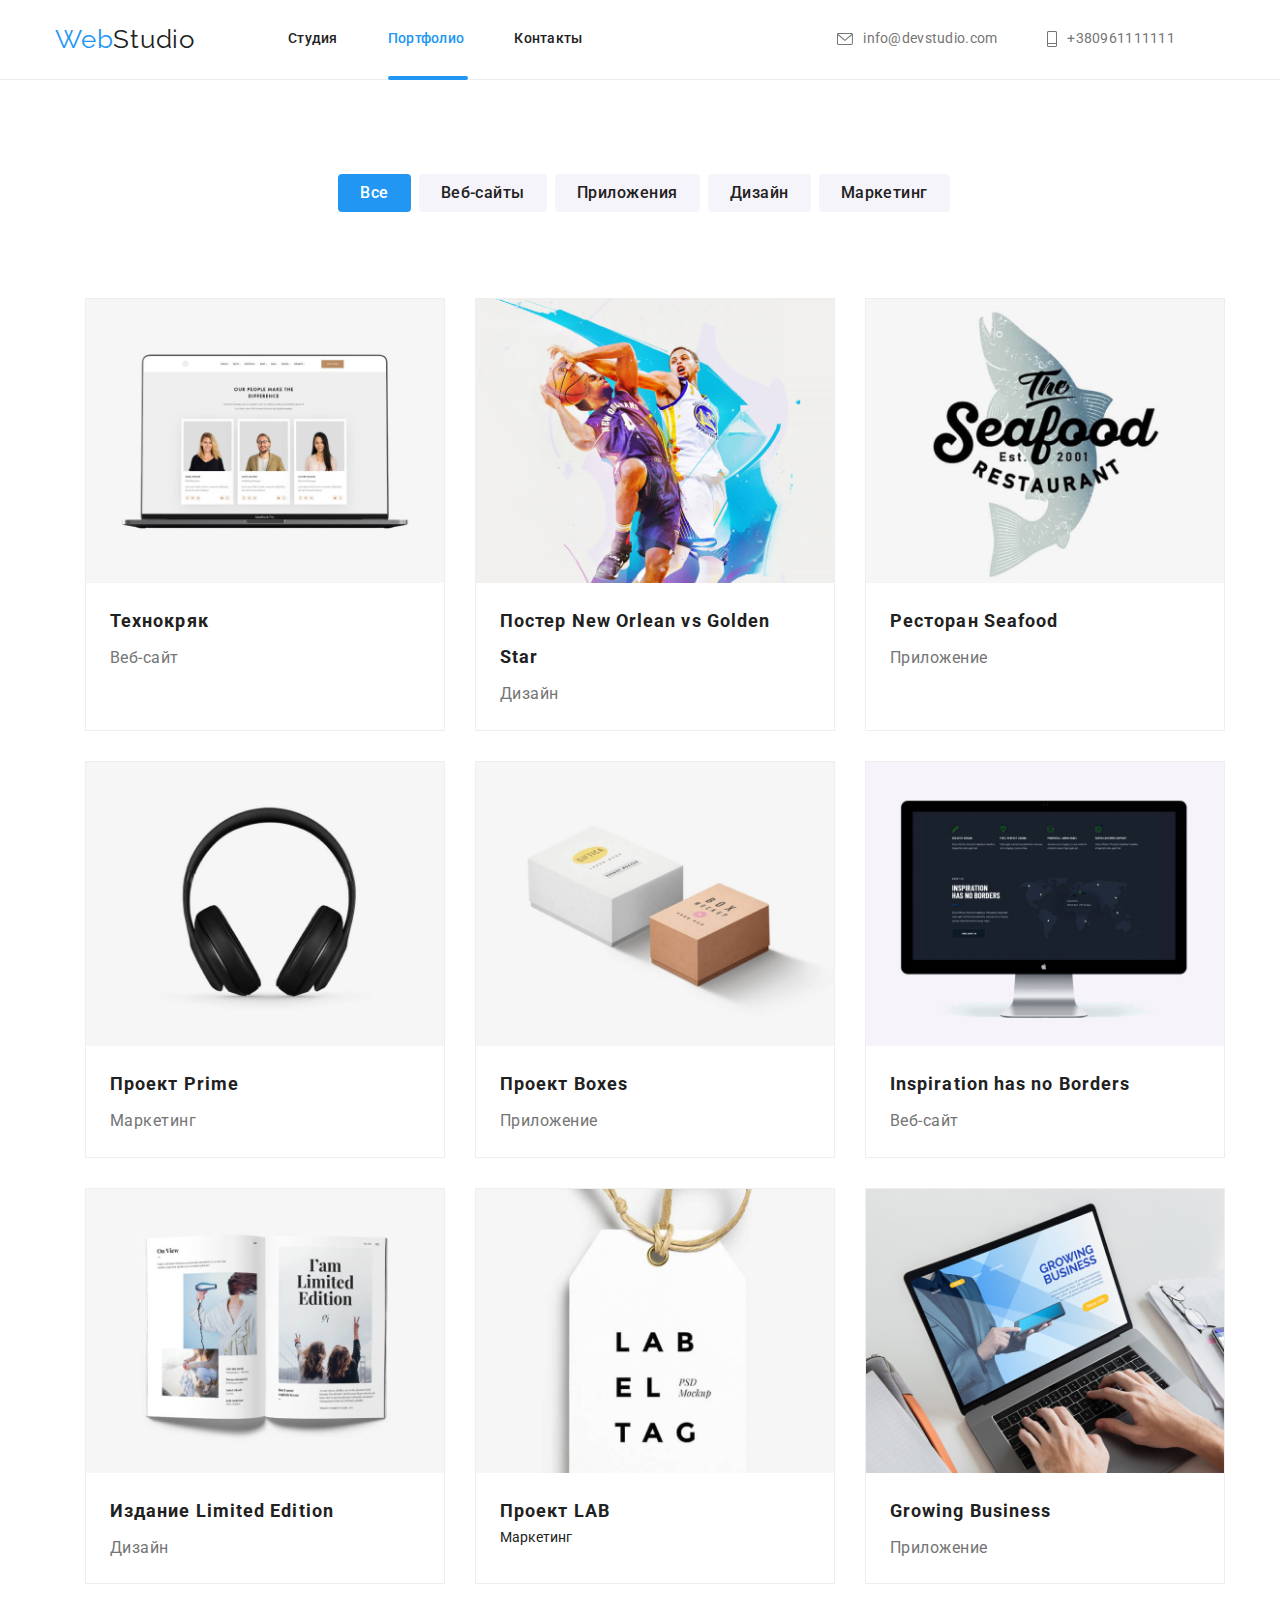
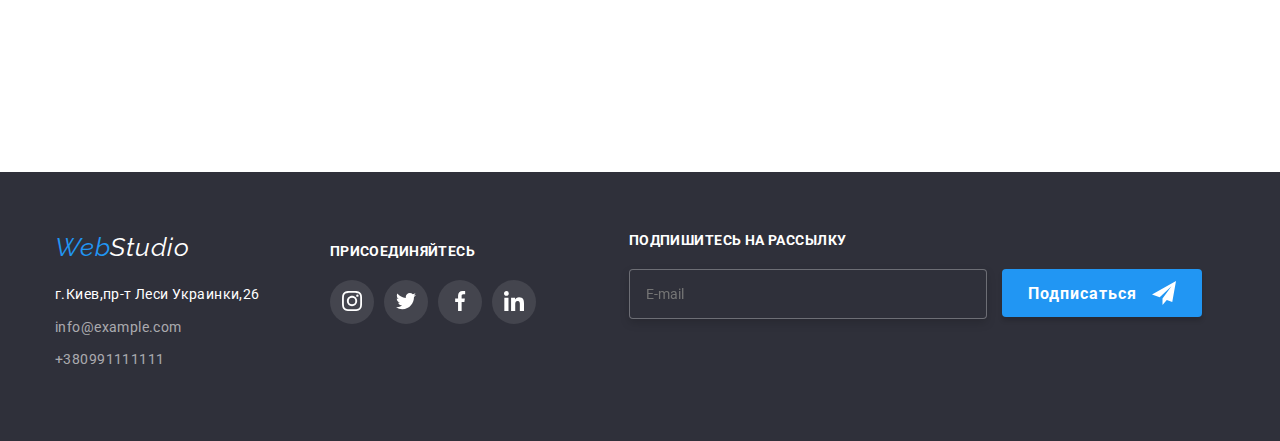
==== portfolio.html @ d7ad7619 "Add files via upload" ====
<!DOCTYPE html>
<html lang="ru">

<head>
    <link
        href="https://fonts.googleapis.com/css2?family=Raleway:wght@700&family=Roboto:wght@400;500;700;900&display=swap"
        rel="stylesheet">
    <link rel="stylesheet" href="css/modern-normalize.css">
    <meta charset="UTF-8">
    <meta http-equiv="X-UA-Compatible" content="IE=edge">
    <meta name="viewport" content="width=device-width, initial-scale=1.0">
    <title>Document</title>
    <link rel="stylesheet" href="css/main.min.css">
</head>

<body>

    <header class="page-head" data-header>
        <div class="container header-conteiner">
            <nav class="main-nav list">
                <div class="logo-links">
                    <a class=" logo1" href="">Web<span class="logo1__accent">Studio</span></a>

                    <button type="button" class="mobile-menu-btn" data-menu-button>
                        <svg class="mobile-menu-icon" width="22" height="22">
                            <use class="mobile-menu-burger" href="./photos/icons.svg#menu-btn"></use>
                            <use class="mobile-menu-close" href="./photos/icons.svg#close-menu-btn"></use>
                        </svg>
                    </button>

                    <!--Мобтльное-меню-->

                    <div class="mobile-menu" data-menu>
                        <ul class=" list mobile-menu-nav ">
                            <li class="mobile-menu-nav-item"><a class="mobile-menu-info" href="./index.html">Студия</a>
                            </li>
                            <li class="mobile-menu-nav-item"><a class="mobile-menu-info mobile-menu-info--active"
                                    href="./portfolio.html">Портфолио</a></li>
                            <li class="mobile-menu-nav-item"><a class="mobile-menu-info" href="#">Контакты</a>
                            </li>
                        </ul>
                        <ul class="  list mobile-menu-contacts">
                            <li class="mobile-menu-contacts-item"><a
                                    class="mobile-menu-contacts-links mobile-menu-contacts--active  " href="#">+38
                                    096 111 11 11</a></li>
                            <li class="mobile-menu-contacts-item"><a class="mobile-menu-contacts-links"
                                    href="#">info@devstudio.com</a></li>
                        </ul>
                        <ul class=" list mobile-menu-socials">
                            <li class="mobile-menu-socials-item"><a class="mobile-menu-socials-media"
                                    href="#">Instagram</a></li>
                            <li class="mobile-menu-socials-item"><a class="mobile-menu-socials-media"
                                    href="#">Twitter</a></li>
                            <li class="mobile-menu-socials-item"><a class="mobile-menu-socials-media"
                                    href="#">Facebook</a></li>
                            <li class="mobile-menu-socials-item"><a class="mobile-menu-socials-media"
                                    href="#">LinkedIn</a></li>

                        </ul>
                    </div>

                    <ul class="site-nav list">
                        <li class="item"><a class="site-nav__info" href="./index.html">Студия</a>
                        </li>
                        <li class="item"><a class="site-nav__portfolio site-nav__studio--active"
                                href="./portfolio.html">Портфолио</a></li>
                        <li class="item"><a class="site-nav__info" href="">Контакты</a></li>
                    </ul>
                </div>
                <ul class="contacts-list list">
                    <li class="points"><a class="contacts-list__link1" href="mailto:info@devstudio.com">
                            <svg class="contacts-list__mail list__icons">
                                <use href="./photos/icons.svg#icon-mail"></use>
                            </svg>info@devstudio.com

                        </a>
                    </li>
                    <li class="points"><a class="contacts-list__link1" href="tel:+380961111111">
                            <svg class="contacts-list__phone list__icons">
                                <use href="./photos/icons.svg#icon-phone"></use>
                            </svg>+380961111111
                        </a>
                    </li>

                </ul>
            </nav>
        </div>
    </header>

    <main>
        <section>
            <div class="container">
                <h1 hidden>Портфолио</h1>
                <ul class="btn-list list">
                    <li class="button-type">
                        <button class="btn-current btn-current--color" type="button">Все</button>
                    </li>
                    <li class="button-type"> <button class="btn-current " type="button">Веб-сайты</button>
                    </li>
                    <li class="button-type"> <button class="btn-current" type="button">Приложения</button>
                    </li>
                    <li class="button-type"> <button class="btn-current" type="button">Дизайн</button>
                    </li>
                    <li class="button-type"> <button class="btn-current" type="button">Маркетинг</button>
                    </li>

                </ul>
                <ul class="cards-type list">
                    <li class="cards-type__about">
                        <div class="cards-type__wrapper">
                            <img class="picture" src="./portfolio-images/first.jpg" alt="Веб-сайт" width="370" />
                            <div class="portfolio-overlay">
                                <p class="portfolio-overlay__description">Ресурс предлагает комплексные предложения с
                                    разным
                                    уровнем
                                    функционала и сервисов. Все это
                                    позволит посетителю получить исчерпывающие сведения о компании или частном лице.</p>
                            </div>
                        </div>
                        <div class=" card-content">
                            <h2 class="card-content__goods">Технокряк</h2>
                            <p class="card-content__description">Веб-сайт</p>
                        </div>
                    </li>


                    <li class=" cards-type__about">
                        <div class="cards-type__wrapper">
                            <img class="cards-type__picturepicture" src="./portfolio-images/second.jpg" alt="Дизайн"
                                width="370" />
                            <div class="portfolio-overlay">
                                <p class="portfolio-overlay__description">Ресурс предлагает комплексные предложения с
                                    разным
                                    уровнем
                                    функционала и сервисов. Все это
                                    позволит посетителю получить исчерпывающие сведения о компании или частном лице.</p>
                            </div>
                        </div>
                        <div class="card-content">
                            <h2 class="card-content__goods">Постер New Orlean vs Golden Star</h2>
                            <p class="card-content__description">Дизайн</p>
                        </div>
                    </li>

                    <li class="cards-type__about">
                        <div class="cards-type__wrapper">
                            <img class="picture" src="./portfolio-images/third.jpg" alt="Приложение" width="370" />
                            <div class="portfolio-overlay">
                                <p class="portfolio-overlay__description">Ресурс предлагает комплексные предложения с
                                    разным
                                    уровнем
                                    функционала и сервисов. Все это
                                    позволит посетителю получить исчерпывающие сведения о компании или частном лице.</p>
                            </div>
                        </div>
                        <div class="card-content">
                            <h2 class="card-content__goods">Ресторан Seafood</h2>
                            <p class="card-content__description">Приложение</p>
                        </div>
                    </li>
                    <li class="cards-type__about">
                        <div class="cards-type__wrapper"> <img class="picture" src="./portfolio-images/fourth.jpg"
                                alt="Маркетинг" width="370" />
                            <div class="portfolio-overlay">
                                <p class="portfolio-overlay__description">Ресурс предлагает комплексные предложения с
                                    разным
                                    уровнем
                                    функционала и сервисов. Все это
                                    позволит посетителю получить исчерпывающие сведения о компании или частном лице.</p>
                            </div>
                        </div>
                        <div class="card-content">
                            <h2 class="card-content__goods">Проект Prime</h2>
                            <p class="card-content__description">Маркетинг</p>
                        </div>
                    </li>

                    <li class="cards-type__about">
                        <div class="cards-type__wrapper"><img src="./portfolio-images/fivth.jpg" alt="Приложение"
                                width="370" />
                            <div class="portfolio-overlay">
                                <p class="portfolio-overlay__description">Ресурс предлагает комплексные предложения с
                                    разным
                                    уровнем
                                    функционала и сервисов. Все это
                                    позволит посетителю получить исчерпывающие сведения о компании или частном лице.</p>
                            </div>
                        </div>
                        <div class="card-content">
                            <h2 class="card-content__goods">Проект Boxes</h2>
                            <p class="card-content__description">Приложение</p>
                        </div>
                    </li>

                    <li class="cards-type__about">
                        <div class="cards-type__wrapper">
                            <img src="./portfolio-images/sixth.jpg" alt="Веб-сайт" width="370" />
                            <div class="portfolio-overlay">
                                <p class="portfolio-overlay__description">Ресурс предлагает комплексные предложения с
                                    разным
                                    уровнем
                                    функционала и сервисов. Все это
                                    позволит посетителю получить исчерпывающие сведения о компании или частном лице.</p>
                            </div>
                        </div>
                        <div class="card-content">
                            <h2 class="card-content__goods"> Inspiration has no Borders</h2>
                            <p class="card-content__description">Веб-сайт</p>
                        </div>
                    </li>

                    <li class="cards-type__about">
                        <div class="cards-type__wrapper">
                            <img src="./portfolio-images/seven.jpg" alt="Дизайн" width="370" />
                            <div class="portfolio-overlay">
                                <p class="portfolio-overlay__description">Ресурс предлагает комплексные предложения с
                                    разным
                                    уровнем
                                    функционала и сервисов. Все это
                                    позволит посетителю получить исчерпывающие сведения о компании или частном лице.</p>
                            </div>
                        </div>
                        <div class="card-content">
                            <h2 class="card-content__goods">Издание Limited Edition</h2>
                            <p class="card-content__description">Дизайн</p>
                        </div>
                    </li>

                    <li class="cards-type__about">
                        <div class="cards-type__wrapper">
                            <img src="./portfolio-images/eight.jpg" alt="Маркетинг" width="370" />
                            <div class="portfolio-overlay">
                                <p class="portfolio-overlay__description">Ресурс предлагает комплексные предложения с
                                    разным
                                    уровнем
                                    функционала и сервисов. Все это
                                    позволит посетителю получить исчерпывающие сведения о компании или частном лице.</p>
                            </div>
                        </div>
                        <div class="card-content">
                            <h2 class="card-content__goods">Проект LAB</h2>
                            <p class="description">Маркетинг</p>
                        </div>
                    </li>

                    <li class="cards-type__about">
                        <div class="cards-type__wrapper"><img src="./portfolio-images/nine.jpg" alt="Приложение"
                                width="370" />
                            <div class="portfolio-overlay">
                                <p class="portfolio-overlay__description">Ресурс предлагает комплексные предложения с
                                    разным
                                    уровнем
                                    функционала и сервисов. Все это
                                    позволит посетителю получить исчерпывающие сведения о компании или частном лице.
                                </p>
                            </div>
                        </div>
                        <div class="card-content">
                            <h2 class="card-content__goods">Growing Business</h2>
                            <p class="card-content__description">Приложение</p>
                        </div>
                    </li>
                </ul>
            </div>
        </section>
    </main>

    <footer>
        <div class="container">
            <address class="main-address">
                <div class="main-footer">
                    <a class="logo2" href="">Web<span class=" logo-mainer">Studio</span></a>
                    <ul class="information list">
                        <li class="class-address-main">
                            <a class="reference" href="https://goo.gl/maps/5YBFwy5f6ECoQT7T9" target="_blank"
                                rel="noopener noreferrer">
                                г.Киев,пр-т Леси Украинки,26
                            </a>

                        </li>
                        <li class="class-address">
                            <a class="phone-mail" href="mailto:info@example.com">info@example.com</a>
                        </li>
                        <li class="class-address">
                            <a class="phone-mail" href="tel:+380991111111">+380991111111</a>
                        </li>
                    </ul>
                </div>
                <!--Дополнительный Адресс-->

                <div class="additional-address">
                    <p class="address-title">Присоединяйтесь</p>
                    <ul class="address-apps list">

                        <li class="address-items">
                            <a class="address-media-links" href="" target="_blank" rel="noopener noreferrer"
                                aria-label="instagram">
                                <svg class="address-icons">
                                    <use href="./photos/icons.svg#icon-instagram"></use>
                                </svg>
                            </a>
                        </li>


                        <li class="address-items">
                            <a class="address-media-links" href="" target="_blank" rel="noopener noreferrer"
                                aria-label="twitter">
                                <svg class="address-icons">
                                    <use href="./photos/icons.svg#icon-twitter"></use>
                                </svg>
                            </a>
                        </li>

                        <li class="address-items">
                            <a class="address-media-links" href="" target="_blank" rel="noopener noreferrer"
                                aria-label="facebook">
                                <svg class="address-icons">
                                    <use href="./photos/icons.svg#icon-facebook"></use>
                                </svg>
                            </a>
                        </li>

                        <li class="address-items">
                            <a class="address-media-links" href="" target="_blank" rel="noopener noreferrer"
                                aria-label="linkedin">
                                <svg class="address-icons">
                                    <use href="./photos/icons.svg#icon-linkedin"></use>
                                </svg>
                            </a>
                        </li>
                    </ul>
                </div>

                <div class="user-window">
                    <strong class="text-form">Подпишитесь на рассылку</strong>
                    <form class="input-list">
                        <label>
                            <input class="input-form" type="email" name="user-email" placeholder="E-mail" />
                        </label>
                        <button type="submit" class=" btn btn-form">
                            Подписаться
                            <svg class="icon-btn">
                                <use href="./photos/icons.svg#icon-send"></use>
                            </svg>
                        </button>
                    </form>

                </div>
            </address>
        </div>
    </footer>
    <script src="./js/menu.js"></script>
</body>

</html>
---- css/main.min.css ----
:root{--main-color: #E5E5E5;--additional-color: #2196F3;--type-color: #212121;--mini-calor: #757575;--phone-color: #2F303A;--fast-animation: 1s;--card-set-gap: 30px}body{font-family:"Roboto",sans-serif;font-size:14px;color:var(--type-color);margin:0}body.no-scroll{overflow:hidden}.page-header{margin-top:24px;margin-bottom:25px}.page-head{padding-top:24px;padding-bottom:25px;border-bottom:1px solid #ececec}h1,h2,h3,h4{margin:0}li{list-style-type:none}a{text-decoration:none}*{margin:0;padding:0}.cards-type{display:-webkit-box;display:-ms-flexbox;display:flex;-ms-flex-wrap:wrap;flex-wrap:wrap;-webkit-box-pack:center;-ms-flex-pack:center;justify-content:center;padding-top:40px;padding-bottom:60px}@media screen and (min-width: 768px){.cards-type{padding-top:30px;padding-bottom:60px}}@media screen and (min-width: 1200px){.cards-type{padding-top:56px;padding-bottom:94px}}.cards-type .cards-type__about{margin-left:var(--card-set-gap);margin-top:var(--card-set-gap);background:#fff;border:1px solid #eee}@media screen and (min-width: 480px){.cards-type .cards-type__about{-ms-flex-preferred-size:calc(100% - 30px);flex-basis:calc(100% - 30px)}}@media screen and (min-width: 768px){.cards-type .cards-type__about{-ms-flex-preferred-size:calc(50% - 30px);flex-basis:calc(50% - 30px)}}@media screen and (min-width: 1200px){.cards-type .cards-type__about{-ms-flex-preferred-size:calc(33.3333333333% - 30px);flex-basis:calc(33.3333333333% - 30px)}}.cards-type__wrapper{position:relative;overflow:hidden}.card-content{padding-left:24px;padding-right:24px;padding-bottom:20px;padding-top:20px}.card-content__goods{font-weight:700;font-size:18px;line-height:2;letter-spacing:.06em;color:var(--type-color)}.card-content__description{font-weight:400;font-size:16px;line-height:1.9;letter-spacing:.03em;color:var(--mini-calor);margin-top:4px;margin-bottom:0}.portfolio-overlay{display:-webkit-box;display:-ms-flexbox;display:flex;font-family:"Roboto";font-style:normal;font-weight:400;font-size:18px;line-height:1.6;letter-spacing:.03em;color:#fff;-webkit-box-pack:center;-ms-flex-pack:center;justify-content:center;-webkit-box-align:center;-ms-flex-align:center;align-items:center;background-color:rgba(33,150,243,.9);padding:15px;position:absolute;top:0;left:0;-webkit-transform:translateY(140%);transform:translateY(140%);-webkit-transition:400ms;transition:400ms}@media screen and (min-width: 480px){.portfolio-overlay{width:450px;height:294px}}@media screen and (min-width: 768px){.portfolio-overlay{width:354px;height:294px}}@media screen and (min-width: 1200px){.portfolio-overlay{width:370px;height:294px}}img{width:100%;display:block;height:auto}.cards-type__abouthover{-webkit-box-shadow:0px 1px 1px rgba(0,0,0,.12),0px 4px 4px rgba(0,0,0,.06),1px 4px 6px rgba(0,0,0,.16);box-shadow:0px 1px 1px rgba(0,0,0,.12),0px 4px 4px rgba(0,0,0,.06),1px 4px 6px rgba(0,0,0,.16);-webkit-transition:-webkit-box-shadow 250ms;transition:-webkit-box-shadow 250ms;transition:box-shadow 250ms;transition:box-shadow 250ms, -webkit-box-shadow 250ms;-webkit-transition-timing-function:cubic-bezier(0.4, 0, 0.2, 1);transition-timing-function:cubic-bezier(0.4, 0, 0.2, 1)}.cards-type__about:hover .portfolio-overlay{-webkit-transform:translateY(0);transform:translateY(0)}.container{width:1200px;padding-left:15px;padding-right:15px;margin-left:auto;margin-right:auto}@media screen and (min-width: 480px){.container{max-width:480px}}@media screen and (min-width: 768px){.container{max-width:768px}}@media screen and (min-width: 1200px){.container{max-width:1200px}}section{padding-top:94px;padding-bottom:94px}.btn{font-size:16px;line-height:1.9;letter-spacing:.06em;cursor:pointer;outline:none;border:32px;border-radius:4px;-webkit-box-shadow:0px 4px 4px rgba(0,0,0,.15);box-shadow:0px 4px 4px rgba(0,0,0,.15);font-weight:700;height:48px;width:200px;-webkit-transition:background-color 250ms;transition:background-color 250ms;-webkit-transition-timing-function:cubic-bezier(0.4, 0, 0.2, 1);transition-timing-function:cubic-bezier(0.4, 0, 0.2, 1);background-color:var(--additional-color);color:#fff;border:none}.btn:hover{background-color:#188ce8}.btn-form{-webkit-box-shadow:0px 4px 4px rgba(0,0,0,.15);box-shadow:0px 4px 4px rgba(0,0,0,.15);margin-left:12px}.close-button{display:-webkit-box;display:-ms-flexbox;display:flex;position:absolute;top:0;right:0;-webkit-transform:translate(-17%, 17%);transform:translate(-17%, 17%);background:#fff;border:1px solid rgba(0,0,0,.1);border-radius:50%;width:30px;height:30px;-webkit-box-pack:center;-ms-flex-pack:center;justify-content:center;-webkit-box-align:center;-ms-flex-align:center;align-items:center;padding:0;cursor:pointer}.close-button:hover{fill:var(--additional-color)}.close-button-icon{width:11px;height:11px}.btn-current{font-size:16px;line-height:1.6;Letter-spacing:.03em;color:var(--type-color);font-weight:500;font-family:inherit;outline:none;border:none;border-radius:4px;background-color:#f5f4fa;border-color:#f5f4fa;padding-top:6px;padding-bottom:6px;padding-left:22px;padding-right:22px;-webkit-transition:background-color 250ms;transition:background-color 250ms;-webkit-transition-timing-function:cubic-bezier(0.4, 0, 0.2, 1);transition-timing-function:cubic-bezier(0.4, 0, 0.2, 1)}.btn-current:hover{cursor:pointer;background-color:var(--additional-color);color:#fff}.btn-current--color{background-color:var(--additional-color);color:#fff}.social-media{display:-webkit-box;display:-ms-flexbox;display:flex;-webkit-box-pack:center;-ms-flex-pack:center;justify-content:center}.social-media__items:not(:last-child){margin-right:10px}.social-media__links{display:-webkit-box;display:-ms-flexbox;display:flex;-webkit-box-align:center;-ms-flex-align:center;align-items:center;-webkit-box-pack:center;-ms-flex-pack:center;justify-content:center;width:44px;height:44px;background-color:#fff;border-radius:50%;-webkit-transition:background-color 250ms;transition:background-color 250ms;-webkit-transition-timing-function:cubic-bezier(0.4, 0, 0.2, 1);transition-timing-function:cubic-bezier(0.4, 0, 0.2, 1)}.social-media__links:hover,.social-media__links:focus{fill:#fff;background-color:var(--additional-color)}.icon{width:20px;height:20px;fill:#afb1b8;-webkit-transition:background-color 250ms;transition:background-color 250ms;-webkit-transition-timing-function:cubic-bezier(0.4, 0, 0.2, 1);transition-timing-function:cubic-bezier(0.4, 0, 0.2, 1)}.icon:hover,.icon:focus{fill:#fff;background-color:var(--additional-color)}.thumb{height:120px;background-repeat:no-repeat;background-position:center;background:#f5f4fa;border-radius:4px;display:-webkit-box;display:-ms-flexbox;display:flex;-webkit-box-align:center;-ms-flex-align:center;align-items:center;-webkit-box-pack:center;-ms-flex-pack:center;justify-content:center}@media screen and (min-width: 768px){.thumb{padding-top:30px;width:350px}}@media screen and (min-width: 1200px){.thumb{width:270px;padding-top:0px}}.thumb__link{height:70px;left:0;width:70px}.thumb-banner{margin-top:30px;font-size:14px;line-height:1.11;letter-spacing:.03em;color:var(--type-color);text-transform:uppercase;margin-bottom:10px}@media screen and (min-width: 480px)and (max-width: 767px){.thumb-banner{text-align:center}}.thumb-description{width:270px;height:75px;font-weight:400;font-size:14px;line-height:1.7;letter-spacing:.03em;color:var(--mini-calor)}@media screen and (min-width: 480px){.thumb-description{width:100%}}.clients-title{font-family:"Roboto";font-weight:bold;font-size:36px;line-height:1.16;text-align:center;letter-spacing:.03em;margin-bottom:50px}.clients-list{display:-webkit-box;display:-ms-flexbox;display:flex;padding:0;margin-top:-50px;margin-left:-30px;margin-bottom:0}@media screen and (min-width: 480px)and (max-width: 767px){.clients-list{-ms-flex-wrap:wrap;flex-wrap:wrap;display:-webkit-box;display:-ms-flexbox;display:flex}}@media screen and (min-width: 768px)and (max-width: 1199px){.clients-list{display:-webkit-box;display:-ms-flexbox;display:flex;-ms-flex-wrap:wrap;flex-wrap:wrap}}.clients-box{height:90px;margin-left:30px;margin-top:50px;border:1px solid #afb1b8;border-radius:4px;list-style-type:none;-ms-flex-preferred-size:calc((100% - 120px)/6);flex-basis:calc((100% - 120px)/6)}@media screen and (min-width: 480px)and (max-width: 767px){.clients-box{margin-top:30px}}@media screen and (min-width: 768px)and (max-width: 1199px){.clients-box{margin-top:30px}}@media screen and (max-width: 767px){.clients-box:not(:first-child){margin-left:30px}}.clients-link{display:-webkit-box;display:-ms-flexbox;display:flex;-webkit-box-pack:center;-ms-flex-pack:center;justify-content:center;-webkit-box-align:center;-ms-flex-align:center;align-items:center;height:90px;width:170px;-webkit-transition:fill 250ms;transition:fill 250ms;-webkit-transition-timing-function:cubic-bezier(0.4, 0, 0.2, 1);transition-timing-function:cubic-bezier(0.4, 0, 0.2, 1)}@media screen and (min-width: 480px)and (max-width: 767px){.clients-link{width:208px}}@media screen and (min-width: 768px)and (max-width: 1199px){.clients-link{width:223px}}.clients-list .clients-photo-1{width:42px;height:46px;fill:#afb1b8;-webkit-transition:fill 250ms;transition:fill 250ms;-webkit-transition-timing-function:cubic-bezier(0.4, 0, 0.2, 1);transition-timing-function:cubic-bezier(0.4, 0, 0.2, 1)}.clients-box:hover,.clients-focus{border:1px solid #2196f3}.clients-link:hover .clients-photo-1,.clients-link:focus .clients-photo-1{fill:var(--additional-color)}.clients-list .clients-photo-2{width:40px;height:52px;fill:#afb1b8;-webkit-transition:fill 250ms;transition:fill 250ms;-webkit-transition-timing-function:cubic-bezier(0.4, 0, 0.2, 1);transition-timing-function:cubic-bezier(0.4, 0, 0.2, 1)}.clients-link:hover .clients-photo-2,.clients-link:focus .clients-photo-2{fill:var(--additional-color)}.clients-list .clients-photo-3{width:44px;height:41px;fill:#afb1b8;-webkit-transition:fill 250ms;transition:fill 250ms;-webkit-transition-timing-function:cubic-bezier(0.4, 0, 0.2, 1);transition-timing-function:cubic-bezier(0.4, 0, 0.2, 1)}.clients-link:hover .clients-photo-3,.clients-link:focus .clients-photo-3{fill:var(--additional-color)}.clients-list .clients-photo-4{width:84px;height:40px;fill:#afb1b8;-webkit-transition:fill 250ms;transition:fill 250ms;-webkit-transition-timing-function:cubic-bezier(0.4, 0, 0.2, 1);transition-timing-function:cubic-bezier(0.4, 0, 0.2, 1)}.clients-link:hover .clients-photo-4,.clients-link:focus .clients-photo-4{fill:var(--additional-color)}.clients-list .clients-photo-5{width:62px;height:45px;fill:#afb1b8;-webkit-transition:fill 250ms;transition:fill 250ms;-webkit-transition-timing-function:cubic-bezier(0.4, 0, 0.2, 1);transition-timing-function:cubic-bezier(0.4, 0, 0.2, 1)}.clients-link:hover .clients-photo-5,.clients-link:focus .clients-photo-5{fill:var(--additional-color)}.clients-list .clients-photo-6{width:94px;height:44px;fill:#afb1b8;-webkit-transition:fill 250ms;transition:fill 250ms;-webkit-transition-timing-function:cubic-bezier(0.4, 0, 0.2, 1);transition-timing-function:cubic-bezier(0.4, 0, 0.2, 1)}.clients-link:hover .clients-photo-6,.clients-link:focus .clients-photo-6{fill:var(--additional-color)}.logo1{font-family:"Raleway",sans-serif;font-size:26px;line-height:1.17;vertical-align:top;letter-spacing:.03em;color:var(--additional-color)}.logo1__accent{color:var(--type-color)}.list{list-style:none;margin:0}.btn-list{display:-webkit-box;display:-ms-flexbox;display:flex;-webkit-box-pack:center;-ms-flex-pack:center;justify-content:center}.btn-list .button-type{margin-left:8px}.input-list{margin-top:20px}.feature-list{display:-webkit-box;display:-ms-flexbox;display:flex;-webkit-box-pack:center;-ms-flex-pack:center;justify-content:center}@media screen and (min-width: 768px){.feature-list .marks{-ms-flex-preferred-size:40%;flex-basis:40%;padding-bottom:30px;padding-left:30px}}@media screen and (min-width: 1200px){.feature-list .marks{margin-right:30px}}.feature-list .marks:last-child{margin-right:0px}@media screen and (min-width: 480px){.feature-list{display:block}}@media screen and (min-width: 768px)and (max-width: 1199px){.feature-list{display:-webkit-box;display:-ms-flexbox;display:flex;margin-right:-30px;-ms-flex-wrap:wrap;flex-wrap:wrap}}@media screen and (min-width: 1200px){.feature-list{display:-webkit-box;display:-ms-flexbox;display:flex;-webkit-box-pack:center;-ms-flex-pack:center;justify-content:center;margin-right:-30px}}.sign-up-form{padding:40px}.form-field{margin-bottom:10px;display:-webkit-box;display:-ms-flexbox;display:flex;-webkit-box-orient:vertical;-webkit-box-direction:normal;-ms-flex-direction:column;flex-direction:column;position:relative}.sign-up-form .form-field label{font-size:12px;letter-spacing:.01em;text-align:left;color:var(--mini-calor)}.form-field__style:hover{border-color:var(--additional-color);outline:var(--additional-color)}.form-field__style:focus{border-color:var(--additional-color);outline:var(--additional-color)}.form-field__style:hover+.form-field__icon,.form-field__style:focus+.form-field__icon{fill:var(--additional-color)}.sign-up-form .form-field textarea:hover{border-color:var(--additional-color);outline:var(--additional-color)}.sign-up-form .form-field textarea:focus{border-color:var(--additional-color);outline:var(--additional-color)}.form-field__style{margin-top:4px;width:100%;height:40px;border:1px solid rgba(33,33,33,.2);border-radius:4px;padding-left:42px;padding-top:12px;padding-bottom:12px;cursor:pointer;-webkit-transition:border 250ms cubic-bezier(0.4, 0, 0.2, 1);transition:border 250ms cubic-bezier(0.4, 0, 0.2, 1)}.title-window{font-style:normal;font-weight:700;font-size:20px;line-height:1.15;text-align:center;letter-spacing:.03em;color:#212121;margin-bottom:12px;-webkit-transition:border 250ms cubic-bezier(0.4, 0, 0.2, 1);transition:border 250ms cubic-bezier(0.4, 0, 0.2, 1)}.sign-up-form textarea{border:1px solid rgba(33,33,33,.2);border-radius:4px;width:100%;cursor:pointer;margin-top:4px;-webkit-transition:border 250ms cubic-bezier(0.4, 0, 0.2, 1);transition:border 250ms cubic-bezier(0.4, 0, 0.2, 1)}.check-box{width:16px;height:15px;appearance:none;-webkit-appearance:none;-moz-appearance:none;-webkit-box-align:center;-ms-flex-align:center;align-items:center}.div-box{margin-top:20px}.text-color{text-decoration:underline;color:var(--additional-color);margin-left:4px}.text-size{resize:none}.form-field__icon{position:absolute;-webkit-transform:translate(12px, 32px);transform:translate(12px, 32px)}.form-field__icon:focus,.form-field__icon:hover{fill:var(--additional-color)}.text-box{display:-webkit-box;display:-ms-flexbox;display:flex;-webkit-box-align:center;-ms-flex-align:center;align-items:center;margin-bottom:30px}@media screen and (min-width: 480px)and (max-width: 1199px){.text-box{display:inline-block}}.check-icon{width:15px;height:16px;border:2px solid #212121;display:inline-block;border-radius:2px;margin-right:7px}.check-box:checked+.check-icon{background-image:url(../photos/svg/icon\ check.svg);background-position:center;background-color:var(--additional-color);background-origin:border-box;border-color:var(--additional-color);background-repeat:no-repeat}.modificator{padding-top:0}.photos{display:-webkit-box;display:-ms-flexbox;display:flex;width:100%}.work-photos{margin-right:30px}.work-photos:last-child{margin-right:0px}.work{font-weight:700;font-size:36px;line-height:1.16;text-align:center;letter-spacing:.03em;color:var(--type-color);margin-bottom:50px}.img-wrapper{position:relative}.img-wrapper{display:block}@media screen and (min-width: 480px)and (max-width: 1199px){.img-wrapper{display:none}}.photo-description{font-style:normal;font-weight:700;font-size:14px;line-height:16px;letter-spacing:.03em;text-transform:uppercase;position:absolute;bottom:0px;text-align:center;padding-top:27px;background-color:rgba(47,48,58,.8);width:370px;height:70px;color:#fff}.mobile-menu-btn{background-color:rgba(0,0,0,0);border:none;display:-webkit-box;display:-ms-flexbox;display:flex;-webkit-box-align:center;-ms-flex-align:center;align-items:center;-webkit-box-pack:center;-ms-flex-pack:center;justify-content:center;margin-left:277px}@media screen and (min-width: 768px){.mobile-menu-btn{display:none}}.mobile-menu-btn.is-open .mobile-menu-burger{opacity:0}.mobile-menu-close{opacity:0;-webkit-transition:500ms;transition:500ms}.mobile-menu-btn.is-open .mobile-menu-close{opacity:1}.mobile-menu-icon{z-index:10}@media screen and (min-width: 768px){.mobile-menu-icon{display:none}}.main-nav{display:-webkit-box;display:-ms-flexbox;display:flex;-webkit-box-align:center;-ms-flex-align:center;align-items:center;-webkit-box-pack:justify;-ms-flex-pack:justify;justify-content:space-between}.main-nav .logo-links{display:-webkit-box;display:-ms-flexbox;display:flex;-webkit-box-pack:justify;-ms-flex-pack:justify;justify-content:space-between;-webkit-box-align:center;-ms-flex-align:center;align-items:center}.site-nav{display:-webkit-box;display:-ms-flexbox;display:flex;margin-left:93px}@media screen and (min-width: 480px){.site-nav{display:none}}@media screen and (min-width: 768px){.site-nav{display:-webkit-box;display:-ms-flexbox;display:flex;margin-left:88px}}@media screen and (min-width: 1200px){.site-nav{display:-webkit-box;display:-ms-flexbox;display:flex;margin-left:93px}}.item{margin-right:50px}.item:last-child{margin-right:0px}.site-nav__info{font-weight:500;font-size:14px;line-height:1.14;letter-spacing:.02em;color:var(--type-color);display:block;-webkit-transition:color 250ms;transition:color 250ms;-webkit-transition-timing-function:cubic-bezier(0.4, 0, 0.2, 1);transition-timing-function:cubic-bezier(0.4, 0, 0.2, 1)}.site-nav__info:hover{color:var(--additional-color);background-color:rgba(0,0,0,0)}.site-nav__studio{font-weight:500;font-size:14px;line-height:1.14;letter-spacing:.02em;display:block;position:relative}.site-nav__studio::after{content:"";width:48px;height:4px;display:block;position:absolute;background-color:var(--additional-color);bottom:-33px;border-radius:2px}.site-nav__studio--active{color:var(--additional-color)}.site-nav__portfolio{font-weight:500;font-size:14px;line-height:1.14;letter-spacing:.02em;display:block;position:relative}.site-nav__portfolio::after{content:"";width:80px;height:4px;display:block;position:absolute;background-color:var(--additional-color);bottom:-33px;border-radius:2px}.contacts-list{display:-webkit-box;display:-ms-flexbox;display:flex}@media screen and (min-width: 480px){.contacts-list{display:none}}@media screen and (min-width: 768px)and (max-width: 1199px){.contacts-list{display:block;margin-left:84px}}@media screen and (min-width: 1200px){.contacts-list{display:-webkit-box;display:-ms-flexbox;display:flex}}.points{margin-right:50px}.points .points:last-child{margin-right:0px}@media screen and (min-width: 768px)and (max-width: 1199px){.points{padding-bottom:10px}}.contacts-list__phone{width:10px;height:16px;fill:var(--mini-calor);-webkit-transition:fill 250ms;transition:fill 250ms;-webkit-transition-timing-function:cubic-bezier(0.4, 0, 0.2, 1);transition-timing-function:cubic-bezier(0.4, 0, 0.2, 1)}.list__icons{margin-right:10px}.contacts-list__mail{width:16px;height:12px;fill:var(--mini-calor);-webkit-transition:fill 250ms;transition:fill 250ms;-webkit-transition-timing-function:cubic-bezier(0.4, 0, 0.2, 1);transition-timing-function:cubic-bezier(0.4, 0, 0.2, 1)}.contacts-list__link1{font-size:14px;line-height:1.14;text-align:left;letter-spacing:.02em;color:var(--mini-calor);-webkit-box-align:center;-ms-flex-align:center;align-items:center;text-decoration:none;display:-webkit-box;display:-ms-flexbox;display:flex;-webkit-transition:color 250ms;transition:color 250ms;-webkit-transition-timing-function:cubic-bezier(0.4, 0, 0.2, 1);transition-timing-function:cubic-bezier(0.4, 0, 0.2, 1)}.contacts-list__link1:hover .contacts-list__mail{fill:var(--additional-color)}.contacts-list__link1:hover .contacts-list__phone{fill:var(--additional-color)}.contacts-list__link1:hover{-webkit-transition-timing-function:cubic-bezier(0.4, 0, 0.2, 1);transition-timing-function:cubic-bezier(0.4, 0, 0.2, 1);color:var(--additional-color)}.hero{height:600px;padding:200px 0;text-align:center;background-color:var(--phone-color);display:-webkit-box;display:-ms-flexbox;display:flex;-webkit-box-orient:vertical;-webkit-box-direction:normal;-ms-flex-direction:column;flex-direction:column;-webkit-box-pack:center;-ms-flex-pack:center;justify-content:center;background-image:-webkit-gradient(linear, left top, right top, from(rgba(47, 48, 58, 0.4)), to(rgba(47, 48, 58, 0.4))),url(../image/background.jpg);background-image:linear-gradient(to right, rgba(47, 48, 58, 0.4), rgba(47, 48, 58, 0.4)),url(../image/background.jpg);background-repeat:no-repeat;background-size:cover;background-position:center}.hero-title{font-size:44px;line-height:1.4;letter-spacing:.06em;text-transform:uppercase;color:#fff;margin-bottom:40px}.topic{width:100%;background-color:var(--phone-color)}.logo2{font-family:"Raleway",sans-serif;font-size:26px;line-height:1.17;vertical-align:top;letter-spacing:.03em;color:var(--additional-color)}@media screen and (min-width: 480px)and (max-width: 767px){.logo2{text-align:center}}footer{background-color:var(--phone-color);padding:60px 0}.main-footer{display:-webkit-box;display:-ms-flexbox;display:flex;-webkit-box-orient:vertical;-webkit-box-direction:normal;-ms-flex-direction:column;flex-direction:column}.main-address{display:-webkit-box;display:-ms-flexbox;display:flex}@media screen and (min-width: 480px)and (max-width: 767px){.main-address{-webkit-box-orient:vertical;-webkit-box-direction:normal;-ms-flex-direction:column;flex-direction:column}}.information{-webkit-box-pack:center;-ms-flex-pack:center;justify-content:center;margin-left:0}.information a:hover{color:var(--additional-color)}@media screen and (min-width: 480px)and (max-width: 767px){.information{text-align:center;padding-bottom:60px}}.class-address-main{margin-top:20px;margin-bottom:9px}.class-address{margin-bottom:9px}.logo-mainer{color:#fff}.reference{font-style:normal;font-weight:400;font-size:14px;line-height:1.7;letter-spacing:.03em;color:#fff;-webkit-box-orient:vertical;-webkit-box-direction:normal;-ms-flex-direction:column;flex-direction:column;-webkit-transition:color 250ms;transition:color 250ms;-webkit-transition-timing-function:cubic-bezier(0.4, 0, 0.2, 1);transition-timing-function:cubic-bezier(0.4, 0, 0.2, 1)}.phone-mail{font-style:normal;font-weight:400;font-size:14px;line-height:1.7;letter-spacing:.03em;color:rgba(255,255,255,.6);-webkit-box-orient:vertical;-webkit-box-direction:normal;-ms-flex-direction:column;flex-direction:column;margin-bottom:9px;-webkit-transition:color 250ms;transition:color 250ms;-webkit-transition-timing-function:cubic-bezier(0.4, 0, 0.2, 1);transition-timing-function:cubic-bezier(0.4, 0, 0.2, 1)}.additional-address{margin-left:70px}@media screen and (min-width: 480px)and (max-width: 767px){.additional-address{text-align:center;padding-bottom:60px;margin-left:0}}.address-title{font-style:normal;font-weight:700;font-size:14px;line-height:1.14;letter-spacing:.03em;text-transform:uppercase;text-align:left;color:#fff;margin-top:12px;margin-bottom:0}@media screen and (min-width: 480px)and (max-width: 767px){.address-title{text-align:center}}.address-apps{display:-webkit-box;display:-ms-flexbox;display:flex;-webkit-box-pack:center;-ms-flex-pack:center;justify-content:center;margin-top:20px;margin-bottom:0}.address-items{display:-webkit-box;display:-ms-flexbox;display:flex;-webkit-box-align:center;-ms-flex-align:center;align-items:center;-webkit-box-pack:center;-ms-flex-pack:center;justify-content:center;width:44px;height:44px;background-color:rgba(255,255,255,.1);border-radius:50%;margin-right:10px;-webkit-transition:background-color 250ms;transition:background-color 250ms;-webkit-transition-timing-function:cubic-bezier(0.4, 0, 0.2, 1);transition-timing-function:cubic-bezier(0.4, 0, 0.2, 1)}.address-items:last-child{margin-right:0px}.address-items:hover,.address-items:focus{background-color:var(--additional-color)}.address-icons{width:20px;height:20px;fill:#fff;-webkit-transition:background-color 250ms;transition:background-color 250ms;-webkit-transition-timing-function:cubic-bezier(0.4, 0, 0.2, 1);transition-timing-function:cubic-bezier(0.4, 0, 0.2, 1)}.address-icons:hover,.address-icons:focus{background-color:var(--additional-color)}.user-window{margin-left:93px}@media screen and (min-width: 480px)and (max-width: 767px){.user-window{text-align:center;margin-left:0px}}.text-form{font-style:normal;font-weight:700;font-size:14px;line-height:16px;letter-spacing:.03em;text-transform:uppercase;color:#fff}.input-list{margin-top:20px}.btn-form{-webkit-box-shadow:0px 4px 4px rgba(0,0,0,.15);box-shadow:0px 4px 4px rgba(0,0,0,.15);margin-left:12px}.icon-btn{width:24px;height:24px;fill:#fff;margin-left:10px;-webkit-transform:translateY(6px);transform:translateY(6px)}.input-form{width:358px;height:50px;background-color:var(--phone-color);border:1px solid rgba(255,255,255,.3);-webkit-filter:drop-shadow(0px 4px 4px rgba(0, 0, 0, 0.15));filter:drop-shadow(0px 4px 4px rgba(0, 0, 0, 0.15));border-radius:4px;padding:15px 16px}@media screen and (min-width: 480px)and (max-width: 767px){.input-form{margin-bottom:20px}}.backdrop{position:fixed;top:0;left:0;width:100%;height:100%;background-color:rgba(0,0,0,.2);-webkit-transition:opacity 80ms,visbility 80ms;transition:opacity 80ms,visbility 80ms;z-index:100}.backdrop.is-hidden{opacity:0;visibility:hidden;pointer-events:none}.modal{position:absolute;top:50%;left:50%;-webkit-transform:translate(-50%, -50%);transform:translate(-50%, -50%);width:528px;height:581px;background-color:#fff;-webkit-box-shadow:0px 1px 3px rgba(0,0,0,.12),0px 1px 1px rgba(0,0,0,.14),0px 2px 1px rgba(0,0,0,.2);box-shadow:0px 1px 3px rgba(0,0,0,.12),0px 1px 1px rgba(0,0,0,.14),0px 2px 1px rgba(0,0,0,.2);border-radius:4px}@media screen and (min-width: 480px){.modal{position:absolute;width:450px;height:609px}}@media screen and (min-width: 1200px){.modal{width:528px;height:581px}}.style{background-color:#f5f4fa}.members{display:block;max-width:100%;height:auto}.team-title{font-weight:700;font-size:28px;line-height:1.18;text-align:center;letter-spacing:.03em;color:var(--type-color)}@media screen and (min-width: 768px){.team-title{font-weight:700;font-size:28px;line-height:1.18}}@media screen and (min-width: 1200px){.team-title{font-weight:700;font-size:36px;line-height:1.16}}.card-style{padding-top:30px;padding-bottom:30px}.card-set{display:-webkit-box;display:-ms-flexbox;display:flex}@media screen and (min-width: 480px){.card-set{padding-top:30px;padding-bottom:60px;display:block;margin-bottom:-30px}}@media screen and (min-width: 768px)and (max-width: 1199px){.card-set{padding-top:30px;padding-bottom:60px;display:-webkit-box;display:-ms-flexbox;display:flex;-ms-flex-wrap:wrap;flex-wrap:wrap}}@media screen and (min-width: 1200px){.card-set{padding-bottom:94px;padding-top:50px;display:-webkit-box;display:-ms-flexbox;display:flex}}.card-set .company{-webkit-box-shadow:0px 1px 3px rgba(0,0,0,.12),0px 1px 1px rgba(0,0,0,.14),0px 2px 1px rgba(0,0,0,.2);box-shadow:0px 1px 3px rgba(0,0,0,.12),0px 1px 1px rgba(0,0,0,.14),0px 2px 1px rgba(0,0,0,.2);border-radius:0px 0px 4px 4px;margin-left:30px;background-color:#fff;background-color:#fff}@media screen and (min-width: 480px){.card-set .company{margin-bottom:30px}}@media screen and (min-width: 768px)and (max-width: 1199px){.card-set .company{-ms-flex-preferred-size:40%;flex-basis:40%}}.name{font-weight:500;font-size:16px;line-height:1.9;text-align:center;letter-spacing:.03em;color:var(--type-color)}.job{font-weight:400;font-size:16px;line-height:1.9;text-align:center;letter-spacing:.03em;color:var(--mini-calor);margin-top:10px;margin-bottom:16px}.mobile-menu{position:fixed;top:0;left:0;-webkit-transform:translateX(100%);transform:translateX(100%);width:100vw;height:100vh;padding:48px 40px;display:-webkit-box;display:-ms-flexbox;display:flex;-webkit-box-orient:vertical;-webkit-box-direction:normal;-ms-flex-direction:column;flex-direction:column;background-color:#fff;text-align:left;-webkit-transition:-webkit-transform 500ms;transition:-webkit-transform 500ms;transition:transform 500ms;transition:transform 500ms, -webkit-transform 500ms;z-index:1}.mobile-menu.is-open{-webkit-transform:translateX(0);transform:translateX(0)}@media screen and (min-width: 768px){.mobile-menu{display:none}}.mobile-menu-nav{margin-bottom:auto}.mobile-menu-nav-item{padding-bottom:35px}.mobile-menu-info{font-family:"Roboto";font-style:normal;font-weight:500;font-size:40px;line-height:47px;text-align:center;letter-spacing:.02em;color:#212121}.mobile-menu-info--active{color:#2196f3}.mobile-menu-contacts{margin-bottom:64px}.mobile-menu-contacts-links{font-family:"Roboto";font-style:normal;font-weight:500;font-size:34px;line-height:40px;letter-spacing:.02em;color:#757575}.mobile-menu-contacts--active{color:#2196f3}.mobile-menu-contacts-item{padding-bottom:35px}.mobile-menu-socials{display:-webkit-box;display:-ms-flexbox;display:flex;-webkit-box-align:center;-ms-flex-align:center;align-items:center;-ms-flex-wrap:wrap;flex-wrap:wrap;gap:10px}.mobile-menu-socials-media{font-family:"Roboto";font-style:normal;font-weight:500;font-size:18px;line-height:22px;letter-spacing:.02em;color:#2196f3}.mobile-menu-socials-item:first-child{margin-left:0px}.mobile-menu-socials-item:not(:last-child) .mobile-menu-socials-media{padding-right:10px;border-right:1px solid rgba(33,33,33,.2)}/*# sourceMappingURL=main.min.css.map */
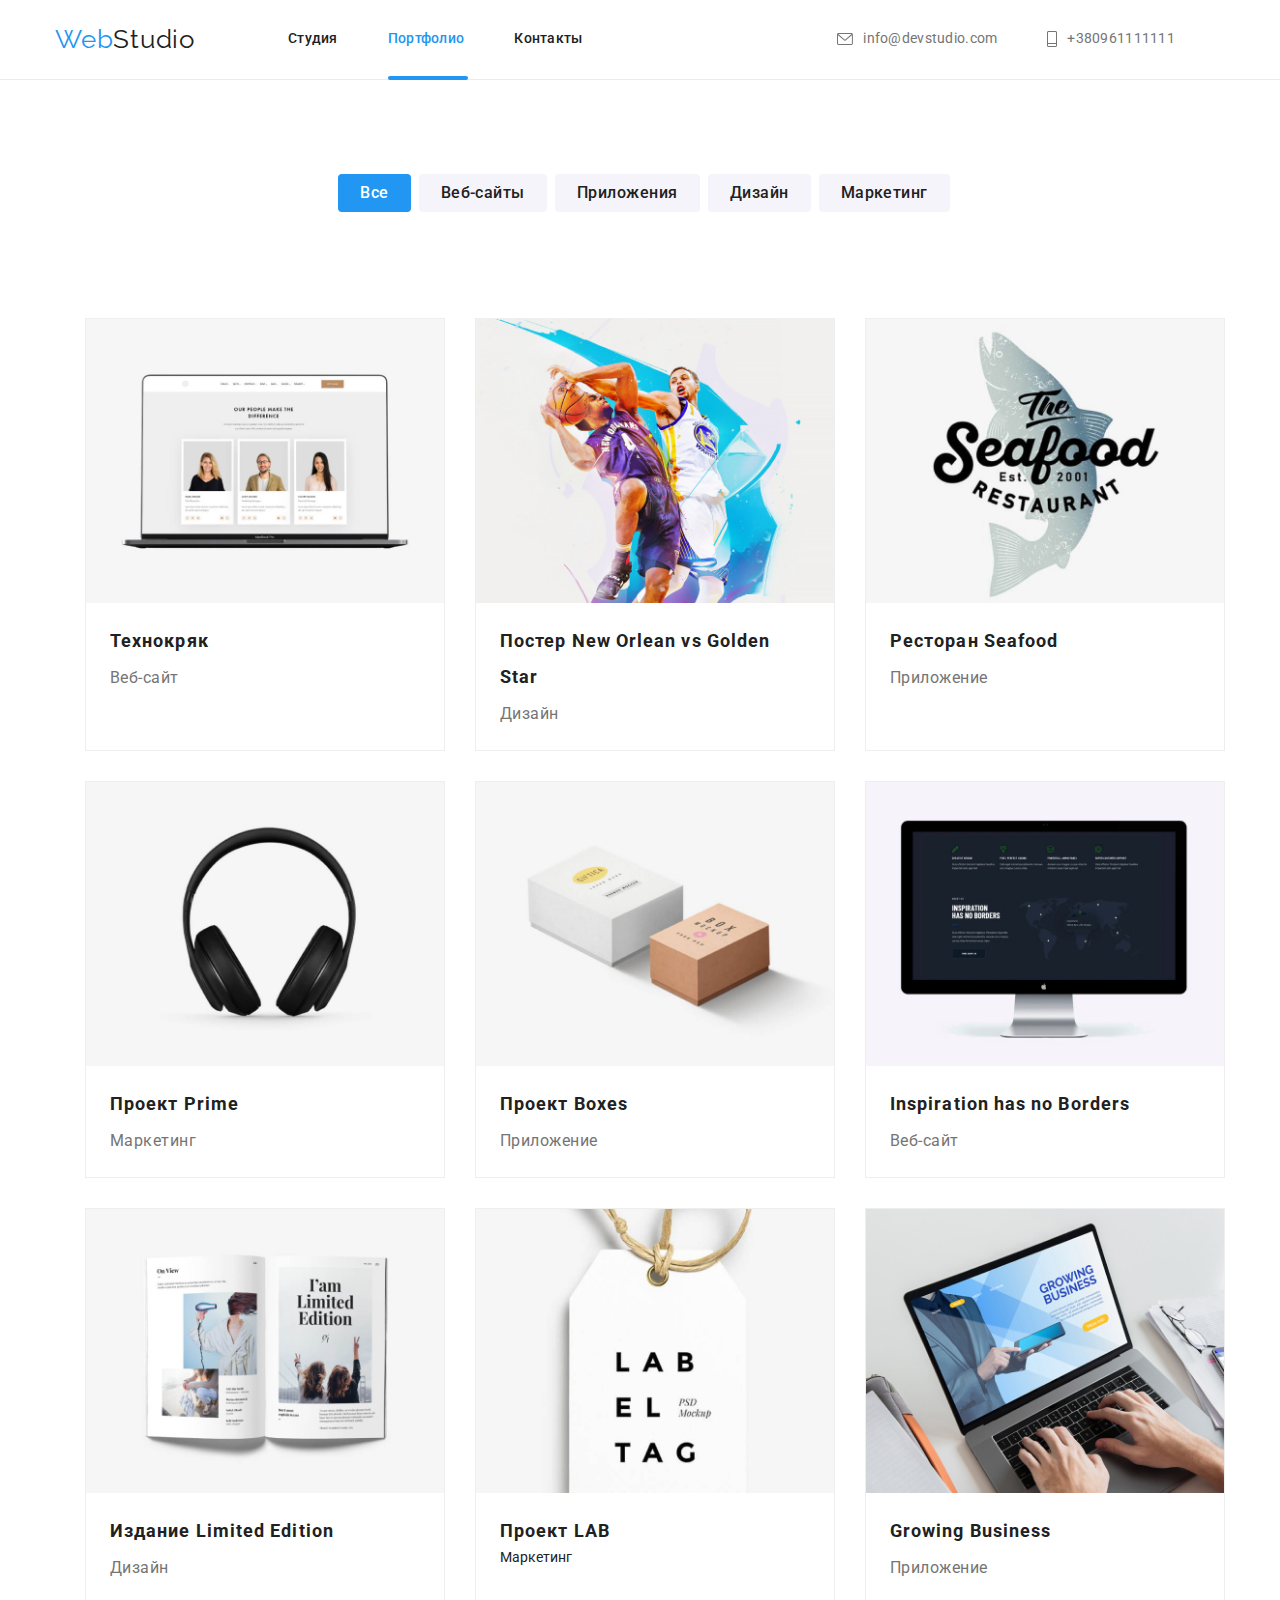
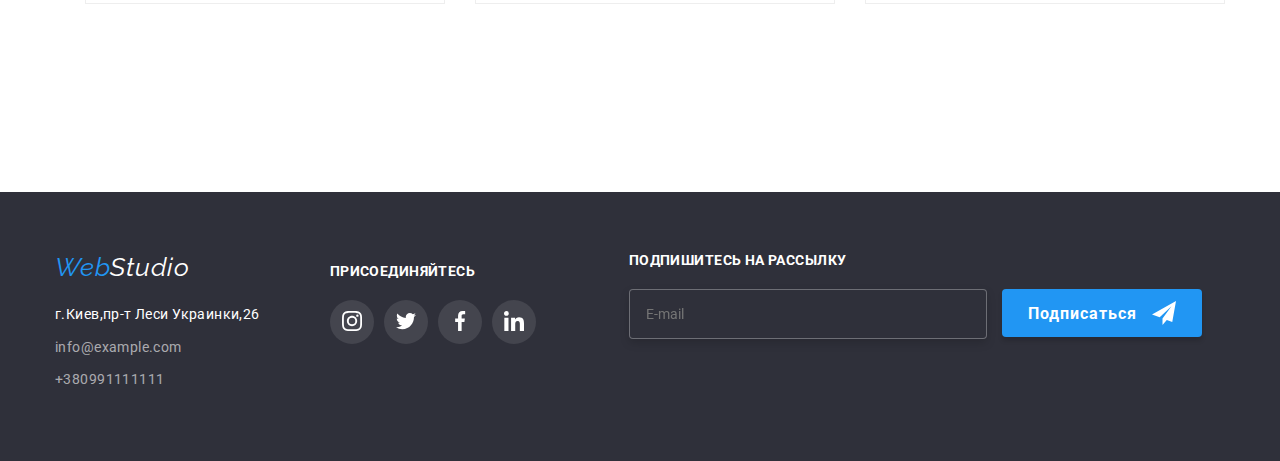
==== commit ef4448e0: "Add files via upload" ====
--- a/portfolio.html
+++ b/portfolio.html
@@ -108,7 +108,23 @@
                 <ul class="cards-type list">
                     <li class="cards-type__about">
                         <div class="cards-type__wrapper">
-                            <img class="picture" src="./portfolio-images/first.jpg" alt="Веб-сайт" width="370" />
+
+                            <picture>
+                                <source media="(min-width:1200px)"
+                                    srcset="./portfolio-images/first.jpg  1x, ./portfolio-images/first@2x_desc.jpg 2x"
+                                    type="image/jpeg" />
+
+                                <source media="(min-width:786px)"
+                                    srcset="./portfolio-images/first_lap.jpg  1x, ./portfolio-images/first@2x_lap.jpg 2x"
+                                    type="image/jpeg" />
+
+                                <source media="(max-width:767px)"
+                                    srcset="./portfolio-images/first_tel.jpg  1x, ./portfolio-images/first@2x_tel.jpg 2x"
+                                    type="image/jpeg" />
+                                <img class="picture" src="./portfolio-images/first_tel.jpg" alt="Веб-сайт" width="450"
+                                    height="294" />
+                            </picture>
+
                             <div class="portfolio-overlay">
                                 <p class="portfolio-overlay__description">Ресурс предлагает комплексные предложения с
                                     разным
@@ -126,8 +142,22 @@
 
                     <li class=" cards-type__about">
                         <div class="cards-type__wrapper">
-                            <img class="cards-type__picturepicture" src="./portfolio-images/second.jpg" alt="Дизайн"
-                                width="370" />
+                            <picture>
+                                <source media="(min-width:1200px)"
+                                    srcset="./portfolio-images/second.jpg  1x, ./portfolio-images/second@2x_desc.jpg 2x"
+                                    type="image/jpeg" />
+
+                                <source media="(min-width:786px)"
+                                    srcset="./portfolio-images/second_lap.jpg  1x, ./portfolio-images/second@2x_lap.jpg 2x"
+                                    type="image/jpeg" />
+
+                                <source media="(max-width:767px)"
+                                    srcset="./portfolio-images/second_tel.jpg  1x, ./portfolio-images/second@2x_tel.jpg 2x"
+                                    type="image/jpeg" />
+                                <img class="cards-type__picturepicture" src="./portfolio-images/second_tel.jpg"
+                                    alt="Дизайн" width="450" height="294" />
+                            </picture>
+
                             <div class="portfolio-overlay">
                                 <p class="portfolio-overlay__description">Ресурс предлагает комплексные предложения с
                                     разным
@@ -144,7 +174,21 @@
 
                     <li class="cards-type__about">
                         <div class="cards-type__wrapper">
-                            <img class="picture" src="./portfolio-images/third.jpg" alt="Приложение" width="370" />
+                            <picture>
+                                <source media="(min-width:1200px)"
+                                    srcset="./portfolio-images/third.jpg  1x, ./portfolio-images/third@2x_desc.jpg 2x"
+                                    type="image/jpeg" />
+
+                                <source media="(min-width:786px)"
+                                    srcset="./portfolio-images/third_lap.jpg  1x, ./portfolio-images/third@2x_lap.jpg 2x"
+                                    type="image/jpeg" />
+
+                                <source media="(max-width:767px)"
+                                    srcset="./portfolio-images/third_tel.jpg  1x, ./portfolio-images/third@2x_tel.jpg 2x"
+                                    type="image/jpeg" />
+                                <img class="cards-type__picturepicture" src="./portfolio-images/third_tel.jpg"
+                                    alt="Дизайн" width="450" height="294" />
+                            </picture>
                             <div class="portfolio-overlay">
                                 <p class="portfolio-overlay__description">Ресурс предлагает комплексные предложения с
                                     разным
@@ -159,8 +203,22 @@
                         </div>
                     </li>
                     <li class="cards-type__about">
-                        <div class="cards-type__wrapper"> <img class="picture" src="./portfolio-images/fourth.jpg"
-                                alt="Маркетинг" width="370" />
+                        <div class="cards-type__wrapper">
+                            <picture>
+                                <source media="(min-width:1200px)"
+                                    srcset="./portfolio-images/fourth.jpg  1x, ./portfolio-images/fourth@2x_desc.jpg 2x"
+                                    type="image/jpeg" />
+
+                                <source media="(min-width:786px)"
+                                    srcset="./portfolio-images/fourth_lap.jpg  1x, ./portfolio-images/fourth@2x_lap.jpg 2x"
+                                    type="image/jpeg" />
+
+                                <source media="(max-width:767px)"
+                                    srcset="./portfolio-images/fourth_tel.jpg  1x, ./portfolio-images/fourth@2x_tel.jpg 2x"
+                                    type="image/jpeg" />
+                                <img class="cards-type__picturepicture" src="./portfolio-images/fourth_tel.jpg"
+                                    alt="Дизайн" width="450" height="294" />
+                            </picture>
                             <div class="portfolio-overlay">
                                 <p class="portfolio-overlay__description">Ресурс предлагает комплексные предложения с
                                     разным
@@ -176,8 +234,22 @@
                     </li>
 
                     <li class="cards-type__about">
-                        <div class="cards-type__wrapper"><img src="./portfolio-images/fivth.jpg" alt="Приложение"
-                                width="370" />
+                        <div class="cards-type__wrapper">
+                            <picture>
+                                <source media="(min-width:1200px)"
+                                    srcset="./portfolio-images/fivth.jpg  1x, ./portfolio-images/fivth@2x_desc.jpg 2x"
+                                    type="image/jpeg" />
+
+                                <source media="(min-width:786px)"
+                                    srcset="./portfolio-images/fivth_lap.jpg  1x, ./portfolio-images/fivth@2x_lap.jpg 2x"
+                                    type="image/jpeg" />
+
+                                <source media="(max-width:767px)"
+                                    srcset="./portfolio-images/fivth_tel.jpg  1x, ./portfolio-images/fivth@2x_tel.jpg 2x"
+                                    type="image/jpeg" />
+                                <img class="cards-type__picturepicture" src="./portfolio-images/fivth_tel.jpg"
+                                    alt="Дизайн" width="450" height="294" />
+                            </picture>
                             <div class="portfolio-overlay">
                                 <p class="portfolio-overlay__description">Ресурс предлагает комплексные предложения с
                                     разным
@@ -194,7 +266,21 @@
 
                     <li class="cards-type__about">
                         <div class="cards-type__wrapper">
-                            <img src="./portfolio-images/sixth.jpg" alt="Веб-сайт" width="370" />
+                            <picture>
+                                <source media="(min-width:1200px)"
+                                    srcset="./portfolio-images/sixth.jpg  1x, ./portfolio-images/sixth@2x_desc.jpg 2x"
+                                    type="image/jpeg" />
+
+                                <source media="(min-width:786px)"
+                                    srcset="./portfolio-images/sixth_lap.jpg  1x, ./portfolio-images/sixth@2x_lap.jpg 2x"
+                                    type="image/jpeg" />
+
+                                <source media="(max-width:767px)"
+                                    srcset="./portfolio-images/sixth_tel.jpg  1x, ./portfolio-images/sixth@2x_tel.jpg 2x"
+                                    type="image/jpeg" />
+                                <img class="cards-type__picturepicture" src="./portfolio-images/sixth_tel.jpg"
+                                    alt="Дизайн" width="450" height="294" />
+                            </picture>
                             <div class="portfolio-overlay">
                                 <p class="portfolio-overlay__description">Ресурс предлагает комплексные предложения с
                                     разным
@@ -211,7 +297,21 @@
 
                     <li class="cards-type__about">
                         <div class="cards-type__wrapper">
-                            <img src="./portfolio-images/seven.jpg" alt="Дизайн" width="370" />
+                            <picture>
+                                <source media="(min-width:1200px)"
+                                    srcset="./portfolio-images/seven.jpg  1x, ./portfolio-images/seven@2x_desc.jpg 2x"
+                                    type="image/jpeg" />
+
+                                <source media="(min-width:786px)"
+                                    srcset="./portfolio-images/seven_lap.jpg  1x, ./portfolio-images/seven@2x_lap.jpg 2x"
+                                    type="image/jpeg" />
+
+                                <source media="(max-width:767px)"
+                                    srcset="./portfolio-images/seven_tel.jpg  1x, ./portfolio-images/seven@2x_tel.jpg 2x"
+                                    type="image/jpeg" />
+                                <img class="cards-type__picturepicture" src="./portfolio-images/seven_tel.jpg"
+                                    alt="Дизайн" width="450" height="294" />
+                            </picture>
                             <div class="portfolio-overlay">
                                 <p class="portfolio-overlay__description">Ресурс предлагает комплексные предложения с
                                     разным
@@ -228,7 +328,21 @@
 
                     <li class="cards-type__about">
                         <div class="cards-type__wrapper">
-                            <img src="./portfolio-images/eight.jpg" alt="Маркетинг" width="370" />
+                            <picture>
+                                <source media="(min-width:1200px)"
+                                    srcset="./portfolio-images/eight.jpg  1x, ./portfolio-images/eight@2x_desc.jpg 2x"
+                                    type="image/jpeg" />
+
+                                <source media="(min-width:786px)"
+                                    srcset="./portfolio-images/eight_lap.jpg  1x, ./portfolio-images/eight@2x_lap.jpg 2x"
+                                    type="image/jpeg" />
+
+                                <source media="(max-width:767px)"
+                                    srcset="./portfolio-images/eight_tel.jpg  1x, ./portfolio-images/eight@2x_tel.jpg 2x"
+                                    type="image/jpeg" />
+                                <img class="cards-type__picturepicture" src="./portfolio-images/eight_tel.jpg"
+                                    alt="Дизайн" width="450" height="294" />
+                            </picture>
                             <div class="portfolio-overlay">
                                 <p class="portfolio-overlay__description">Ресурс предлагает комплексные предложения с
                                     разным
@@ -244,8 +358,22 @@
                     </li>
 
                     <li class="cards-type__about">
-                        <div class="cards-type__wrapper"><img src="./portfolio-images/nine.jpg" alt="Приложение"
-                                width="370" />
+                        <div class="cards-type__wrapper">
+                            <picture>
+                                <source media="(min-width:1200px)"
+                                    srcset="./portfolio-images/nine.jpg  1x, ./portfolio-images/nine@2x_desc.jpg 2x"
+                                    type="image/jpeg" />
+
+                                <source media="(min-width:786px)"
+                                    srcset="./portfolio-images/nine_lap.jpg  1x, ./portfolio-images/nine@2x_lap.jpg 2x"
+                                    type="image/jpeg" />
+
+                                <source media="(max-width:767px)"
+                                    srcset="./portfolio-images/nine_tel.jpg  1x, ./portfolio-images/nine@2x_tel.jpg 2x"
+                                    type="image/jpeg" />
+                                <img class="cards-type__picturepicture" src="./portfolio-images/nine_tel.jpg"
+                                    alt="Дизайн" width="450" height="294" />
+                            </picture>
                             <div class="portfolio-overlay">
                                 <p class="portfolio-overlay__description">Ресурс предлагает комплексные предложения с
                                     разным
--- a/css/main.min.css
+++ b/css/main.min.css
@@ -1 +1 @@
-:root{--main-color: #E5E5E5;--additional-color: #2196F3;--type-color: #212121;--mini-calor: #757575;--phone-color: #2F303A;--fast-animation: 1s;--card-set-gap: 30px}body{font-family:"Roboto",sans-serif;font-size:14px;color:var(--type-color);margin:0}body.no-scroll{overflow:hidden}.page-header{margin-top:24px;margin-bottom:25px}.page-head{padding-top:24px;padding-bottom:25px;border-bottom:1px solid #ececec}h1,h2,h3,h4{margin:0}li{list-style-type:none}a{text-decoration:none}*{margin:0;padding:0}.cards-type{display:-webkit-box;display:-ms-flexbox;display:flex;-ms-flex-wrap:wrap;flex-wrap:wrap;-webkit-box-pack:center;-ms-flex-pack:center;justify-content:center;padding-top:40px;padding-bottom:60px}@media screen and (min-width: 768px){.cards-type{padding-top:30px;padding-bottom:60px}}@media screen and (min-width: 1200px){.cards-type{padding-top:56px;padding-bottom:94px}}.cards-type .cards-type__about{margin-left:var(--card-set-gap);margin-top:var(--card-set-gap);background:#fff;border:1px solid #eee}@media screen and (min-width: 480px){.cards-type .cards-type__about{-ms-flex-preferred-size:calc(100% - 30px);flex-basis:calc(100% - 30px)}}@media screen and (min-width: 768px){.cards-type .cards-type__about{-ms-flex-preferred-size:calc(50% - 30px);flex-basis:calc(50% - 30px)}}@media screen and (min-width: 1200px){.cards-type .cards-type__about{-ms-flex-preferred-size:calc(33.3333333333% - 30px);flex-basis:calc(33.3333333333% - 30px)}}.cards-type__wrapper{position:relative;overflow:hidden}.card-content{padding-left:24px;padding-right:24px;padding-bottom:20px;padding-top:20px}.card-content__goods{font-weight:700;font-size:18px;line-height:2;letter-spacing:.06em;color:var(--type-color)}.card-content__description{font-weight:400;font-size:16px;line-height:1.9;letter-spacing:.03em;color:var(--mini-calor);margin-top:4px;margin-bottom:0}.portfolio-overlay{display:-webkit-box;display:-ms-flexbox;display:flex;font-family:"Roboto";font-style:normal;font-weight:400;font-size:18px;line-height:1.6;letter-spacing:.03em;color:#fff;-webkit-box-pack:center;-ms-flex-pack:center;justify-content:center;-webkit-box-align:center;-ms-flex-align:center;align-items:center;background-color:rgba(33,150,243,.9);padding:15px;position:absolute;top:0;left:0;-webkit-transform:translateY(140%);transform:translateY(140%);-webkit-transition:400ms;transition:400ms}@media screen and (min-width: 480px){.portfolio-overlay{width:450px;height:294px}}@media screen and (min-width: 768px){.portfolio-overlay{width:354px;height:294px}}@media screen and (min-width: 1200px){.portfolio-overlay{width:370px;height:294px}}img{width:100%;display:block;height:auto}.cards-type__abouthover{-webkit-box-shadow:0px 1px 1px rgba(0,0,0,.12),0px 4px 4px rgba(0,0,0,.06),1px 4px 6px rgba(0,0,0,.16);box-shadow:0px 1px 1px rgba(0,0,0,.12),0px 4px 4px rgba(0,0,0,.06),1px 4px 6px rgba(0,0,0,.16);-webkit-transition:-webkit-box-shadow 250ms;transition:-webkit-box-shadow 250ms;transition:box-shadow 250ms;transition:box-shadow 250ms, -webkit-box-shadow 250ms;-webkit-transition-timing-function:cubic-bezier(0.4, 0, 0.2, 1);transition-timing-function:cubic-bezier(0.4, 0, 0.2, 1)}.cards-type__about:hover .portfolio-overlay{-webkit-transform:translateY(0);transform:translateY(0)}.container{width:1200px;padding-left:15px;padding-right:15px;margin-left:auto;margin-right:auto}@media screen and (min-width: 480px){.container{max-width:480px}}@media screen and (min-width: 768px){.container{max-width:768px}}@media screen and (min-width: 1200px){.container{max-width:1200px}}section{padding-top:94px;padding-bottom:94px}.btn{font-size:16px;line-height:1.9;letter-spacing:.06em;cursor:pointer;outline:none;border:32px;border-radius:4px;-webkit-box-shadow:0px 4px 4px rgba(0,0,0,.15);box-shadow:0px 4px 4px rgba(0,0,0,.15);font-weight:700;height:48px;width:200px;-webkit-transition:background-color 250ms;transition:background-color 250ms;-webkit-transition-timing-function:cubic-bezier(0.4, 0, 0.2, 1);transition-timing-function:cubic-bezier(0.4, 0, 0.2, 1);background-color:var(--additional-color);color:#fff;border:none}.btn:hover{background-color:#188ce8}.btn-form{-webkit-box-shadow:0px 4px 4px rgba(0,0,0,.15);box-shadow:0px 4px 4px rgba(0,0,0,.15);margin-left:12px}.close-button{display:-webkit-box;display:-ms-flexbox;display:flex;position:absolute;top:0;right:0;-webkit-transform:translate(-17%, 17%);transform:translate(-17%, 17%);background:#fff;border:1px solid rgba(0,0,0,.1);border-radius:50%;width:30px;height:30px;-webkit-box-pack:center;-ms-flex-pack:center;justify-content:center;-webkit-box-align:center;-ms-flex-align:center;align-items:center;padding:0;cursor:pointer}.close-button:hover{fill:var(--additional-color)}.close-button-icon{width:11px;height:11px}.btn-current{font-size:16px;line-height:1.6;Letter-spacing:.03em;color:var(--type-color);font-weight:500;font-family:inherit;outline:none;border:none;border-radius:4px;background-color:#f5f4fa;border-color:#f5f4fa;padding-top:6px;padding-bottom:6px;padding-left:22px;padding-right:22px;-webkit-transition:background-color 250ms;transition:background-color 250ms;-webkit-transition-timing-function:cubic-bezier(0.4, 0, 0.2, 1);transition-timing-function:cubic-bezier(0.4, 0, 0.2, 1)}.btn-current:hover{cursor:pointer;background-color:var(--additional-color);color:#fff}.btn-current--color{background-color:var(--additional-color);color:#fff}.social-media{display:-webkit-box;display:-ms-flexbox;display:flex;-webkit-box-pack:center;-ms-flex-pack:center;justify-content:center}.social-media__items:not(:last-child){margin-right:10px}.social-media__links{display:-webkit-box;display:-ms-flexbox;display:flex;-webkit-box-align:center;-ms-flex-align:center;align-items:center;-webkit-box-pack:center;-ms-flex-pack:center;justify-content:center;width:44px;height:44px;background-color:#fff;border-radius:50%;-webkit-transition:background-color 250ms;transition:background-color 250ms;-webkit-transition-timing-function:cubic-bezier(0.4, 0, 0.2, 1);transition-timing-function:cubic-bezier(0.4, 0, 0.2, 1)}.social-media__links:hover,.social-media__links:focus{fill:#fff;background-color:var(--additional-color)}.icon{width:20px;height:20px;fill:#afb1b8;-webkit-transition:background-color 250ms;transition:background-color 250ms;-webkit-transition-timing-function:cubic-bezier(0.4, 0, 0.2, 1);transition-timing-function:cubic-bezier(0.4, 0, 0.2, 1)}.icon:hover,.icon:focus{fill:#fff;background-color:var(--additional-color)}.thumb{height:120px;background-repeat:no-repeat;background-position:center;background:#f5f4fa;border-radius:4px;display:-webkit-box;display:-ms-flexbox;display:flex;-webkit-box-align:center;-ms-flex-align:center;align-items:center;-webkit-box-pack:center;-ms-flex-pack:center;justify-content:center}@media screen and (min-width: 768px){.thumb{padding-top:30px;width:350px}}@media screen and (min-width: 1200px){.thumb{width:270px;padding-top:0px}}.thumb__link{height:70px;left:0;width:70px}.thumb-banner{margin-top:30px;font-size:14px;line-height:1.11;letter-spacing:.03em;color:var(--type-color);text-transform:uppercase;margin-bottom:10px}@media screen and (min-width: 480px)and (max-width: 767px){.thumb-banner{text-align:center}}.thumb-description{width:270px;height:75px;font-weight:400;font-size:14px;line-height:1.7;letter-spacing:.03em;color:var(--mini-calor)}@media screen and (min-width: 480px){.thumb-description{width:100%}}.clients-title{font-family:"Roboto";font-weight:bold;font-size:36px;line-height:1.16;text-align:center;letter-spacing:.03em;margin-bottom:50px}.clients-list{display:-webkit-box;display:-ms-flexbox;display:flex;padding:0;margin-top:-50px;margin-left:-30px;margin-bottom:0}@media screen and (min-width: 480px)and (max-width: 767px){.clients-list{-ms-flex-wrap:wrap;flex-wrap:wrap;display:-webkit-box;display:-ms-flexbox;display:flex}}@media screen and (min-width: 768px)and (max-width: 1199px){.clients-list{display:-webkit-box;display:-ms-flexbox;display:flex;-ms-flex-wrap:wrap;flex-wrap:wrap}}.clients-box{height:90px;margin-left:30px;margin-top:50px;border:1px solid #afb1b8;border-radius:4px;list-style-type:none;-ms-flex-preferred-size:calc((100% - 120px)/6);flex-basis:calc((100% - 120px)/6)}@media screen and (min-width: 480px)and (max-width: 767px){.clients-box{margin-top:30px}}@media screen and (min-width: 768px)and (max-width: 1199px){.clients-box{margin-top:30px}}@media screen and (max-width: 767px){.clients-box:not(:first-child){margin-left:30px}}.clients-link{display:-webkit-box;display:-ms-flexbox;display:flex;-webkit-box-pack:center;-ms-flex-pack:center;justify-content:center;-webkit-box-align:center;-ms-flex-align:center;align-items:center;height:90px;width:170px;-webkit-transition:fill 250ms;transition:fill 250ms;-webkit-transition-timing-function:cubic-bezier(0.4, 0, 0.2, 1);transition-timing-function:cubic-bezier(0.4, 0, 0.2, 1)}@media screen and (min-width: 480px)and (max-width: 767px){.clients-link{width:208px}}@media screen and (min-width: 768px)and (max-width: 1199px){.clients-link{width:223px}}.clients-list .clients-photo-1{width:42px;height:46px;fill:#afb1b8;-webkit-transition:fill 250ms;transition:fill 250ms;-webkit-transition-timing-function:cubic-bezier(0.4, 0, 0.2, 1);transition-timing-function:cubic-bezier(0.4, 0, 0.2, 1)}.clients-box:hover,.clients-focus{border:1px solid #2196f3}.clients-link:hover .clients-photo-1,.clients-link:focus .clients-photo-1{fill:var(--additional-color)}.clients-list .clients-photo-2{width:40px;height:52px;fill:#afb1b8;-webkit-transition:fill 250ms;transition:fill 250ms;-webkit-transition-timing-function:cubic-bezier(0.4, 0, 0.2, 1);transition-timing-function:cubic-bezier(0.4, 0, 0.2, 1)}.clients-link:hover .clients-photo-2,.clients-link:focus .clients-photo-2{fill:var(--additional-color)}.clients-list .clients-photo-3{width:44px;height:41px;fill:#afb1b8;-webkit-transition:fill 250ms;transition:fill 250ms;-webkit-transition-timing-function:cubic-bezier(0.4, 0, 0.2, 1);transition-timing-function:cubic-bezier(0.4, 0, 0.2, 1)}.clients-link:hover .clients-photo-3,.clients-link:focus .clients-photo-3{fill:var(--additional-color)}.clients-list .clients-photo-4{width:84px;height:40px;fill:#afb1b8;-webkit-transition:fill 250ms;transition:fill 250ms;-webkit-transition-timing-function:cubic-bezier(0.4, 0, 0.2, 1);transition-timing-function:cubic-bezier(0.4, 0, 0.2, 1)}.clients-link:hover .clients-photo-4,.clients-link:focus .clients-photo-4{fill:var(--additional-color)}.clients-list .clients-photo-5{width:62px;height:45px;fill:#afb1b8;-webkit-transition:fill 250ms;transition:fill 250ms;-webkit-transition-timing-function:cubic-bezier(0.4, 0, 0.2, 1);transition-timing-function:cubic-bezier(0.4, 0, 0.2, 1)}.clients-link:hover .clients-photo-5,.clients-link:focus .clients-photo-5{fill:var(--additional-color)}.clients-list .clients-photo-6{width:94px;height:44px;fill:#afb1b8;-webkit-transition:fill 250ms;transition:fill 250ms;-webkit-transition-timing-function:cubic-bezier(0.4, 0, 0.2, 1);transition-timing-function:cubic-bezier(0.4, 0, 0.2, 1)}.clients-link:hover .clients-photo-6,.clients-link:focus .clients-photo-6{fill:var(--additional-color)}.logo1{font-family:"Raleway",sans-serif;font-size:26px;line-height:1.17;vertical-align:top;letter-spacing:.03em;color:var(--additional-color)}.logo1__accent{color:var(--type-color)}.list{list-style:none;margin:0}.btn-list{display:-webkit-box;display:-ms-flexbox;display:flex;-webkit-box-pack:center;-ms-flex-pack:center;justify-content:center}.btn-list .button-type{margin-left:8px}.input-list{margin-top:20px}.feature-list{display:-webkit-box;display:-ms-flexbox;display:flex;-webkit-box-pack:center;-ms-flex-pack:center;justify-content:center}@media screen and (min-width: 768px){.feature-list .marks{-ms-flex-preferred-size:40%;flex-basis:40%;padding-bottom:30px;padding-left:30px}}@media screen and (min-width: 1200px){.feature-list .marks{margin-right:30px}}.feature-list .marks:last-child{margin-right:0px}@media screen and (min-width: 480px){.feature-list{display:block}}@media screen and (min-width: 768px)and (max-width: 1199px){.feature-list{display:-webkit-box;display:-ms-flexbox;display:flex;margin-right:-30px;-ms-flex-wrap:wrap;flex-wrap:wrap}}@media screen and (min-width: 1200px){.feature-list{display:-webkit-box;display:-ms-flexbox;display:flex;-webkit-box-pack:center;-ms-flex-pack:center;justify-content:center;margin-right:-30px}}.sign-up-form{padding:40px}.form-field{margin-bottom:10px;display:-webkit-box;display:-ms-flexbox;display:flex;-webkit-box-orient:vertical;-webkit-box-direction:normal;-ms-flex-direction:column;flex-direction:column;position:relative}.sign-up-form .form-field label{font-size:12px;letter-spacing:.01em;text-align:left;color:var(--mini-calor)}.form-field__style:hover{border-color:var(--additional-color);outline:var(--additional-color)}.form-field__style:focus{border-color:var(--additional-color);outline:var(--additional-color)}.form-field__style:hover+.form-field__icon,.form-field__style:focus+.form-field__icon{fill:var(--additional-color)}.sign-up-form .form-field textarea:hover{border-color:var(--additional-color);outline:var(--additional-color)}.sign-up-form .form-field textarea:focus{border-color:var(--additional-color);outline:var(--additional-color)}.form-field__style{margin-top:4px;width:100%;height:40px;border:1px solid rgba(33,33,33,.2);border-radius:4px;padding-left:42px;padding-top:12px;padding-bottom:12px;cursor:pointer;-webkit-transition:border 250ms cubic-bezier(0.4, 0, 0.2, 1);transition:border 250ms cubic-bezier(0.4, 0, 0.2, 1)}.title-window{font-style:normal;font-weight:700;font-size:20px;line-height:1.15;text-align:center;letter-spacing:.03em;color:#212121;margin-bottom:12px;-webkit-transition:border 250ms cubic-bezier(0.4, 0, 0.2, 1);transition:border 250ms cubic-bezier(0.4, 0, 0.2, 1)}.sign-up-form textarea{border:1px solid rgba(33,33,33,.2);border-radius:4px;width:100%;cursor:pointer;margin-top:4px;-webkit-transition:border 250ms cubic-bezier(0.4, 0, 0.2, 1);transition:border 250ms cubic-bezier(0.4, 0, 0.2, 1)}.check-box{width:16px;height:15px;appearance:none;-webkit-appearance:none;-moz-appearance:none;-webkit-box-align:center;-ms-flex-align:center;align-items:center}.div-box{margin-top:20px}.text-color{text-decoration:underline;color:var(--additional-color);margin-left:4px}.text-size{resize:none}.form-field__icon{position:absolute;-webkit-transform:translate(12px, 32px);transform:translate(12px, 32px)}.form-field__icon:focus,.form-field__icon:hover{fill:var(--additional-color)}.text-box{display:-webkit-box;display:-ms-flexbox;display:flex;-webkit-box-align:center;-ms-flex-align:center;align-items:center;margin-bottom:30px}@media screen and (min-width: 480px)and (max-width: 1199px){.text-box{display:inline-block}}.check-icon{width:15px;height:16px;border:2px solid #212121;display:inline-block;border-radius:2px;margin-right:7px}.check-box:checked+.check-icon{background-image:url(../photos/svg/icon\ check.svg);background-position:center;background-color:var(--additional-color);background-origin:border-box;border-color:var(--additional-color);background-repeat:no-repeat}.modificator{padding-top:0}.photos{display:-webkit-box;display:-ms-flexbox;display:flex;width:100%}.work-photos{margin-right:30px}.work-photos:last-child{margin-right:0px}.work{font-weight:700;font-size:36px;line-height:1.16;text-align:center;letter-spacing:.03em;color:var(--type-color);margin-bottom:50px}.img-wrapper{position:relative}.img-wrapper{display:block}@media screen and (min-width: 480px)and (max-width: 1199px){.img-wrapper{display:none}}.photo-description{font-style:normal;font-weight:700;font-size:14px;line-height:16px;letter-spacing:.03em;text-transform:uppercase;position:absolute;bottom:0px;text-align:center;padding-top:27px;background-color:rgba(47,48,58,.8);width:370px;height:70px;color:#fff}.mobile-menu-btn{background-color:rgba(0,0,0,0);border:none;display:-webkit-box;display:-ms-flexbox;display:flex;-webkit-box-align:center;-ms-flex-align:center;align-items:center;-webkit-box-pack:center;-ms-flex-pack:center;justify-content:center;margin-left:277px}@media screen and (min-width: 768px){.mobile-menu-btn{display:none}}.mobile-menu-btn.is-open .mobile-menu-burger{opacity:0}.mobile-menu-close{opacity:0;-webkit-transition:500ms;transition:500ms}.mobile-menu-btn.is-open .mobile-menu-close{opacity:1}.mobile-menu-icon{z-index:10}@media screen and (min-width: 768px){.mobile-menu-icon{display:none}}.main-nav{display:-webkit-box;display:-ms-flexbox;display:flex;-webkit-box-align:center;-ms-flex-align:center;align-items:center;-webkit-box-pack:justify;-ms-flex-pack:justify;justify-content:space-between}.main-nav .logo-links{display:-webkit-box;display:-ms-flexbox;display:flex;-webkit-box-pack:justify;-ms-flex-pack:justify;justify-content:space-between;-webkit-box-align:center;-ms-flex-align:center;align-items:center}.site-nav{display:-webkit-box;display:-ms-flexbox;display:flex;margin-left:93px}@media screen and (min-width: 480px){.site-nav{display:none}}@media screen and (min-width: 768px){.site-nav{display:-webkit-box;display:-ms-flexbox;display:flex;margin-left:88px}}@media screen and (min-width: 1200px){.site-nav{display:-webkit-box;display:-ms-flexbox;display:flex;margin-left:93px}}.item{margin-right:50px}.item:last-child{margin-right:0px}.site-nav__info{font-weight:500;font-size:14px;line-height:1.14;letter-spacing:.02em;color:var(--type-color);display:block;-webkit-transition:color 250ms;transition:color 250ms;-webkit-transition-timing-function:cubic-bezier(0.4, 0, 0.2, 1);transition-timing-function:cubic-bezier(0.4, 0, 0.2, 1)}.site-nav__info:hover{color:var(--additional-color);background-color:rgba(0,0,0,0)}.site-nav__studio{font-weight:500;font-size:14px;line-height:1.14;letter-spacing:.02em;display:block;position:relative}.site-nav__studio::after{content:"";width:48px;height:4px;display:block;position:absolute;background-color:var(--additional-color);bottom:-33px;border-radius:2px}.site-nav__studio--active{color:var(--additional-color)}.site-nav__portfolio{font-weight:500;font-size:14px;line-height:1.14;letter-spacing:.02em;display:block;position:relative}.site-nav__portfolio::after{content:"";width:80px;height:4px;display:block;position:absolute;background-color:var(--additional-color);bottom:-33px;border-radius:2px}.contacts-list{display:-webkit-box;display:-ms-flexbox;display:flex}@media screen and (min-width: 480px){.contacts-list{display:none}}@media screen and (min-width: 768px)and (max-width: 1199px){.contacts-list{display:block;margin-left:84px}}@media screen and (min-width: 1200px){.contacts-list{display:-webkit-box;display:-ms-flexbox;display:flex}}.points{margin-right:50px}.points .points:last-child{margin-right:0px}@media screen and (min-width: 768px)and (max-width: 1199px){.points{padding-bottom:10px}}.contacts-list__phone{width:10px;height:16px;fill:var(--mini-calor);-webkit-transition:fill 250ms;transition:fill 250ms;-webkit-transition-timing-function:cubic-bezier(0.4, 0, 0.2, 1);transition-timing-function:cubic-bezier(0.4, 0, 0.2, 1)}.list__icons{margin-right:10px}.contacts-list__mail{width:16px;height:12px;fill:var(--mini-calor);-webkit-transition:fill 250ms;transition:fill 250ms;-webkit-transition-timing-function:cubic-bezier(0.4, 0, 0.2, 1);transition-timing-function:cubic-bezier(0.4, 0, 0.2, 1)}.contacts-list__link1{font-size:14px;line-height:1.14;text-align:left;letter-spacing:.02em;color:var(--mini-calor);-webkit-box-align:center;-ms-flex-align:center;align-items:center;text-decoration:none;display:-webkit-box;display:-ms-flexbox;display:flex;-webkit-transition:color 250ms;transition:color 250ms;-webkit-transition-timing-function:cubic-bezier(0.4, 0, 0.2, 1);transition-timing-function:cubic-bezier(0.4, 0, 0.2, 1)}.contacts-list__link1:hover .contacts-list__mail{fill:var(--additional-color)}.contacts-list__link1:hover .contacts-list__phone{fill:var(--additional-color)}.contacts-list__link1:hover{-webkit-transition-timing-function:cubic-bezier(0.4, 0, 0.2, 1);transition-timing-function:cubic-bezier(0.4, 0, 0.2, 1);color:var(--additional-color)}.hero{height:600px;padding:200px 0;text-align:center;background-color:var(--phone-color);display:-webkit-box;display:-ms-flexbox;display:flex;-webkit-box-orient:vertical;-webkit-box-direction:normal;-ms-flex-direction:column;flex-direction:column;-webkit-box-pack:center;-ms-flex-pack:center;justify-content:center;background-image:-webkit-gradient(linear, left top, right top, from(rgba(47, 48, 58, 0.4)), to(rgba(47, 48, 58, 0.4))),url(../image/background.jpg);background-image:linear-gradient(to right, rgba(47, 48, 58, 0.4), rgba(47, 48, 58, 0.4)),url(../image/background.jpg);background-repeat:no-repeat;background-size:cover;background-position:center}.hero-title{font-size:44px;line-height:1.4;letter-spacing:.06em;text-transform:uppercase;color:#fff;margin-bottom:40px}.topic{width:100%;background-color:var(--phone-color)}.logo2{font-family:"Raleway",sans-serif;font-size:26px;line-height:1.17;vertical-align:top;letter-spacing:.03em;color:var(--additional-color)}@media screen and (min-width: 480px)and (max-width: 767px){.logo2{text-align:center}}footer{background-color:var(--phone-color);padding:60px 0}.main-footer{display:-webkit-box;display:-ms-flexbox;display:flex;-webkit-box-orient:vertical;-webkit-box-direction:normal;-ms-flex-direction:column;flex-direction:column}.main-address{display:-webkit-box;display:-ms-flexbox;display:flex}@media screen and (min-width: 480px)and (max-width: 767px){.main-address{-webkit-box-orient:vertical;-webkit-box-direction:normal;-ms-flex-direction:column;flex-direction:column}}.information{-webkit-box-pack:center;-ms-flex-pack:center;justify-content:center;margin-left:0}.information a:hover{color:var(--additional-color)}@media screen and (min-width: 480px)and (max-width: 767px){.information{text-align:center;padding-bottom:60px}}.class-address-main{margin-top:20px;margin-bottom:9px}.class-address{margin-bottom:9px}.logo-mainer{color:#fff}.reference{font-style:normal;font-weight:400;font-size:14px;line-height:1.7;letter-spacing:.03em;color:#fff;-webkit-box-orient:vertical;-webkit-box-direction:normal;-ms-flex-direction:column;flex-direction:column;-webkit-transition:color 250ms;transition:color 250ms;-webkit-transition-timing-function:cubic-bezier(0.4, 0, 0.2, 1);transition-timing-function:cubic-bezier(0.4, 0, 0.2, 1)}.phone-mail{font-style:normal;font-weight:400;font-size:14px;line-height:1.7;letter-spacing:.03em;color:rgba(255,255,255,.6);-webkit-box-orient:vertical;-webkit-box-direction:normal;-ms-flex-direction:column;flex-direction:column;margin-bottom:9px;-webkit-transition:color 250ms;transition:color 250ms;-webkit-transition-timing-function:cubic-bezier(0.4, 0, 0.2, 1);transition-timing-function:cubic-bezier(0.4, 0, 0.2, 1)}.additional-address{margin-left:70px}@media screen and (min-width: 480px)and (max-width: 767px){.additional-address{text-align:center;padding-bottom:60px;margin-left:0}}.address-title{font-style:normal;font-weight:700;font-size:14px;line-height:1.14;letter-spacing:.03em;text-transform:uppercase;text-align:left;color:#fff;margin-top:12px;margin-bottom:0}@media screen and (min-width: 480px)and (max-width: 767px){.address-title{text-align:center}}.address-apps{display:-webkit-box;display:-ms-flexbox;display:flex;-webkit-box-pack:center;-ms-flex-pack:center;justify-content:center;margin-top:20px;margin-bottom:0}.address-items{display:-webkit-box;display:-ms-flexbox;display:flex;-webkit-box-align:center;-ms-flex-align:center;align-items:center;-webkit-box-pack:center;-ms-flex-pack:center;justify-content:center;width:44px;height:44px;background-color:rgba(255,255,255,.1);border-radius:50%;margin-right:10px;-webkit-transition:background-color 250ms;transition:background-color 250ms;-webkit-transition-timing-function:cubic-bezier(0.4, 0, 0.2, 1);transition-timing-function:cubic-bezier(0.4, 0, 0.2, 1)}.address-items:last-child{margin-right:0px}.address-items:hover,.address-items:focus{background-color:var(--additional-color)}.address-icons{width:20px;height:20px;fill:#fff;-webkit-transition:background-color 250ms;transition:background-color 250ms;-webkit-transition-timing-function:cubic-bezier(0.4, 0, 0.2, 1);transition-timing-function:cubic-bezier(0.4, 0, 0.2, 1)}.address-icons:hover,.address-icons:focus{background-color:var(--additional-color)}.user-window{margin-left:93px}@media screen and (min-width: 480px)and (max-width: 767px){.user-window{text-align:center;margin-left:0px}}.text-form{font-style:normal;font-weight:700;font-size:14px;line-height:16px;letter-spacing:.03em;text-transform:uppercase;color:#fff}.input-list{margin-top:20px}.btn-form{-webkit-box-shadow:0px 4px 4px rgba(0,0,0,.15);box-shadow:0px 4px 4px rgba(0,0,0,.15);margin-left:12px}.icon-btn{width:24px;height:24px;fill:#fff;margin-left:10px;-webkit-transform:translateY(6px);transform:translateY(6px)}.input-form{width:358px;height:50px;background-color:var(--phone-color);border:1px solid rgba(255,255,255,.3);-webkit-filter:drop-shadow(0px 4px 4px rgba(0, 0, 0, 0.15));filter:drop-shadow(0px 4px 4px rgba(0, 0, 0, 0.15));border-radius:4px;padding:15px 16px}@media screen and (min-width: 480px)and (max-width: 767px){.input-form{margin-bottom:20px}}.backdrop{position:fixed;top:0;left:0;width:100%;height:100%;background-color:rgba(0,0,0,.2);-webkit-transition:opacity 80ms,visbility 80ms;transition:opacity 80ms,visbility 80ms;z-index:100}.backdrop.is-hidden{opacity:0;visibility:hidden;pointer-events:none}.modal{position:absolute;top:50%;left:50%;-webkit-transform:translate(-50%, -50%);transform:translate(-50%, -50%);width:528px;height:581px;background-color:#fff;-webkit-box-shadow:0px 1px 3px rgba(0,0,0,.12),0px 1px 1px rgba(0,0,0,.14),0px 2px 1px rgba(0,0,0,.2);box-shadow:0px 1px 3px rgba(0,0,0,.12),0px 1px 1px rgba(0,0,0,.14),0px 2px 1px rgba(0,0,0,.2);border-radius:4px}@media screen and (min-width: 480px){.modal{position:absolute;width:450px;height:609px}}@media screen and (min-width: 1200px){.modal{width:528px;height:581px}}.style{background-color:#f5f4fa}.members{display:block;max-width:100%;height:auto}.team-title{font-weight:700;font-size:28px;line-height:1.18;text-align:center;letter-spacing:.03em;color:var(--type-color)}@media screen and (min-width: 768px){.team-title{font-weight:700;font-size:28px;line-height:1.18}}@media screen and (min-width: 1200px){.team-title{font-weight:700;font-size:36px;line-height:1.16}}.card-style{padding-top:30px;padding-bottom:30px}.card-set{display:-webkit-box;display:-ms-flexbox;display:flex}@media screen and (min-width: 480px){.card-set{padding-top:30px;padding-bottom:60px;display:block;margin-bottom:-30px}}@media screen and (min-width: 768px)and (max-width: 1199px){.card-set{padding-top:30px;padding-bottom:60px;display:-webkit-box;display:-ms-flexbox;display:flex;-ms-flex-wrap:wrap;flex-wrap:wrap}}@media screen and (min-width: 1200px){.card-set{padding-bottom:94px;padding-top:50px;display:-webkit-box;display:-ms-flexbox;display:flex}}.card-set .company{-webkit-box-shadow:0px 1px 3px rgba(0,0,0,.12),0px 1px 1px rgba(0,0,0,.14),0px 2px 1px rgba(0,0,0,.2);box-shadow:0px 1px 3px rgba(0,0,0,.12),0px 1px 1px rgba(0,0,0,.14),0px 2px 1px rgba(0,0,0,.2);border-radius:0px 0px 4px 4px;margin-left:30px;background-color:#fff;background-color:#fff}@media screen and (min-width: 480px){.card-set .company{margin-bottom:30px}}@media screen and (min-width: 768px)and (max-width: 1199px){.card-set .company{-ms-flex-preferred-size:40%;flex-basis:40%}}.name{font-weight:500;font-size:16px;line-height:1.9;text-align:center;letter-spacing:.03em;color:var(--type-color)}.job{font-weight:400;font-size:16px;line-height:1.9;text-align:center;letter-spacing:.03em;color:var(--mini-calor);margin-top:10px;margin-bottom:16px}.mobile-menu{position:fixed;top:0;left:0;-webkit-transform:translateX(100%);transform:translateX(100%);width:100vw;height:100vh;padding:48px 40px;display:-webkit-box;display:-ms-flexbox;display:flex;-webkit-box-orient:vertical;-webkit-box-direction:normal;-ms-flex-direction:column;flex-direction:column;background-color:#fff;text-align:left;-webkit-transition:-webkit-transform 500ms;transition:-webkit-transform 500ms;transition:transform 500ms;transition:transform 500ms, -webkit-transform 500ms;z-index:1}.mobile-menu.is-open{-webkit-transform:translateX(0);transform:translateX(0)}@media screen and (min-width: 768px){.mobile-menu{display:none}}.mobile-menu-nav{margin-bottom:auto}.mobile-menu-nav-item{padding-bottom:35px}.mobile-menu-info{font-family:"Roboto";font-style:normal;font-weight:500;font-size:40px;line-height:47px;text-align:center;letter-spacing:.02em;color:#212121}.mobile-menu-info--active{color:#2196f3}.mobile-menu-contacts{margin-bottom:64px}.mobile-menu-contacts-links{font-family:"Roboto";font-style:normal;font-weight:500;font-size:34px;line-height:40px;letter-spacing:.02em;color:#757575}.mobile-menu-contacts--active{color:#2196f3}.mobile-menu-contacts-item{padding-bottom:35px}.mobile-menu-socials{display:-webkit-box;display:-ms-flexbox;display:flex;-webkit-box-align:center;-ms-flex-align:center;align-items:center;-ms-flex-wrap:wrap;flex-wrap:wrap;gap:10px}.mobile-menu-socials-media{font-family:"Roboto";font-style:normal;font-weight:500;font-size:18px;line-height:22px;letter-spacing:.02em;color:#2196f3}.mobile-menu-socials-item:first-child{margin-left:0px}.mobile-menu-socials-item:not(:last-child) .mobile-menu-socials-media{padding-right:10px;border-right:1px solid rgba(33,33,33,.2)}/*# sourceMappingURL=main.min.css.map */+:root{--main-color: #E5E5E5;--additional-color: #2196F3;--type-color: #212121;--mini-calor: #757575;--phone-color: #2F303A;--fast-animation: 1s;--card-set-gap: 30px}body{font-family:"Roboto",sans-serif;font-size:14px;color:var(--type-color);margin:0}body.no-scroll{overflow:hidden}.page-header{margin-top:24px;margin-bottom:25px}.page-head{padding-top:24px;padding-bottom:25px;border-bottom:1px solid #ececec}h1,h2,h3,h4{margin:0}li{list-style-type:none}a{text-decoration:none}img{max-width:100%;display:block;height:auto}*{margin:0;padding:0}.cards-type{display:-webkit-box;display:-ms-flexbox;display:flex;-ms-flex-wrap:wrap;flex-wrap:wrap;-webkit-box-pack:center;-ms-flex-pack:center;justify-content:center;padding-top:40px;padding-bottom:60px}@media screen and (min-width: 768px){.cards-type{padding-top:30px;padding-bottom:60px;-webkit-box-pack:start;-ms-flex-pack:start;justify-content:flex-start}}@media screen and (min-width: 1200px){.cards-type{padding-top:56px;padding-bottom:94px}}.cards-type .cards-type__about{margin-left:var(--card-set-gap);margin-top:var(--card-set-gap);background:#fff;border:1px solid #eee}@media screen and (min-width: 480px)and (max-width: 767px){.cards-type .cards-type__about{margin-left:0px}}@media screen and (min-width: 768px){.cards-type .cards-type__about{-ms-flex-preferred-size:calc(50% - 30px);flex-basis:calc(50% - 30px)}}@media screen and (min-width: 1200px){.cards-type .cards-type__about{-ms-flex-preferred-size:calc(33.3333333333% - 30px);flex-basis:calc(33.3333333333% - 30px)}}.cards-type__wrapper{position:relative;overflow:hidden}.card-content{padding-left:24px;padding-right:24px;padding-bottom:20px;padding-top:20px}.card-content__goods{font-weight:700;font-size:18px;line-height:2;letter-spacing:.06em;color:var(--type-color)}.card-content__description{font-weight:400;font-size:16px;line-height:1.9;letter-spacing:.03em;color:var(--mini-calor);margin-top:4px;margin-bottom:0}.portfolio-overlay{display:-webkit-box;display:-ms-flexbox;display:flex;font-family:"Roboto";font-style:normal;font-weight:400;font-size:18px;line-height:1.6;letter-spacing:.03em;color:#fff;-webkit-box-pack:center;-ms-flex-pack:center;justify-content:center;-webkit-box-align:center;-ms-flex-align:center;align-items:center;background-color:rgba(33,150,243,.9);padding:15px;position:absolute;top:0;left:0;-webkit-transform:translateY(140%);transform:translateY(140%);-webkit-transition:400ms;transition:400ms}@media screen and (min-width: 480px){.portfolio-overlay{width:450px;height:294px}}@media screen and (min-width: 768px){.portfolio-overlay{width:354px;height:294px}}@media screen and (min-width: 1200px){.portfolio-overlay{width:370px;height:294px}}.cards-type__abouthover{-webkit-box-shadow:0px 1px 1px rgba(0,0,0,.12),0px 4px 4px rgba(0,0,0,.06),1px 4px 6px rgba(0,0,0,.16);box-shadow:0px 1px 1px rgba(0,0,0,.12),0px 4px 4px rgba(0,0,0,.06),1px 4px 6px rgba(0,0,0,.16);-webkit-transition:-webkit-box-shadow 250ms;transition:-webkit-box-shadow 250ms;transition:box-shadow 250ms;transition:box-shadow 250ms, -webkit-box-shadow 250ms;-webkit-transition-timing-function:cubic-bezier(0.4, 0, 0.2, 1);transition-timing-function:cubic-bezier(0.4, 0, 0.2, 1)}.cards-type__about:hover .portfolio-overlay{-webkit-transform:translateY(0);transform:translateY(0)}.container{width:1200px;padding-left:15px;padding-right:15px;margin-left:auto;margin-right:auto}@media screen and (min-width: 480px){.container{max-width:480px}}@media screen and (min-width: 768px){.container{max-width:768px}}@media screen and (min-width: 1200px){.container{max-width:1200px}}section{padding-top:94px;padding-bottom:94px}.btn{font-size:16px;line-height:1.9;letter-spacing:.06em;cursor:pointer;outline:none;border:32px;border-radius:4px;-webkit-box-shadow:0px 4px 4px rgba(0,0,0,.15);box-shadow:0px 4px 4px rgba(0,0,0,.15);font-weight:700;height:48px;width:200px;-webkit-transition:background-color 250ms;transition:background-color 250ms;-webkit-transition-timing-function:cubic-bezier(0.4, 0, 0.2, 1);transition-timing-function:cubic-bezier(0.4, 0, 0.2, 1);background-color:var(--additional-color);color:#fff;border:none}.btn:hover{background-color:#188ce8}.btn-form{-webkit-box-shadow:0px 4px 4px rgba(0,0,0,.15);box-shadow:0px 4px 4px rgba(0,0,0,.15);margin-left:12px}.close-button{display:-webkit-box;display:-ms-flexbox;display:flex;position:absolute;top:0;right:0;-webkit-transform:translate(-17%, 17%);transform:translate(-17%, 17%);background:#fff;border:1px solid rgba(0,0,0,.1);border-radius:50%;width:30px;height:30px;-webkit-box-pack:center;-ms-flex-pack:center;justify-content:center;-webkit-box-align:center;-ms-flex-align:center;align-items:center;padding:0;cursor:pointer}.close-button:hover{fill:var(--additional-color)}.close-button-icon{width:11px;height:11px}.btn-current{font-size:16px;line-height:1.6;Letter-spacing:.03em;color:var(--type-color);font-weight:500;font-family:inherit;outline:none;border:none;border-radius:4px;background-color:#f5f4fa;border-color:#f5f4fa;padding-top:6px;padding-bottom:6px;padding-left:22px;padding-right:22px;-webkit-transition:background-color 250ms;transition:background-color 250ms;-webkit-transition-timing-function:cubic-bezier(0.4, 0, 0.2, 1);transition-timing-function:cubic-bezier(0.4, 0, 0.2, 1)}.btn-current:hover{cursor:pointer;background-color:var(--additional-color);color:#fff}.btn-current--color{background-color:var(--additional-color);color:#fff}.social-media{display:-webkit-box;display:-ms-flexbox;display:flex;-webkit-box-pack:center;-ms-flex-pack:center;justify-content:center}.social-media__items:not(:last-child){margin-right:10px}.social-media__links{display:-webkit-box;display:-ms-flexbox;display:flex;-webkit-box-align:center;-ms-flex-align:center;align-items:center;-webkit-box-pack:center;-ms-flex-pack:center;justify-content:center;width:44px;height:44px;background-color:#fff;border-radius:50%;-webkit-transition:background-color 250ms;transition:background-color 250ms;-webkit-transition-timing-function:cubic-bezier(0.4, 0, 0.2, 1);transition-timing-function:cubic-bezier(0.4, 0, 0.2, 1)}.social-media__links:hover,.social-media__links:focus{fill:#fff;background-color:var(--additional-color)}.icon{width:20px;height:20px;fill:#afb1b8;-webkit-transition:background-color 250ms;transition:background-color 250ms;-webkit-transition-timing-function:cubic-bezier(0.4, 0, 0.2, 1);transition-timing-function:cubic-bezier(0.4, 0, 0.2, 1)}.icon:hover,.icon:focus{fill:#fff;background-color:var(--additional-color)}.thumb{height:120px;background-repeat:no-repeat;background-position:center;background:#f5f4fa;border-radius:4px;display:-webkit-box;display:-ms-flexbox;display:flex;-webkit-box-align:center;-ms-flex-align:center;align-items:center;-webkit-box-pack:center;-ms-flex-pack:center;justify-content:center}@media screen and (min-width: 768px){.thumb{padding-top:30px;width:350px}}@media screen and (min-width: 1200px){.thumb{width:270px;padding-top:0px}}.thumb__link{height:70px;left:0;width:70px}.thumb-banner{margin-top:30px;font-size:14px;line-height:1.11;letter-spacing:.03em;color:var(--type-color);text-transform:uppercase;margin-bottom:10px}@media screen and (min-width: 480px)and (max-width: 767px){.thumb-banner{text-align:center}}.thumb-description{width:270px;height:75px;font-weight:400;font-size:14px;line-height:1.7;letter-spacing:.03em;color:var(--mini-calor)}@media screen and (min-width: 480px){.thumb-description{width:100%}}.clients-title{font-family:"Roboto";font-weight:bold;font-size:36px;line-height:1.16;text-align:center;letter-spacing:.03em;margin-bottom:50px}.clients-list{display:-webkit-box;display:-ms-flexbox;display:flex;padding:0;margin-top:-50px;margin-left:-30px;margin-bottom:0}@media screen and (min-width: 480px)and (max-width: 767px){.clients-list{-ms-flex-wrap:wrap;flex-wrap:wrap;display:-webkit-box;display:-ms-flexbox;display:flex}}@media screen and (min-width: 768px)and (max-width: 1199px){.clients-list{display:-webkit-box;display:-ms-flexbox;display:flex;-ms-flex-wrap:wrap;flex-wrap:wrap}}.clients-box{height:90px;margin-left:30px;margin-top:50px;border:1px solid #afb1b8;border-radius:4px;list-style-type:none}@media screen and (min-width: 480px)and (max-width: 767px){.clients-box{margin-top:30px}}@media screen and (min-width: 768px)and (max-width: 1199px){.clients-box{margin-top:30px}}@media screen and (max-width: 767px){.clients-box:not(:first-child){margin-left:30px}}.clients-link{display:-webkit-box;display:-ms-flexbox;display:flex;-webkit-box-pack:center;-ms-flex-pack:center;justify-content:center;-webkit-box-align:center;-ms-flex-align:center;align-items:center;height:90px;width:170px;-webkit-transition:fill 250ms;transition:fill 250ms;-webkit-transition-timing-function:cubic-bezier(0.4, 0, 0.2, 1);transition-timing-function:cubic-bezier(0.4, 0, 0.2, 1)}@media screen and (min-width: 480px)and (max-width: 767px){.clients-link{width:208px}}@media screen and (min-width: 768px)and (max-width: 1199px){.clients-link{width:223px}}.clients-list .clients-photo-1{width:42px;height:46px;fill:#afb1b8;-webkit-transition:fill 250ms;transition:fill 250ms;-webkit-transition-timing-function:cubic-bezier(0.4, 0, 0.2, 1);transition-timing-function:cubic-bezier(0.4, 0, 0.2, 1)}.clients-box:hover,.clients-focus{border:1px solid #2196f3}.clients-link:hover .clients-photo-1,.clients-link:focus .clients-photo-1{fill:var(--additional-color)}.clients-list .clients-photo-2{width:40px;height:52px;fill:#afb1b8;-webkit-transition:fill 250ms;transition:fill 250ms;-webkit-transition-timing-function:cubic-bezier(0.4, 0, 0.2, 1);transition-timing-function:cubic-bezier(0.4, 0, 0.2, 1)}.clients-link:hover .clients-photo-2,.clients-link:focus .clients-photo-2{fill:var(--additional-color)}.clients-list .clients-photo-3{width:44px;height:41px;fill:#afb1b8;-webkit-transition:fill 250ms;transition:fill 250ms;-webkit-transition-timing-function:cubic-bezier(0.4, 0, 0.2, 1);transition-timing-function:cubic-bezier(0.4, 0, 0.2, 1)}.clients-link:hover .clients-photo-3,.clients-link:focus .clients-photo-3{fill:var(--additional-color)}.clients-list .clients-photo-4{width:84px;height:40px;fill:#afb1b8;-webkit-transition:fill 250ms;transition:fill 250ms;-webkit-transition-timing-function:cubic-bezier(0.4, 0, 0.2, 1);transition-timing-function:cubic-bezier(0.4, 0, 0.2, 1)}.clients-link:hover .clients-photo-4,.clients-link:focus .clients-photo-4{fill:var(--additional-color)}.clients-list .clients-photo-5{width:62px;height:45px;fill:#afb1b8;-webkit-transition:fill 250ms;transition:fill 250ms;-webkit-transition-timing-function:cubic-bezier(0.4, 0, 0.2, 1);transition-timing-function:cubic-bezier(0.4, 0, 0.2, 1)}.clients-link:hover .clients-photo-5,.clients-link:focus .clients-photo-5{fill:var(--additional-color)}.clients-list .clients-photo-6{width:94px;height:44px;fill:#afb1b8;-webkit-transition:fill 250ms;transition:fill 250ms;-webkit-transition-timing-function:cubic-bezier(0.4, 0, 0.2, 1);transition-timing-function:cubic-bezier(0.4, 0, 0.2, 1)}.clients-link:hover .clients-photo-6,.clients-link:focus .clients-photo-6{fill:var(--additional-color)}.logo1{font-family:"Raleway",sans-serif;font-size:26px;line-height:1.17;vertical-align:top;letter-spacing:.03em;color:var(--additional-color)}.logo1__accent{color:var(--type-color)}.list{list-style:none;margin:0}.btn-list{display:-webkit-box;display:-ms-flexbox;display:flex;-webkit-box-pack:center;-ms-flex-pack:center;justify-content:center}@media screen and (min-width: 480px){.btn-list{display:-webkit-box;display:-ms-flexbox;display:flex;-ms-flex-wrap:wrap;flex-wrap:wrap;-webkit-box-pack:start;-ms-flex-pack:start;justify-content:flex-start}}@media screen and (min-width: 768px){.btn-list{display:-webkit-box;display:-ms-flexbox;display:flex;-webkit-box-pack:center;-ms-flex-pack:center;justify-content:center}}.btn-list .button-type{margin-left:8px}@media screen and (min-width: 480px){.btn-list .button-type{margin-bottom:20px;-webkit-box-pack:start;-ms-flex-pack:start;justify-content:flex-start}}.input-list{margin-top:20px}.feature-list{display:-webkit-box;display:-ms-flexbox;display:flex;-webkit-box-pack:center;-ms-flex-pack:center;justify-content:center}@media screen and (min-width: 480px){.feature-list{display:block}}@media screen and (min-width: 768px)and (max-width: 1199px){.feature-list{max-width:768px;display:-webkit-box;display:-ms-flexbox;display:flex;-ms-flex-wrap:wrap;flex-wrap:wrap}}@media screen and (min-width: 1200px){.feature-list{display:-webkit-box;display:-ms-flexbox;display:flex;-webkit-box-pack:center;-ms-flex-pack:center;justify-content:center}}.marks{margin-left:30px;margin-bottom:30px;margin-top:0px}@media screen and (min-width: 468px)and (max-width: 767px){.marks{margin-left:0px}}@media screen and (min-width: 768px){.marks{-ms-flex-preferred-size:calc((100% - 60px)/2);flex-basis:calc((100% - 60px)/2)}}@media screen and (min-width: 1200px){.marks{margin-right:30px;-ms-flex-preferred-size:calc((100% - 60px)/2);flex-basis:calc((100% - 60px)/2);margin-left:0px}}.marks:first-child{margin-left:0px}.marks:nth-child(3){margin-left:0px}.sign-up-form{padding:40px}.form-field{margin-bottom:10px;display:-webkit-box;display:-ms-flexbox;display:flex;-webkit-box-orient:vertical;-webkit-box-direction:normal;-ms-flex-direction:column;flex-direction:column;position:relative}.sign-up-form .form-field label{font-size:12px;letter-spacing:.01em;text-align:left;color:var(--mini-calor)}.form-field__style:hover{border-color:var(--additional-color);outline:var(--additional-color)}.form-field__style:focus{border-color:var(--additional-color);outline:var(--additional-color)}.form-field__style:hover+.form-field__icon,.form-field__style:focus+.form-field__icon{fill:var(--additional-color)}.sign-up-form .form-field textarea:hover{border-color:var(--additional-color);outline:var(--additional-color)}.sign-up-form .form-field textarea:focus{border-color:var(--additional-color);outline:var(--additional-color)}.form-field__style{margin-top:4px;width:100%;height:40px;border:1px solid rgba(33,33,33,.2);border-radius:4px;padding-left:42px;padding-top:12px;padding-bottom:12px;cursor:pointer;-webkit-transition:border 250ms cubic-bezier(0.4, 0, 0.2, 1);transition:border 250ms cubic-bezier(0.4, 0, 0.2, 1)}.title-window{font-style:normal;font-weight:700;font-size:20px;line-height:1.15;text-align:center;letter-spacing:.03em;color:#212121;margin-bottom:12px;-webkit-transition:border 250ms cubic-bezier(0.4, 0, 0.2, 1);transition:border 250ms cubic-bezier(0.4, 0, 0.2, 1)}.sign-up-form textarea{border:1px solid rgba(33,33,33,.2);border-radius:4px;width:100%;cursor:pointer;margin-top:4px;-webkit-transition:border 250ms cubic-bezier(0.4, 0, 0.2, 1);transition:border 250ms cubic-bezier(0.4, 0, 0.2, 1)}.check-box{width:16px;height:15px;appearance:none;-webkit-appearance:none;-moz-appearance:none;-webkit-box-align:center;-ms-flex-align:center;align-items:center}.div-box{margin-top:20px}.text-color{text-decoration:underline;color:var(--additional-color);margin-left:4px}.text-size{resize:none}.form-field__icon{position:absolute;-webkit-transform:translate(12px, 32px);transform:translate(12px, 32px)}.form-field__icon:focus,.form-field__icon:hover{fill:var(--additional-color)}.text-box{display:-webkit-box;display:-ms-flexbox;display:flex;-webkit-box-align:center;-ms-flex-align:center;align-items:center;margin-bottom:30px}@media screen and (min-width: 480px)and (max-width: 1199px){.text-box{display:inline-block}}.check-icon{width:15px;height:16px;border:2px solid #212121;display:inline-block;border-radius:2px;margin-right:7px}.check-box:checked+.check-icon{background-image:url(../photos/svg/icon\ check.svg);background-position:center;background-color:var(--additional-color);background-origin:border-box;border-color:var(--additional-color);background-repeat:no-repeat}.modificator{padding-top:0}.photos{display:-webkit-box;display:-ms-flexbox;display:flex;width:100%}.work-photos{margin-right:30px}.work-photos:last-child{margin-right:0px}.work{font-weight:700;font-size:36px;line-height:1.16;text-align:center;letter-spacing:.03em;color:var(--type-color);margin-bottom:50px}.img-wrapper{position:relative}.img-wrapper{display:block}@media screen and (min-width: 480px)and (max-width: 1199px){.img-wrapper{display:none}}.photo-description{font-style:normal;font-weight:700;font-size:14px;line-height:16px;letter-spacing:.03em;text-transform:uppercase;position:absolute;bottom:0px;text-align:center;padding-top:27px;background-color:rgba(47,48,58,.8);width:370px;height:70px;color:#fff}.mobile-menu-btn{background-color:rgba(0,0,0,0);border:none;display:-webkit-box;display:-ms-flexbox;display:flex;-webkit-box-align:center;-ms-flex-align:center;align-items:center;-webkit-box-pack:center;-ms-flex-pack:center;justify-content:center;margin-left:277px}@media screen and (min-width: 768px){.mobile-menu-btn{display:none}}.mobile-menu-btn.is-open .mobile-menu-burger{opacity:0}.mobile-menu-close{opacity:0;-webkit-transition:500ms;transition:500ms}.mobile-menu-btn.is-open .mobile-menu-close{opacity:1}.mobile-menu-icon{z-index:10}@media screen and (min-width: 768px){.mobile-menu-icon{display:none}}.main-nav{display:-webkit-box;display:-ms-flexbox;display:flex;-webkit-box-align:center;-ms-flex-align:center;align-items:center;-webkit-box-pack:justify;-ms-flex-pack:justify;justify-content:space-between}.main-nav .logo-links{display:-webkit-box;display:-ms-flexbox;display:flex;-webkit-box-pack:justify;-ms-flex-pack:justify;justify-content:space-between;-webkit-box-align:center;-ms-flex-align:center;align-items:center}.site-nav{display:-webkit-box;display:-ms-flexbox;display:flex;margin-left:93px}@media screen and (min-width: 480px){.site-nav{display:none}}@media screen and (min-width: 768px){.site-nav{display:-webkit-box;display:-ms-flexbox;display:flex;margin-left:88px}}@media screen and (min-width: 1200px){.site-nav{display:-webkit-box;display:-ms-flexbox;display:flex;margin-left:93px}}.item{margin-right:50px}.item:last-child{margin-right:0px}.site-nav__info{font-weight:500;font-size:14px;line-height:1.14;letter-spacing:.02em;color:var(--type-color);display:block;-webkit-transition:color 250ms;transition:color 250ms;-webkit-transition-timing-function:cubic-bezier(0.4, 0, 0.2, 1);transition-timing-function:cubic-bezier(0.4, 0, 0.2, 1)}.site-nav__info:hover{color:var(--additional-color);background-color:rgba(0,0,0,0)}.site-nav__studio{font-weight:500;font-size:14px;line-height:1.14;letter-spacing:.02em;display:block;position:relative}.site-nav__studio::after{content:"";width:48px;height:4px;display:block;position:absolute;background-color:var(--additional-color);bottom:-33px;border-radius:2px}@media screen and (min-width: 468px)and (max-width: 1199px){.site-nav__studio::after{bottom:-43px}}.site-nav__studio--active{color:var(--additional-color)}.site-nav__portfolio{font-weight:500;font-size:14px;line-height:1.14;letter-spacing:.02em;display:block;position:relative}.site-nav__portfolio::after{content:"";width:80px;height:4px;display:block;position:absolute;background-color:var(--additional-color);bottom:-33px;border-radius:2px}.contacts-list{display:-webkit-box;display:-ms-flexbox;display:flex}@media screen and (min-width: 480px){.contacts-list{display:none}}@media screen and (min-width: 768px)and (max-width: 1199px){.contacts-list{display:block;margin-left:74px}}@media screen and (min-width: 1200px){.contacts-list{display:-webkit-box;display:-ms-flexbox;display:flex}}.points{margin-right:50px}.points .points:last-child{margin-right:0px}@media screen and (min-width: 768px)and (max-width: 1199px){.points{padding-bottom:10px}}.contacts-list__phone{width:10px;height:16px;fill:var(--mini-calor);-webkit-transition:fill 250ms;transition:fill 250ms;-webkit-transition-timing-function:cubic-bezier(0.4, 0, 0.2, 1);transition-timing-function:cubic-bezier(0.4, 0, 0.2, 1)}@media screen and (min-width: 768px)and (max-width: 1199px){.contacts-list__phone{width:10px;height:14px}}.list__icons{margin-right:10px}@media screen and (min-width: 768px)and (max-width: 1199px){.list__icons{margin-right:8px}}.contacts-list__mail{width:16px;height:12px;fill:var(--mini-calor);-webkit-transition:fill 250ms;transition:fill 250ms;-webkit-transition-timing-function:cubic-bezier(0.4, 0, 0.2, 1);transition-timing-function:cubic-bezier(0.4, 0, 0.2, 1)}@media screen and (min-width: 768px)and (max-width: 1199px){.contacts-list__mail{width:14px;height:10px}}.contacts-list__link1{font-size:14px;line-height:1.14;text-align:left;letter-spacing:.02em;color:var(--mini-calor);-webkit-box-align:center;-ms-flex-align:center;align-items:center;text-decoration:none;display:-webkit-box;display:-ms-flexbox;display:flex;-webkit-transition:color 250ms;transition:color 250ms;-webkit-transition-timing-function:cubic-bezier(0.4, 0, 0.2, 1);transition-timing-function:cubic-bezier(0.4, 0, 0.2, 1)}.contacts-list__link1:hover .contacts-list__mail{fill:var(--additional-color)}.contacts-list__link1:hover .contacts-list__phone{fill:var(--additional-color)}.contacts-list__link1:hover{-webkit-transition-timing-function:cubic-bezier(0.4, 0, 0.2, 1);transition-timing-function:cubic-bezier(0.4, 0, 0.2, 1);color:var(--additional-color)}.hero{padding:200px 0;text-align:center;background-color:var(--phone-color);display:-webkit-box;display:-ms-flexbox;display:flex;-webkit-box-orient:vertical;-webkit-box-direction:normal;-ms-flex-direction:column;flex-direction:column;-webkit-box-pack:center;-ms-flex-pack:center;justify-content:center;background-image:-webkit-gradient(linear, left top, right top, from(rgba(47, 48, 58, 0.4)), to(rgba(47, 48, 58, 0.4))),url(../image/background_tel.jpg);background-image:linear-gradient(to right, rgba(47, 48, 58, 0.4), rgba(47, 48, 58, 0.4)),url(../image/background_tel.jpg);background-repeat:no-repeat;background-size:cover;background-position:center}@media(min-device-pixel-ratio: 2),(-webkit-min-device-pixel-ratio: 2),(min-resolution: 192dpi),(min-resolution: 2dppx){.hero{background-image:-webkit-gradient(linear, left top, right top, from(rgba(47, 48, 58, 0.4)), to(rgba(47, 48, 58, 0.4))),url(../image/background@2x_tel.jpg);background-image:linear-gradient(to right, rgba(47, 48, 58, 0.4), rgba(47, 48, 58, 0.4)),url(../image/background@2x_tel.jpg)}}@media screen and (min-width: 768px){.hero{background-image:-webkit-gradient(linear, left top, right top, from(rgba(47, 48, 58, 0.4)), to(rgba(47, 48, 58, 0.4))),url(../image/background_lap.jpg);background-image:linear-gradient(to right, rgba(47, 48, 58, 0.4), rgba(47, 48, 58, 0.4)),url(../image/background_lap.jpg)}}@media screen and (min-width: 768px)and (min-device-pixel-ratio: 2),screen and (min-width: 768px)and (-webkit-min-device-pixel-ratio: 2),screen and (min-width: 768px)and (min-resolution: 192dpi),screen and (min-width: 768px)and (min-resolution: 2dppx){.hero{background-image:-webkit-gradient(linear, left top, right top, from(rgba(47, 48, 58, 0.4)), to(rgba(47, 48, 58, 0.4))),url(../image/background@2x_lap.jpg);background-image:linear-gradient(to right, rgba(47, 48, 58, 0.4), rgba(47, 48, 58, 0.4)),url(../image/background@2x_lap.jpg)}}@media screen and (min-width: 1200px){.hero{background-image:-webkit-gradient(linear, left top, right top, from(rgba(47, 48, 58, 0.4)), to(rgba(47, 48, 58, 0.4))),url(../image/background.jpg);background-image:linear-gradient(to right, rgba(47, 48, 58, 0.4), rgba(47, 48, 58, 0.4)),url(../image/background.jpg)}}@media screen and (min-width: 1200px)and (min-device-pixel-ratio: 2),screen and (min-width: 1200px)and (-webkit-min-device-pixel-ratio: 2),screen and (min-width: 1200px)and (min-resolution: 192dpi),screen and (min-width: 1200px)and (min-resolution: 2dppx){.hero{background-image:-webkit-gradient(linear, left top, right top, from(rgba(47, 48, 58, 0.4)), to(rgba(47, 48, 58, 0.4))),url(../image/background@2x_desc.jpg);background-image:linear-gradient(to right, rgba(47, 48, 58, 0.4), rgba(47, 48, 58, 0.4)),url(../image/background@2x_desc.jpg)}}.hero-title{font-size:44px;line-height:1.4;letter-spacing:.06em;text-transform:uppercase;color:#fff;margin-bottom:40px}@media screen and (min-width: 480px)and (max-width: 1199px){.hero-title{font-size:26px;line-height:42px;text-align:center;letter-spacing:.06em;color:#fff}}@media screen and (min-width: 1200px){.hero-title{font-size:44px;line-height:1.4;letter-spacing:.06em;text-transform:uppercase;color:#fff;margin-bottom:40px}}.topic{width:100%;background-color:var(--phone-color)}.logo2{font-family:"Raleway",sans-serif;font-size:26px;line-height:1.17;vertical-align:top;letter-spacing:.03em;color:var(--additional-color)}@media screen and (min-width: 480px)and (max-width: 767px){.logo2{text-align:center}}footer{background-color:var(--phone-color);padding:60px 0}.main-footer{display:-webkit-box;display:-ms-flexbox;display:flex;-webkit-box-orient:vertical;-webkit-box-direction:normal;-ms-flex-direction:column;flex-direction:column}@media screen and (min-width: 768px)and (max-width: 1199px){.main-footer{margin-right:234px}}.main-address{display:-webkit-box;display:-ms-flexbox;display:flex}@media screen and (min-width: 480px)and (max-width: 767px){.main-address{-webkit-box-orient:vertical;-webkit-box-direction:normal;-ms-flex-direction:column;flex-direction:column}}@media screen and (min-width: 768px)and (max-width: 1199px){.main-address{-ms-flex-wrap:wrap;flex-wrap:wrap;-webkit-box-pack:center;-ms-flex-pack:center;justify-content:center}}.information{-webkit-box-pack:center;-ms-flex-pack:center;justify-content:center;margin-left:0}.information a:hover{color:var(--additional-color)}@media screen and (min-width: 480px)and (max-width: 767px){.information{text-align:center;padding-bottom:60px}}.class-address-main{margin-top:20px;margin-bottom:9px}.class-address{margin-bottom:9px}.logo-mainer{color:#fff}.reference{font-style:normal;font-weight:400;font-size:14px;line-height:1.7;letter-spacing:.03em;color:#fff;-webkit-box-orient:vertical;-webkit-box-direction:normal;-ms-flex-direction:column;flex-direction:column;-webkit-transition:color 250ms;transition:color 250ms;-webkit-transition-timing-function:cubic-bezier(0.4, 0, 0.2, 1);transition-timing-function:cubic-bezier(0.4, 0, 0.2, 1)}.phone-mail{font-style:normal;font-weight:400;font-size:14px;line-height:1.7;letter-spacing:.03em;color:rgba(255,255,255,.6);-webkit-box-orient:vertical;-webkit-box-direction:normal;-ms-flex-direction:column;flex-direction:column;margin-bottom:9px;-webkit-transition:color 250ms;transition:color 250ms;-webkit-transition-timing-function:cubic-bezier(0.4, 0, 0.2, 1);transition-timing-function:cubic-bezier(0.4, 0, 0.2, 1)}.additional-address{margin-left:70px}@media screen and (min-width: 480px)and (max-width: 767px){.additional-address{text-align:center;padding-bottom:60px;margin-left:0}}.address-title{font-style:normal;font-weight:700;font-size:14px;line-height:1.14;letter-spacing:.03em;text-transform:uppercase;text-align:left;color:#fff;margin-top:12px;margin-bottom:0}@media screen and (min-width: 480px)and (max-width: 767px){.address-title{text-align:center}}@media screen and (min-width: 768px)and (max-width: 1199px){.address-title{text-align:center}}.address-apps{display:-webkit-box;display:-ms-flexbox;display:flex;-webkit-box-pack:center;-ms-flex-pack:center;justify-content:center;margin-top:20px;margin-bottom:0}.address-items{display:-webkit-box;display:-ms-flexbox;display:flex;-webkit-box-align:center;-ms-flex-align:center;align-items:center;-webkit-box-pack:center;-ms-flex-pack:center;justify-content:center;width:44px;height:44px;background-color:rgba(255,255,255,.1);border-radius:50%;margin-right:10px;-webkit-transition:background-color 250ms;transition:background-color 250ms;-webkit-transition-timing-function:cubic-bezier(0.4, 0, 0.2, 1);transition-timing-function:cubic-bezier(0.4, 0, 0.2, 1)}.address-items:last-child{margin-right:0px}.address-items:hover,.address-items:focus{background-color:var(--additional-color)}.address-icons{width:20px;height:20px;fill:#fff;-webkit-transition:background-color 250ms;transition:background-color 250ms;-webkit-transition-timing-function:cubic-bezier(0.4, 0, 0.2, 1);transition-timing-function:cubic-bezier(0.4, 0, 0.2, 1)}.address-icons:hover,.address-icons:focus{background-color:var(--additional-color)}@media screen and (min-width: 480px)and (max-width: 767px){.user-window{text-align:center;margin-left:0px}}@media screen and (min-width: 768px)and (max-width: 1199px){.user-window{-ms-flex-wrap:wrap;flex-wrap:wrap;margin-top:60px;text-align:center;margin-left:0}}@media screen and (min-width: 1200px){.user-window{margin-left:93px}}.text-form{font-style:normal;font-weight:700;font-size:14px;line-height:16px;letter-spacing:.03em;text-transform:uppercase;color:#fff}.input-list{margin-top:20px}@media screen and (min-width: 768px)and (max-width: 1199px){.input-list{-webkit-box-orient:vertical;-webkit-box-direction:normal;-ms-flex-direction:column;flex-direction:column;display:-webkit-box;display:-ms-flexbox;display:flex}}.btn-form{-webkit-box-shadow:0px 4px 4px rgba(0,0,0,.15);box-shadow:0px 4px 4px rgba(0,0,0,.15);margin-left:12px}@media screen and (min-width: 768px)and (max-width: 1199px){.btn-form{margin-left:123px;margin-top:30px}}.icon-btn{width:24px;height:24px;fill:#fff;margin-left:10px;-webkit-transform:translateY(6px);transform:translateY(6px)}.input-form{width:358px;height:50px;background-color:var(--phone-color);border:1px solid rgba(255,255,255,.3);-webkit-filter:drop-shadow(0px 4px 4px rgba(0, 0, 0, 0.15));filter:drop-shadow(0px 4px 4px rgba(0, 0, 0, 0.15));border-radius:4px;padding:15px 16px}@media screen and (min-width: 480px)and (max-width: 767px){.input-form{margin-bottom:20px}}@media screen and (min-width: 768px)and (max-width: 1199px){.input-form{border:1px solid rgba(255,255,255,.3);width:450px}}.backdrop{position:fixed;top:0;left:0;width:100%;height:100%;background-color:rgba(0,0,0,.2);-webkit-transition:opacity 80ms,visbility 80ms;transition:opacity 80ms,visbility 80ms;z-index:100}.backdrop.is-hidden{opacity:0;visibility:hidden;pointer-events:none}.modal{position:absolute;top:50%;left:50%;-webkit-transform:translate(-50%, -50%);transform:translate(-50%, -50%);width:528px;height:581px;background-color:#fff;-webkit-box-shadow:0px 1px 3px rgba(0,0,0,.12),0px 1px 1px rgba(0,0,0,.14),0px 2px 1px rgba(0,0,0,.2);box-shadow:0px 1px 3px rgba(0,0,0,.12),0px 1px 1px rgba(0,0,0,.14),0px 2px 1px rgba(0,0,0,.2);border-radius:4px}@media screen and (min-width: 480px){.modal{position:absolute;width:450px;height:609px}}@media screen and (min-width: 1200px){.modal{width:528px;height:581px}}.style{background-color:#f5f4fa}.team-title{font-weight:700;font-size:28px;line-height:1.18;text-align:center;letter-spacing:.03em;color:var(--type-color)}@media screen and (min-width: 768px){.team-title{font-weight:700;font-size:28px;line-height:1.18}}@media screen and (min-width: 1200px){.team-title{font-weight:700;font-size:36px;line-height:1.16}}.card-style{padding-top:30px;padding-bottom:30px}.card-set{display:-webkit-box;display:-ms-flexbox;display:flex}@media screen and (max-width: 767px){.card-set{padding-top:30px;padding-bottom:60px;display:block;margin-bottom:-30px;-webkit-box-pack:center;-ms-flex-pack:center;justify-content:center;-webkit-box-align:center;-ms-flex-align:center;align-items:center}}@media screen and (min-width: 768px)and (max-width: 1199px){.card-set{padding-top:30px;padding-bottom:60px;display:-webkit-box;display:-ms-flexbox;display:flex;-ms-flex-wrap:wrap;flex-wrap:wrap;-webkit-box-pack:center;-ms-flex-pack:center;justify-content:center;-webkit-box-align:center;-ms-flex-align:center;align-items:center}}@media screen and (min-width: 1200px){.card-set{padding-bottom:94px;padding-top:50px;display:-webkit-box;display:-ms-flexbox;display:flex}}.card-set .company{-webkit-box-shadow:0px 1px 3px rgba(0,0,0,.12),0px 1px 1px rgba(0,0,0,.14),0px 2px 1px rgba(0,0,0,.2);box-shadow:0px 1px 3px rgba(0,0,0,.12),0px 1px 1px rgba(0,0,0,.14),0px 2px 1px rgba(0,0,0,.2);border-radius:0px 0px 4px 4px;margin-left:30px;background-color:#fff;background-color:#fff}@media screen and (min-width: 480px)and (max-width: 767px){.card-set .company{margin-bottom:30px;margin-left:0px}}@media screen and (min-width: 768px)and (max-width: 1199px){.card-set .company{-ms-flex-preferred-size:45%;flex-basis:45%;margin-left:30px;margin-bottom:30px}}@media screen and (min-width: 1199px){.card-set{margin-left:0}}.name{font-weight:500;font-size:16px;line-height:1.9;text-align:center;letter-spacing:.03em;color:var(--type-color)}.job{font-weight:400;font-size:16px;line-height:1.9;text-align:center;letter-spacing:.03em;color:var(--mini-calor);margin-top:10px;margin-bottom:16px}.mobile-menu{position:fixed;top:0;left:0;-webkit-transform:translateX(100%);transform:translateX(100%);width:100vw;height:100vh;padding:48px 40px;display:-webkit-box;display:-ms-flexbox;display:flex;-webkit-box-orient:vertical;-webkit-box-direction:normal;-ms-flex-direction:column;flex-direction:column;background-color:#fff;text-align:left;-webkit-transition:-webkit-transform 500ms;transition:-webkit-transform 500ms;transition:transform 500ms;transition:transform 500ms, -webkit-transform 500ms;z-index:1}.mobile-menu.is-open{-webkit-transform:translateX(0);transform:translateX(0)}@media screen and (min-width: 768px){.mobile-menu{display:none}}.mobile-menu-nav{margin-bottom:auto}.mobile-menu-nav-item{padding-bottom:35px}.mobile-menu-info{font-family:"Roboto";font-style:normal;font-weight:500;font-size:40px;line-height:47px;text-align:center;letter-spacing:.02em;color:#212121}.mobile-menu-info--active{color:#2196f3}.mobile-menu-contacts{margin-bottom:64px}.mobile-menu-contacts-links{font-family:"Roboto";font-style:normal;font-weight:500;font-size:34px;line-height:40px;letter-spacing:.02em;color:#757575}.mobile-menu-contacts--active{color:#2196f3}.mobile-menu-contacts-item{padding-bottom:35px}.mobile-menu-socials{display:-webkit-box;display:-ms-flexbox;display:flex;-webkit-box-align:center;-ms-flex-align:center;align-items:center;-ms-flex-wrap:wrap;flex-wrap:wrap;gap:10px}.mobile-menu-socials-media{font-family:"Roboto";font-style:normal;font-weight:500;font-size:18px;line-height:22px;letter-spacing:.02em;color:#2196f3}.mobile-menu-socials-item:first-child{margin-left:0px}.mobile-menu-socials-item:not(:last-child) .mobile-menu-socials-media{padding-right:10px;border-right:1px solid rgba(33,33,33,.2)}/*# sourceMappingURL=main.min.css.map */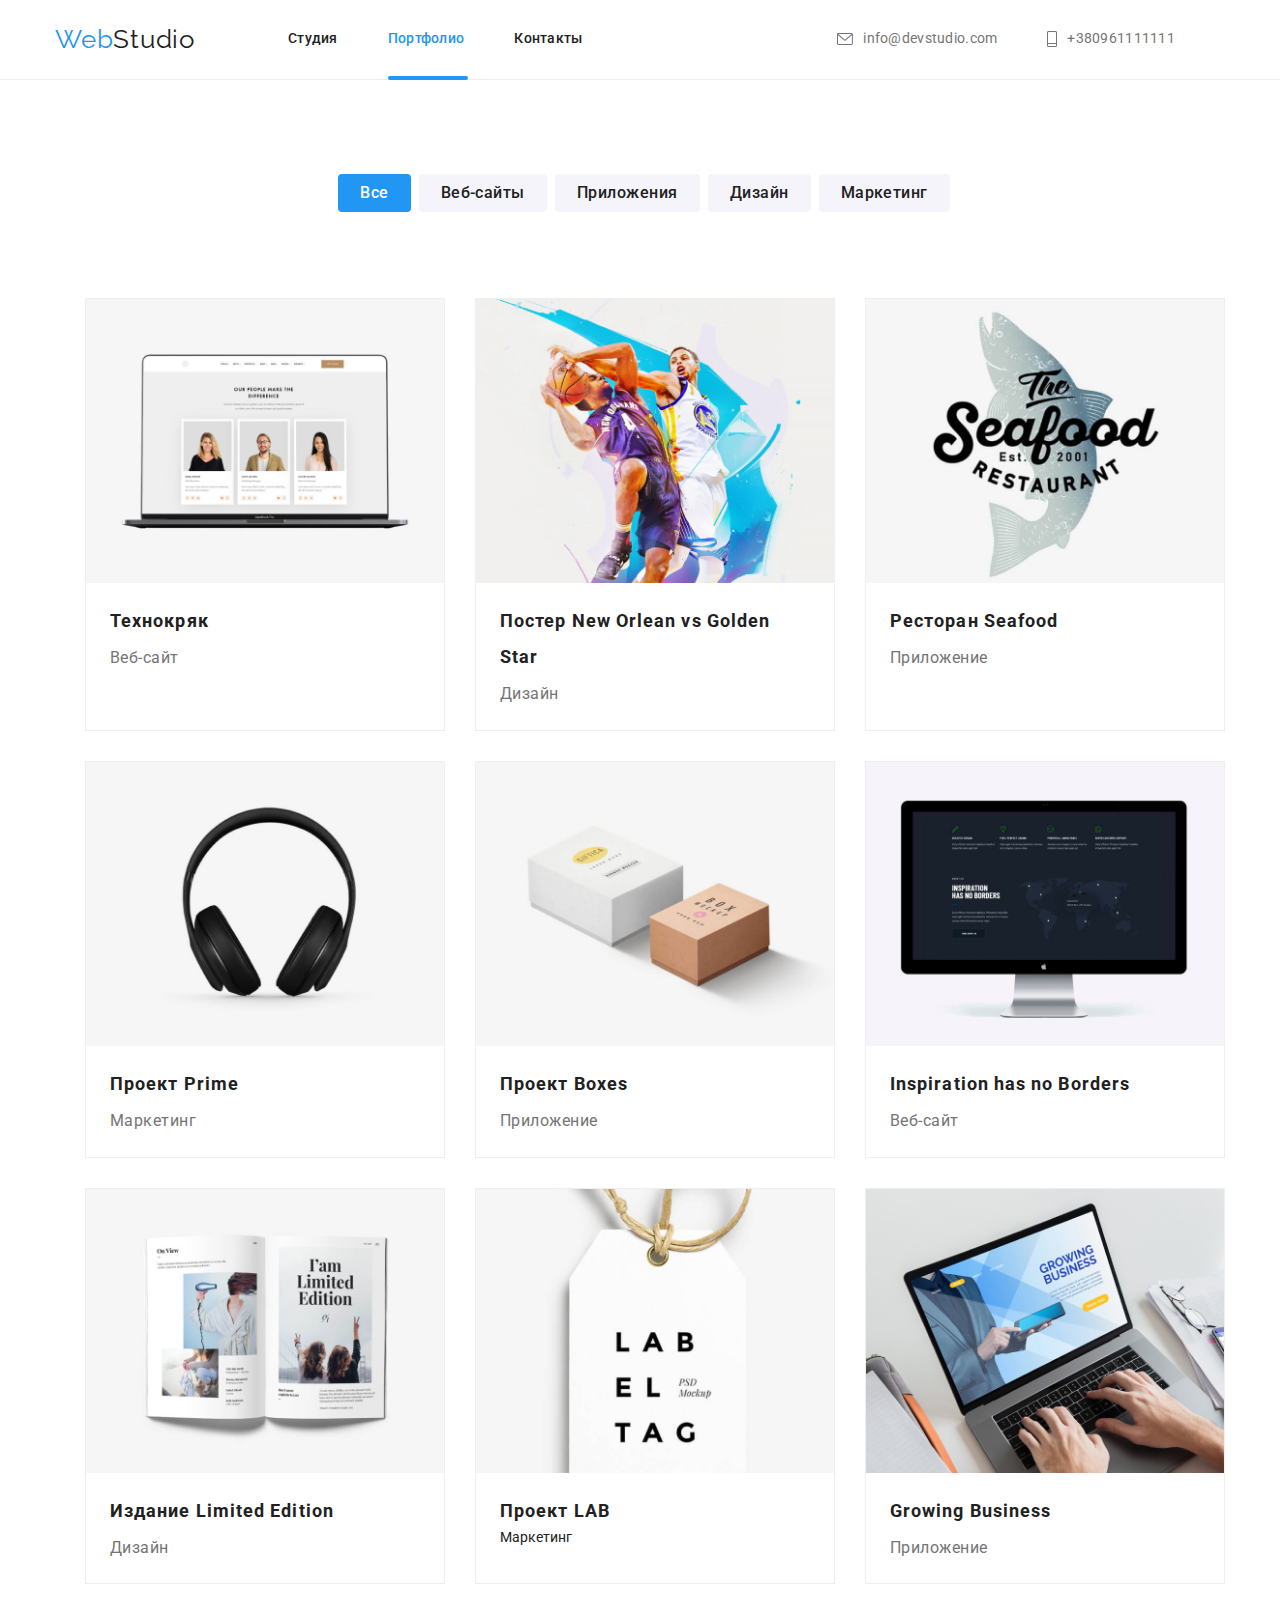
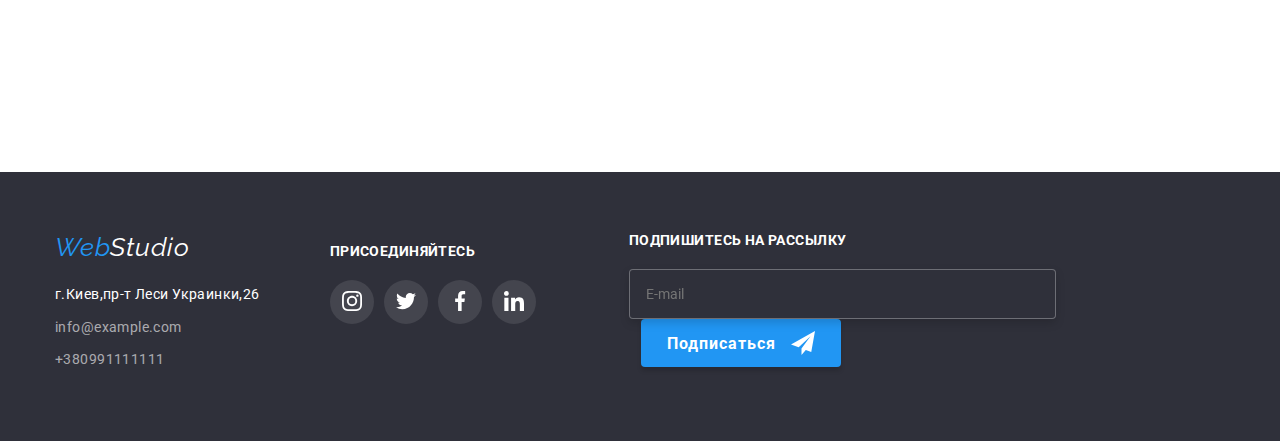
==== commit 1140d9fe: "Add files via upload" ====
--- a/portfolio.html
+++ b/portfolio.html
@@ -121,8 +121,8 @@
                                 <source media="(max-width:767px)"
                                     srcset="./portfolio-images/first_tel.jpg  1x, ./portfolio-images/first@2x_tel.jpg 2x"
                                     type="image/jpeg" />
-                                <img class="picture" src="./portfolio-images/first_tel.jpg" alt="Веб-сайт" width="450"
-                                    height="294" />
+                                <img class="cards-type__picture" src="./portfolio-images/first_tel.jpg" alt="Веб-сайт"
+                                    width="450" height="294" />
                             </picture>
 
                             <div class="portfolio-overlay">
@@ -154,8 +154,8 @@
                                 <source media="(max-width:767px)"
                                     srcset="./portfolio-images/second_tel.jpg  1x, ./portfolio-images/second@2x_tel.jpg 2x"
                                     type="image/jpeg" />
-                                <img class="cards-type__picturepicture" src="./portfolio-images/second_tel.jpg"
-                                    alt="Дизайн" width="450" height="294" />
+                                <img class="cards-type__picture" src="./portfolio-images/second_tel.jpg" alt="Дизайн"
+                                    width="450" height="294" />
                             </picture>
 
                             <div class="portfolio-overlay">
@@ -186,8 +186,8 @@
                                 <source media="(max-width:767px)"
                                     srcset="./portfolio-images/third_tel.jpg  1x, ./portfolio-images/third@2x_tel.jpg 2x"
                                     type="image/jpeg" />
-                                <img class="cards-type__picturepicture" src="./portfolio-images/third_tel.jpg"
-                                    alt="Дизайн" width="450" height="294" />
+                                <img class="cards-type__picture" src="./portfolio-images/third_tel.jpg" alt="Дизайн"
+                                    width="450" height="294" />
                             </picture>
                             <div class="portfolio-overlay">
                                 <p class="portfolio-overlay__description">Ресурс предлагает комплексные предложения с
@@ -216,8 +216,8 @@
                                 <source media="(max-width:767px)"
                                     srcset="./portfolio-images/fourth_tel.jpg  1x, ./portfolio-images/fourth@2x_tel.jpg 2x"
                                     type="image/jpeg" />
-                                <img class="cards-type__picturepicture" src="./portfolio-images/fourth_tel.jpg"
-                                    alt="Дизайн" width="450" height="294" />
+                                <img class="cards-type__picture" src="./portfolio-images/fourth_tel.jpg" alt="Дизайн"
+                                    width="450" height="294" />
                             </picture>
                             <div class="portfolio-overlay">
                                 <p class="portfolio-overlay__description">Ресурс предлагает комплексные предложения с
@@ -247,8 +247,8 @@
                                 <source media="(max-width:767px)"
                                     srcset="./portfolio-images/fivth_tel.jpg  1x, ./portfolio-images/fivth@2x_tel.jpg 2x"
                                     type="image/jpeg" />
-                                <img class="cards-type__picturepicture" src="./portfolio-images/fivth_tel.jpg"
-                                    alt="Дизайн" width="450" height="294" />
+                                <img class="cards-type__picture" src="./portfolio-images/fivth_tel.jpg" alt="Дизайн"
+                                    width="450" height="294" />
                             </picture>
                             <div class="portfolio-overlay">
                                 <p class="portfolio-overlay__description">Ресурс предлагает комплексные предложения с
@@ -278,8 +278,8 @@
                                 <source media="(max-width:767px)"
                                     srcset="./portfolio-images/sixth_tel.jpg  1x, ./portfolio-images/sixth@2x_tel.jpg 2x"
                                     type="image/jpeg" />
-                                <img class="cards-type__picturepicture" src="./portfolio-images/sixth_tel.jpg"
-                                    alt="Дизайн" width="450" height="294" />
+                                <img class="cards-type__picture" src="./portfolio-images/sixth_tel.jpg" alt="Дизайн"
+                                    width="450" height="294" />
                             </picture>
                             <div class="portfolio-overlay">
                                 <p class="portfolio-overlay__description">Ресурс предлагает комплексные предложения с
@@ -309,8 +309,8 @@
                                 <source media="(max-width:767px)"
                                     srcset="./portfolio-images/seven_tel.jpg  1x, ./portfolio-images/seven@2x_tel.jpg 2x"
                                     type="image/jpeg" />
-                                <img class="cards-type__picturepicture" src="./portfolio-images/seven_tel.jpg"
-                                    alt="Дизайн" width="450" height="294" />
+                                <img class="cards-type__picture" src="./portfolio-images/seven_tel.jpg" alt="Дизайн"
+                                    width="450" height="294" />
                             </picture>
                             <div class="portfolio-overlay">
                                 <p class="portfolio-overlay__description">Ресурс предлагает комплексные предложения с
@@ -340,8 +340,8 @@
                                 <source media="(max-width:767px)"
                                     srcset="./portfolio-images/eight_tel.jpg  1x, ./portfolio-images/eight@2x_tel.jpg 2x"
                                     type="image/jpeg" />
-                                <img class="cards-type__picturepicture" src="./portfolio-images/eight_tel.jpg"
-                                    alt="Дизайн" width="450" height="294" />
+                                <img class="cards-type__picture" src="./portfolio-images/eight_tel.jpg" alt="Дизайн"
+                                    width="450" height="294" />
                             </picture>
                             <div class="portfolio-overlay">
                                 <p class="portfolio-overlay__description">Ресурс предлагает комплексные предложения с
@@ -371,8 +371,8 @@
                                 <source media="(max-width:767px)"
                                     srcset="./portfolio-images/nine_tel.jpg  1x, ./portfolio-images/nine@2x_tel.jpg 2x"
                                     type="image/jpeg" />
-                                <img class="cards-type__picturepicture" src="./portfolio-images/nine_tel.jpg"
-                                    alt="Дизайн" width="450" height="294" />
+                                <img class="cards-type__picture" src="./portfolio-images/nine_tel.jpg" alt="Дизайн"
+                                    width="450" height="294" />
                             </picture>
                             <div class="portfolio-overlay">
                                 <p class="portfolio-overlay__description">Ресурс предлагает комплексные предложения с
--- a/css/main.min.css
+++ b/css/main.min.css
@@ -1 +1 @@
-:root{--main-color: #E5E5E5;--additional-color: #2196F3;--type-color: #212121;--mini-calor: #757575;--phone-color: #2F303A;--fast-animation: 1s;--card-set-gap: 30px}body{font-family:"Roboto",sans-serif;font-size:14px;color:var(--type-color);margin:0}body.no-scroll{overflow:hidden}.page-header{margin-top:24px;margin-bottom:25px}.page-head{padding-top:24px;padding-bottom:25px;border-bottom:1px solid #ececec}h1,h2,h3,h4{margin:0}li{list-style-type:none}a{text-decoration:none}img{max-width:100%;display:block;height:auto}*{margin:0;padding:0}.cards-type{display:-webkit-box;display:-ms-flexbox;display:flex;-ms-flex-wrap:wrap;flex-wrap:wrap;-webkit-box-pack:center;-ms-flex-pack:center;justify-content:center;padding-top:40px;padding-bottom:60px}@media screen and (min-width: 768px){.cards-type{padding-top:30px;padding-bottom:60px;-webkit-box-pack:start;-ms-flex-pack:start;justify-content:flex-start}}@media screen and (min-width: 1200px){.cards-type{padding-top:56px;padding-bottom:94px}}.cards-type .cards-type__about{margin-left:var(--card-set-gap);margin-top:var(--card-set-gap);background:#fff;border:1px solid #eee}@media screen and (min-width: 480px)and (max-width: 767px){.cards-type .cards-type__about{margin-left:0px}}@media screen and (min-width: 768px){.cards-type .cards-type__about{-ms-flex-preferred-size:calc(50% - 30px);flex-basis:calc(50% - 30px)}}@media screen and (min-width: 1200px){.cards-type .cards-type__about{-ms-flex-preferred-size:calc(33.3333333333% - 30px);flex-basis:calc(33.3333333333% - 30px)}}.cards-type__wrapper{position:relative;overflow:hidden}.card-content{padding-left:24px;padding-right:24px;padding-bottom:20px;padding-top:20px}.card-content__goods{font-weight:700;font-size:18px;line-height:2;letter-spacing:.06em;color:var(--type-color)}.card-content__description{font-weight:400;font-size:16px;line-height:1.9;letter-spacing:.03em;color:var(--mini-calor);margin-top:4px;margin-bottom:0}.portfolio-overlay{display:-webkit-box;display:-ms-flexbox;display:flex;font-family:"Roboto";font-style:normal;font-weight:400;font-size:18px;line-height:1.6;letter-spacing:.03em;color:#fff;-webkit-box-pack:center;-ms-flex-pack:center;justify-content:center;-webkit-box-align:center;-ms-flex-align:center;align-items:center;background-color:rgba(33,150,243,.9);padding:15px;position:absolute;top:0;left:0;-webkit-transform:translateY(140%);transform:translateY(140%);-webkit-transition:400ms;transition:400ms}@media screen and (min-width: 480px){.portfolio-overlay{width:450px;height:294px}}@media screen and (min-width: 768px){.portfolio-overlay{width:354px;height:294px}}@media screen and (min-width: 1200px){.portfolio-overlay{width:370px;height:294px}}.cards-type__abouthover{-webkit-box-shadow:0px 1px 1px rgba(0,0,0,.12),0px 4px 4px rgba(0,0,0,.06),1px 4px 6px rgba(0,0,0,.16);box-shadow:0px 1px 1px rgba(0,0,0,.12),0px 4px 4px rgba(0,0,0,.06),1px 4px 6px rgba(0,0,0,.16);-webkit-transition:-webkit-box-shadow 250ms;transition:-webkit-box-shadow 250ms;transition:box-shadow 250ms;transition:box-shadow 250ms, -webkit-box-shadow 250ms;-webkit-transition-timing-function:cubic-bezier(0.4, 0, 0.2, 1);transition-timing-function:cubic-bezier(0.4, 0, 0.2, 1)}.cards-type__about:hover .portfolio-overlay{-webkit-transform:translateY(0);transform:translateY(0)}.container{width:1200px;padding-left:15px;padding-right:15px;margin-left:auto;margin-right:auto}@media screen and (min-width: 480px){.container{max-width:480px}}@media screen and (min-width: 768px){.container{max-width:768px}}@media screen and (min-width: 1200px){.container{max-width:1200px}}section{padding-top:94px;padding-bottom:94px}.btn{font-size:16px;line-height:1.9;letter-spacing:.06em;cursor:pointer;outline:none;border:32px;border-radius:4px;-webkit-box-shadow:0px 4px 4px rgba(0,0,0,.15);box-shadow:0px 4px 4px rgba(0,0,0,.15);font-weight:700;height:48px;width:200px;-webkit-transition:background-color 250ms;transition:background-color 250ms;-webkit-transition-timing-function:cubic-bezier(0.4, 0, 0.2, 1);transition-timing-function:cubic-bezier(0.4, 0, 0.2, 1);background-color:var(--additional-color);color:#fff;border:none}.btn:hover{background-color:#188ce8}.btn-form{-webkit-box-shadow:0px 4px 4px rgba(0,0,0,.15);box-shadow:0px 4px 4px rgba(0,0,0,.15);margin-left:12px}.close-button{display:-webkit-box;display:-ms-flexbox;display:flex;position:absolute;top:0;right:0;-webkit-transform:translate(-17%, 17%);transform:translate(-17%, 17%);background:#fff;border:1px solid rgba(0,0,0,.1);border-radius:50%;width:30px;height:30px;-webkit-box-pack:center;-ms-flex-pack:center;justify-content:center;-webkit-box-align:center;-ms-flex-align:center;align-items:center;padding:0;cursor:pointer}.close-button:hover{fill:var(--additional-color)}.close-button-icon{width:11px;height:11px}.btn-current{font-size:16px;line-height:1.6;Letter-spacing:.03em;color:var(--type-color);font-weight:500;font-family:inherit;outline:none;border:none;border-radius:4px;background-color:#f5f4fa;border-color:#f5f4fa;padding-top:6px;padding-bottom:6px;padding-left:22px;padding-right:22px;-webkit-transition:background-color 250ms;transition:background-color 250ms;-webkit-transition-timing-function:cubic-bezier(0.4, 0, 0.2, 1);transition-timing-function:cubic-bezier(0.4, 0, 0.2, 1)}.btn-current:hover{cursor:pointer;background-color:var(--additional-color);color:#fff}.btn-current--color{background-color:var(--additional-color);color:#fff}.social-media{display:-webkit-box;display:-ms-flexbox;display:flex;-webkit-box-pack:center;-ms-flex-pack:center;justify-content:center}.social-media__items:not(:last-child){margin-right:10px}.social-media__links{display:-webkit-box;display:-ms-flexbox;display:flex;-webkit-box-align:center;-ms-flex-align:center;align-items:center;-webkit-box-pack:center;-ms-flex-pack:center;justify-content:center;width:44px;height:44px;background-color:#fff;border-radius:50%;-webkit-transition:background-color 250ms;transition:background-color 250ms;-webkit-transition-timing-function:cubic-bezier(0.4, 0, 0.2, 1);transition-timing-function:cubic-bezier(0.4, 0, 0.2, 1)}.social-media__links:hover,.social-media__links:focus{fill:#fff;background-color:var(--additional-color)}.icon{width:20px;height:20px;fill:#afb1b8;-webkit-transition:background-color 250ms;transition:background-color 250ms;-webkit-transition-timing-function:cubic-bezier(0.4, 0, 0.2, 1);transition-timing-function:cubic-bezier(0.4, 0, 0.2, 1)}.icon:hover,.icon:focus{fill:#fff;background-color:var(--additional-color)}.thumb{height:120px;background-repeat:no-repeat;background-position:center;background:#f5f4fa;border-radius:4px;display:-webkit-box;display:-ms-flexbox;display:flex;-webkit-box-align:center;-ms-flex-align:center;align-items:center;-webkit-box-pack:center;-ms-flex-pack:center;justify-content:center}@media screen and (min-width: 768px){.thumb{padding-top:30px;width:350px}}@media screen and (min-width: 1200px){.thumb{width:270px;padding-top:0px}}.thumb__link{height:70px;left:0;width:70px}.thumb-banner{margin-top:30px;font-size:14px;line-height:1.11;letter-spacing:.03em;color:var(--type-color);text-transform:uppercase;margin-bottom:10px}@media screen and (min-width: 480px)and (max-width: 767px){.thumb-banner{text-align:center}}.thumb-description{width:270px;height:75px;font-weight:400;font-size:14px;line-height:1.7;letter-spacing:.03em;color:var(--mini-calor)}@media screen and (min-width: 480px){.thumb-description{width:100%}}.clients-title{font-family:"Roboto";font-weight:bold;font-size:36px;line-height:1.16;text-align:center;letter-spacing:.03em;margin-bottom:50px}.clients-list{display:-webkit-box;display:-ms-flexbox;display:flex;padding:0;margin-top:-50px;margin-left:-30px;margin-bottom:0}@media screen and (min-width: 480px)and (max-width: 767px){.clients-list{-ms-flex-wrap:wrap;flex-wrap:wrap;display:-webkit-box;display:-ms-flexbox;display:flex}}@media screen and (min-width: 768px)and (max-width: 1199px){.clients-list{display:-webkit-box;display:-ms-flexbox;display:flex;-ms-flex-wrap:wrap;flex-wrap:wrap}}.clients-box{height:90px;margin-left:30px;margin-top:50px;border:1px solid #afb1b8;border-radius:4px;list-style-type:none}@media screen and (min-width: 480px)and (max-width: 767px){.clients-box{margin-top:30px}}@media screen and (min-width: 768px)and (max-width: 1199px){.clients-box{margin-top:30px}}@media screen and (max-width: 767px){.clients-box:not(:first-child){margin-left:30px}}.clients-link{display:-webkit-box;display:-ms-flexbox;display:flex;-webkit-box-pack:center;-ms-flex-pack:center;justify-content:center;-webkit-box-align:center;-ms-flex-align:center;align-items:center;height:90px;width:170px;-webkit-transition:fill 250ms;transition:fill 250ms;-webkit-transition-timing-function:cubic-bezier(0.4, 0, 0.2, 1);transition-timing-function:cubic-bezier(0.4, 0, 0.2, 1)}@media screen and (min-width: 480px)and (max-width: 767px){.clients-link{width:208px}}@media screen and (min-width: 768px)and (max-width: 1199px){.clients-link{width:223px}}.clients-list .clients-photo-1{width:42px;height:46px;fill:#afb1b8;-webkit-transition:fill 250ms;transition:fill 250ms;-webkit-transition-timing-function:cubic-bezier(0.4, 0, 0.2, 1);transition-timing-function:cubic-bezier(0.4, 0, 0.2, 1)}.clients-box:hover,.clients-focus{border:1px solid #2196f3}.clients-link:hover .clients-photo-1,.clients-link:focus .clients-photo-1{fill:var(--additional-color)}.clients-list .clients-photo-2{width:40px;height:52px;fill:#afb1b8;-webkit-transition:fill 250ms;transition:fill 250ms;-webkit-transition-timing-function:cubic-bezier(0.4, 0, 0.2, 1);transition-timing-function:cubic-bezier(0.4, 0, 0.2, 1)}.clients-link:hover .clients-photo-2,.clients-link:focus .clients-photo-2{fill:var(--additional-color)}.clients-list .clients-photo-3{width:44px;height:41px;fill:#afb1b8;-webkit-transition:fill 250ms;transition:fill 250ms;-webkit-transition-timing-function:cubic-bezier(0.4, 0, 0.2, 1);transition-timing-function:cubic-bezier(0.4, 0, 0.2, 1)}.clients-link:hover .clients-photo-3,.clients-link:focus .clients-photo-3{fill:var(--additional-color)}.clients-list .clients-photo-4{width:84px;height:40px;fill:#afb1b8;-webkit-transition:fill 250ms;transition:fill 250ms;-webkit-transition-timing-function:cubic-bezier(0.4, 0, 0.2, 1);transition-timing-function:cubic-bezier(0.4, 0, 0.2, 1)}.clients-link:hover .clients-photo-4,.clients-link:focus .clients-photo-4{fill:var(--additional-color)}.clients-list .clients-photo-5{width:62px;height:45px;fill:#afb1b8;-webkit-transition:fill 250ms;transition:fill 250ms;-webkit-transition-timing-function:cubic-bezier(0.4, 0, 0.2, 1);transition-timing-function:cubic-bezier(0.4, 0, 0.2, 1)}.clients-link:hover .clients-photo-5,.clients-link:focus .clients-photo-5{fill:var(--additional-color)}.clients-list .clients-photo-6{width:94px;height:44px;fill:#afb1b8;-webkit-transition:fill 250ms;transition:fill 250ms;-webkit-transition-timing-function:cubic-bezier(0.4, 0, 0.2, 1);transition-timing-function:cubic-bezier(0.4, 0, 0.2, 1)}.clients-link:hover .clients-photo-6,.clients-link:focus .clients-photo-6{fill:var(--additional-color)}.logo1{font-family:"Raleway",sans-serif;font-size:26px;line-height:1.17;vertical-align:top;letter-spacing:.03em;color:var(--additional-color)}.logo1__accent{color:var(--type-color)}.list{list-style:none;margin:0}.btn-list{display:-webkit-box;display:-ms-flexbox;display:flex;-webkit-box-pack:center;-ms-flex-pack:center;justify-content:center}@media screen and (min-width: 480px){.btn-list{display:-webkit-box;display:-ms-flexbox;display:flex;-ms-flex-wrap:wrap;flex-wrap:wrap;-webkit-box-pack:start;-ms-flex-pack:start;justify-content:flex-start}}@media screen and (min-width: 768px){.btn-list{display:-webkit-box;display:-ms-flexbox;display:flex;-webkit-box-pack:center;-ms-flex-pack:center;justify-content:center}}.btn-list .button-type{margin-left:8px}@media screen and (min-width: 480px){.btn-list .button-type{margin-bottom:20px;-webkit-box-pack:start;-ms-flex-pack:start;justify-content:flex-start}}.input-list{margin-top:20px}.feature-list{display:-webkit-box;display:-ms-flexbox;display:flex;-webkit-box-pack:center;-ms-flex-pack:center;justify-content:center}@media screen and (min-width: 480px){.feature-list{display:block}}@media screen and (min-width: 768px)and (max-width: 1199px){.feature-list{max-width:768px;display:-webkit-box;display:-ms-flexbox;display:flex;-ms-flex-wrap:wrap;flex-wrap:wrap}}@media screen and (min-width: 1200px){.feature-list{display:-webkit-box;display:-ms-flexbox;display:flex;-webkit-box-pack:center;-ms-flex-pack:center;justify-content:center}}.marks{margin-left:30px;margin-bottom:30px;margin-top:0px}@media screen and (min-width: 468px)and (max-width: 767px){.marks{margin-left:0px}}@media screen and (min-width: 768px){.marks{-ms-flex-preferred-size:calc((100% - 60px)/2);flex-basis:calc((100% - 60px)/2)}}@media screen and (min-width: 1200px){.marks{margin-right:30px;-ms-flex-preferred-size:calc((100% - 60px)/2);flex-basis:calc((100% - 60px)/2);margin-left:0px}}.marks:first-child{margin-left:0px}.marks:nth-child(3){margin-left:0px}.sign-up-form{padding:40px}.form-field{margin-bottom:10px;display:-webkit-box;display:-ms-flexbox;display:flex;-webkit-box-orient:vertical;-webkit-box-direction:normal;-ms-flex-direction:column;flex-direction:column;position:relative}.sign-up-form .form-field label{font-size:12px;letter-spacing:.01em;text-align:left;color:var(--mini-calor)}.form-field__style:hover{border-color:var(--additional-color);outline:var(--additional-color)}.form-field__style:focus{border-color:var(--additional-color);outline:var(--additional-color)}.form-field__style:hover+.form-field__icon,.form-field__style:focus+.form-field__icon{fill:var(--additional-color)}.sign-up-form .form-field textarea:hover{border-color:var(--additional-color);outline:var(--additional-color)}.sign-up-form .form-field textarea:focus{border-color:var(--additional-color);outline:var(--additional-color)}.form-field__style{margin-top:4px;width:100%;height:40px;border:1px solid rgba(33,33,33,.2);border-radius:4px;padding-left:42px;padding-top:12px;padding-bottom:12px;cursor:pointer;-webkit-transition:border 250ms cubic-bezier(0.4, 0, 0.2, 1);transition:border 250ms cubic-bezier(0.4, 0, 0.2, 1)}.title-window{font-style:normal;font-weight:700;font-size:20px;line-height:1.15;text-align:center;letter-spacing:.03em;color:#212121;margin-bottom:12px;-webkit-transition:border 250ms cubic-bezier(0.4, 0, 0.2, 1);transition:border 250ms cubic-bezier(0.4, 0, 0.2, 1)}.sign-up-form textarea{border:1px solid rgba(33,33,33,.2);border-radius:4px;width:100%;cursor:pointer;margin-top:4px;-webkit-transition:border 250ms cubic-bezier(0.4, 0, 0.2, 1);transition:border 250ms cubic-bezier(0.4, 0, 0.2, 1)}.check-box{width:16px;height:15px;appearance:none;-webkit-appearance:none;-moz-appearance:none;-webkit-box-align:center;-ms-flex-align:center;align-items:center}.div-box{margin-top:20px}.text-color{text-decoration:underline;color:var(--additional-color);margin-left:4px}.text-size{resize:none}.form-field__icon{position:absolute;-webkit-transform:translate(12px, 32px);transform:translate(12px, 32px)}.form-field__icon:focus,.form-field__icon:hover{fill:var(--additional-color)}.text-box{display:-webkit-box;display:-ms-flexbox;display:flex;-webkit-box-align:center;-ms-flex-align:center;align-items:center;margin-bottom:30px}@media screen and (min-width: 480px)and (max-width: 1199px){.text-box{display:inline-block}}.check-icon{width:15px;height:16px;border:2px solid #212121;display:inline-block;border-radius:2px;margin-right:7px}.check-box:checked+.check-icon{background-image:url(../photos/svg/icon\ check.svg);background-position:center;background-color:var(--additional-color);background-origin:border-box;border-color:var(--additional-color);background-repeat:no-repeat}.modificator{padding-top:0}.photos{display:-webkit-box;display:-ms-flexbox;display:flex;width:100%}.work-photos{margin-right:30px}.work-photos:last-child{margin-right:0px}.work{font-weight:700;font-size:36px;line-height:1.16;text-align:center;letter-spacing:.03em;color:var(--type-color);margin-bottom:50px}.img-wrapper{position:relative}.img-wrapper{display:block}@media screen and (min-width: 480px)and (max-width: 1199px){.img-wrapper{display:none}}.photo-description{font-style:normal;font-weight:700;font-size:14px;line-height:16px;letter-spacing:.03em;text-transform:uppercase;position:absolute;bottom:0px;text-align:center;padding-top:27px;background-color:rgba(47,48,58,.8);width:370px;height:70px;color:#fff}.mobile-menu-btn{background-color:rgba(0,0,0,0);border:none;display:-webkit-box;display:-ms-flexbox;display:flex;-webkit-box-align:center;-ms-flex-align:center;align-items:center;-webkit-box-pack:center;-ms-flex-pack:center;justify-content:center;margin-left:277px}@media screen and (min-width: 768px){.mobile-menu-btn{display:none}}.mobile-menu-btn.is-open .mobile-menu-burger{opacity:0}.mobile-menu-close{opacity:0;-webkit-transition:500ms;transition:500ms}.mobile-menu-btn.is-open .mobile-menu-close{opacity:1}.mobile-menu-icon{z-index:10}@media screen and (min-width: 768px){.mobile-menu-icon{display:none}}.main-nav{display:-webkit-box;display:-ms-flexbox;display:flex;-webkit-box-align:center;-ms-flex-align:center;align-items:center;-webkit-box-pack:justify;-ms-flex-pack:justify;justify-content:space-between}.main-nav .logo-links{display:-webkit-box;display:-ms-flexbox;display:flex;-webkit-box-pack:justify;-ms-flex-pack:justify;justify-content:space-between;-webkit-box-align:center;-ms-flex-align:center;align-items:center}.site-nav{display:-webkit-box;display:-ms-flexbox;display:flex;margin-left:93px}@media screen and (min-width: 480px){.site-nav{display:none}}@media screen and (min-width: 768px){.site-nav{display:-webkit-box;display:-ms-flexbox;display:flex;margin-left:88px}}@media screen and (min-width: 1200px){.site-nav{display:-webkit-box;display:-ms-flexbox;display:flex;margin-left:93px}}.item{margin-right:50px}.item:last-child{margin-right:0px}.site-nav__info{font-weight:500;font-size:14px;line-height:1.14;letter-spacing:.02em;color:var(--type-color);display:block;-webkit-transition:color 250ms;transition:color 250ms;-webkit-transition-timing-function:cubic-bezier(0.4, 0, 0.2, 1);transition-timing-function:cubic-bezier(0.4, 0, 0.2, 1)}.site-nav__info:hover{color:var(--additional-color);background-color:rgba(0,0,0,0)}.site-nav__studio{font-weight:500;font-size:14px;line-height:1.14;letter-spacing:.02em;display:block;position:relative}.site-nav__studio::after{content:"";width:48px;height:4px;display:block;position:absolute;background-color:var(--additional-color);bottom:-33px;border-radius:2px}@media screen and (min-width: 468px)and (max-width: 1199px){.site-nav__studio::after{bottom:-43px}}.site-nav__studio--active{color:var(--additional-color)}.site-nav__portfolio{font-weight:500;font-size:14px;line-height:1.14;letter-spacing:.02em;display:block;position:relative}.site-nav__portfolio::after{content:"";width:80px;height:4px;display:block;position:absolute;background-color:var(--additional-color);bottom:-33px;border-radius:2px}.contacts-list{display:-webkit-box;display:-ms-flexbox;display:flex}@media screen and (min-width: 480px){.contacts-list{display:none}}@media screen and (min-width: 768px)and (max-width: 1199px){.contacts-list{display:block;margin-left:74px}}@media screen and (min-width: 1200px){.contacts-list{display:-webkit-box;display:-ms-flexbox;display:flex}}.points{margin-right:50px}.points .points:last-child{margin-right:0px}@media screen and (min-width: 768px)and (max-width: 1199px){.points{padding-bottom:10px}}.contacts-list__phone{width:10px;height:16px;fill:var(--mini-calor);-webkit-transition:fill 250ms;transition:fill 250ms;-webkit-transition-timing-function:cubic-bezier(0.4, 0, 0.2, 1);transition-timing-function:cubic-bezier(0.4, 0, 0.2, 1)}@media screen and (min-width: 768px)and (max-width: 1199px){.contacts-list__phone{width:10px;height:14px}}.list__icons{margin-right:10px}@media screen and (min-width: 768px)and (max-width: 1199px){.list__icons{margin-right:8px}}.contacts-list__mail{width:16px;height:12px;fill:var(--mini-calor);-webkit-transition:fill 250ms;transition:fill 250ms;-webkit-transition-timing-function:cubic-bezier(0.4, 0, 0.2, 1);transition-timing-function:cubic-bezier(0.4, 0, 0.2, 1)}@media screen and (min-width: 768px)and (max-width: 1199px){.contacts-list__mail{width:14px;height:10px}}.contacts-list__link1{font-size:14px;line-height:1.14;text-align:left;letter-spacing:.02em;color:var(--mini-calor);-webkit-box-align:center;-ms-flex-align:center;align-items:center;text-decoration:none;display:-webkit-box;display:-ms-flexbox;display:flex;-webkit-transition:color 250ms;transition:color 250ms;-webkit-transition-timing-function:cubic-bezier(0.4, 0, 0.2, 1);transition-timing-function:cubic-bezier(0.4, 0, 0.2, 1)}.contacts-list__link1:hover .contacts-list__mail{fill:var(--additional-color)}.contacts-list__link1:hover .contacts-list__phone{fill:var(--additional-color)}.contacts-list__link1:hover{-webkit-transition-timing-function:cubic-bezier(0.4, 0, 0.2, 1);transition-timing-function:cubic-bezier(0.4, 0, 0.2, 1);color:var(--additional-color)}.hero{padding:200px 0;text-align:center;background-color:var(--phone-color);display:-webkit-box;display:-ms-flexbox;display:flex;-webkit-box-orient:vertical;-webkit-box-direction:normal;-ms-flex-direction:column;flex-direction:column;-webkit-box-pack:center;-ms-flex-pack:center;justify-content:center;background-image:-webkit-gradient(linear, left top, right top, from(rgba(47, 48, 58, 0.4)), to(rgba(47, 48, 58, 0.4))),url(../image/background_tel.jpg);background-image:linear-gradient(to right, rgba(47, 48, 58, 0.4), rgba(47, 48, 58, 0.4)),url(../image/background_tel.jpg);background-repeat:no-repeat;background-size:cover;background-position:center}@media(min-device-pixel-ratio: 2),(-webkit-min-device-pixel-ratio: 2),(min-resolution: 192dpi),(min-resolution: 2dppx){.hero{background-image:-webkit-gradient(linear, left top, right top, from(rgba(47, 48, 58, 0.4)), to(rgba(47, 48, 58, 0.4))),url(../image/background@2x_tel.jpg);background-image:linear-gradient(to right, rgba(47, 48, 58, 0.4), rgba(47, 48, 58, 0.4)),url(../image/background@2x_tel.jpg)}}@media screen and (min-width: 768px){.hero{background-image:-webkit-gradient(linear, left top, right top, from(rgba(47, 48, 58, 0.4)), to(rgba(47, 48, 58, 0.4))),url(../image/background_lap.jpg);background-image:linear-gradient(to right, rgba(47, 48, 58, 0.4), rgba(47, 48, 58, 0.4)),url(../image/background_lap.jpg)}}@media screen and (min-width: 768px)and (min-device-pixel-ratio: 2),screen and (min-width: 768px)and (-webkit-min-device-pixel-ratio: 2),screen and (min-width: 768px)and (min-resolution: 192dpi),screen and (min-width: 768px)and (min-resolution: 2dppx){.hero{background-image:-webkit-gradient(linear, left top, right top, from(rgba(47, 48, 58, 0.4)), to(rgba(47, 48, 58, 0.4))),url(../image/background@2x_lap.jpg);background-image:linear-gradient(to right, rgba(47, 48, 58, 0.4), rgba(47, 48, 58, 0.4)),url(../image/background@2x_lap.jpg)}}@media screen and (min-width: 1200px){.hero{background-image:-webkit-gradient(linear, left top, right top, from(rgba(47, 48, 58, 0.4)), to(rgba(47, 48, 58, 0.4))),url(../image/background.jpg);background-image:linear-gradient(to right, rgba(47, 48, 58, 0.4), rgba(47, 48, 58, 0.4)),url(../image/background.jpg)}}@media screen and (min-width: 1200px)and (min-device-pixel-ratio: 2),screen and (min-width: 1200px)and (-webkit-min-device-pixel-ratio: 2),screen and (min-width: 1200px)and (min-resolution: 192dpi),screen and (min-width: 1200px)and (min-resolution: 2dppx){.hero{background-image:-webkit-gradient(linear, left top, right top, from(rgba(47, 48, 58, 0.4)), to(rgba(47, 48, 58, 0.4))),url(../image/background@2x_desc.jpg);background-image:linear-gradient(to right, rgba(47, 48, 58, 0.4), rgba(47, 48, 58, 0.4)),url(../image/background@2x_desc.jpg)}}.hero-title{font-size:44px;line-height:1.4;letter-spacing:.06em;text-transform:uppercase;color:#fff;margin-bottom:40px}@media screen and (min-width: 480px)and (max-width: 1199px){.hero-title{font-size:26px;line-height:42px;text-align:center;letter-spacing:.06em;color:#fff}}@media screen and (min-width: 1200px){.hero-title{font-size:44px;line-height:1.4;letter-spacing:.06em;text-transform:uppercase;color:#fff;margin-bottom:40px}}.topic{width:100%;background-color:var(--phone-color)}.logo2{font-family:"Raleway",sans-serif;font-size:26px;line-height:1.17;vertical-align:top;letter-spacing:.03em;color:var(--additional-color)}@media screen and (min-width: 480px)and (max-width: 767px){.logo2{text-align:center}}footer{background-color:var(--phone-color);padding:60px 0}.main-footer{display:-webkit-box;display:-ms-flexbox;display:flex;-webkit-box-orient:vertical;-webkit-box-direction:normal;-ms-flex-direction:column;flex-direction:column}@media screen and (min-width: 768px)and (max-width: 1199px){.main-footer{margin-right:234px}}.main-address{display:-webkit-box;display:-ms-flexbox;display:flex}@media screen and (min-width: 480px)and (max-width: 767px){.main-address{-webkit-box-orient:vertical;-webkit-box-direction:normal;-ms-flex-direction:column;flex-direction:column}}@media screen and (min-width: 768px)and (max-width: 1199px){.main-address{-ms-flex-wrap:wrap;flex-wrap:wrap;-webkit-box-pack:center;-ms-flex-pack:center;justify-content:center}}.information{-webkit-box-pack:center;-ms-flex-pack:center;justify-content:center;margin-left:0}.information a:hover{color:var(--additional-color)}@media screen and (min-width: 480px)and (max-width: 767px){.information{text-align:center;padding-bottom:60px}}.class-address-main{margin-top:20px;margin-bottom:9px}.class-address{margin-bottom:9px}.logo-mainer{color:#fff}.reference{font-style:normal;font-weight:400;font-size:14px;line-height:1.7;letter-spacing:.03em;color:#fff;-webkit-box-orient:vertical;-webkit-box-direction:normal;-ms-flex-direction:column;flex-direction:column;-webkit-transition:color 250ms;transition:color 250ms;-webkit-transition-timing-function:cubic-bezier(0.4, 0, 0.2, 1);transition-timing-function:cubic-bezier(0.4, 0, 0.2, 1)}.phone-mail{font-style:normal;font-weight:400;font-size:14px;line-height:1.7;letter-spacing:.03em;color:rgba(255,255,255,.6);-webkit-box-orient:vertical;-webkit-box-direction:normal;-ms-flex-direction:column;flex-direction:column;margin-bottom:9px;-webkit-transition:color 250ms;transition:color 250ms;-webkit-transition-timing-function:cubic-bezier(0.4, 0, 0.2, 1);transition-timing-function:cubic-bezier(0.4, 0, 0.2, 1)}.additional-address{margin-left:70px}@media screen and (min-width: 480px)and (max-width: 767px){.additional-address{text-align:center;padding-bottom:60px;margin-left:0}}.address-title{font-style:normal;font-weight:700;font-size:14px;line-height:1.14;letter-spacing:.03em;text-transform:uppercase;text-align:left;color:#fff;margin-top:12px;margin-bottom:0}@media screen and (min-width: 480px)and (max-width: 767px){.address-title{text-align:center}}@media screen and (min-width: 768px)and (max-width: 1199px){.address-title{text-align:center}}.address-apps{display:-webkit-box;display:-ms-flexbox;display:flex;-webkit-box-pack:center;-ms-flex-pack:center;justify-content:center;margin-top:20px;margin-bottom:0}.address-items{display:-webkit-box;display:-ms-flexbox;display:flex;-webkit-box-align:center;-ms-flex-align:center;align-items:center;-webkit-box-pack:center;-ms-flex-pack:center;justify-content:center;width:44px;height:44px;background-color:rgba(255,255,255,.1);border-radius:50%;margin-right:10px;-webkit-transition:background-color 250ms;transition:background-color 250ms;-webkit-transition-timing-function:cubic-bezier(0.4, 0, 0.2, 1);transition-timing-function:cubic-bezier(0.4, 0, 0.2, 1)}.address-items:last-child{margin-right:0px}.address-items:hover,.address-items:focus{background-color:var(--additional-color)}.address-icons{width:20px;height:20px;fill:#fff;-webkit-transition:background-color 250ms;transition:background-color 250ms;-webkit-transition-timing-function:cubic-bezier(0.4, 0, 0.2, 1);transition-timing-function:cubic-bezier(0.4, 0, 0.2, 1)}.address-icons:hover,.address-icons:focus{background-color:var(--additional-color)}@media screen and (min-width: 480px)and (max-width: 767px){.user-window{text-align:center;margin-left:0px}}@media screen and (min-width: 768px)and (max-width: 1199px){.user-window{-ms-flex-wrap:wrap;flex-wrap:wrap;margin-top:60px;text-align:center;margin-left:0}}@media screen and (min-width: 1200px){.user-window{margin-left:93px}}.text-form{font-style:normal;font-weight:700;font-size:14px;line-height:16px;letter-spacing:.03em;text-transform:uppercase;color:#fff}.input-list{margin-top:20px}@media screen and (min-width: 768px)and (max-width: 1199px){.input-list{-webkit-box-orient:vertical;-webkit-box-direction:normal;-ms-flex-direction:column;flex-direction:column;display:-webkit-box;display:-ms-flexbox;display:flex}}.btn-form{-webkit-box-shadow:0px 4px 4px rgba(0,0,0,.15);box-shadow:0px 4px 4px rgba(0,0,0,.15);margin-left:12px}@media screen and (min-width: 768px)and (max-width: 1199px){.btn-form{margin-left:123px;margin-top:30px}}.icon-btn{width:24px;height:24px;fill:#fff;margin-left:10px;-webkit-transform:translateY(6px);transform:translateY(6px)}.input-form{width:358px;height:50px;background-color:var(--phone-color);border:1px solid rgba(255,255,255,.3);-webkit-filter:drop-shadow(0px 4px 4px rgba(0, 0, 0, 0.15));filter:drop-shadow(0px 4px 4px rgba(0, 0, 0, 0.15));border-radius:4px;padding:15px 16px}@media screen and (min-width: 480px)and (max-width: 767px){.input-form{margin-bottom:20px}}@media screen and (min-width: 768px)and (max-width: 1199px){.input-form{border:1px solid rgba(255,255,255,.3);width:450px}}.backdrop{position:fixed;top:0;left:0;width:100%;height:100%;background-color:rgba(0,0,0,.2);-webkit-transition:opacity 80ms,visbility 80ms;transition:opacity 80ms,visbility 80ms;z-index:100}.backdrop.is-hidden{opacity:0;visibility:hidden;pointer-events:none}.modal{position:absolute;top:50%;left:50%;-webkit-transform:translate(-50%, -50%);transform:translate(-50%, -50%);width:528px;height:581px;background-color:#fff;-webkit-box-shadow:0px 1px 3px rgba(0,0,0,.12),0px 1px 1px rgba(0,0,0,.14),0px 2px 1px rgba(0,0,0,.2);box-shadow:0px 1px 3px rgba(0,0,0,.12),0px 1px 1px rgba(0,0,0,.14),0px 2px 1px rgba(0,0,0,.2);border-radius:4px}@media screen and (min-width: 480px){.modal{position:absolute;width:450px;height:609px}}@media screen and (min-width: 1200px){.modal{width:528px;height:581px}}.style{background-color:#f5f4fa}.team-title{font-weight:700;font-size:28px;line-height:1.18;text-align:center;letter-spacing:.03em;color:var(--type-color)}@media screen and (min-width: 768px){.team-title{font-weight:700;font-size:28px;line-height:1.18}}@media screen and (min-width: 1200px){.team-title{font-weight:700;font-size:36px;line-height:1.16}}.card-style{padding-top:30px;padding-bottom:30px}.card-set{display:-webkit-box;display:-ms-flexbox;display:flex}@media screen and (max-width: 767px){.card-set{padding-top:30px;padding-bottom:60px;display:block;margin-bottom:-30px;-webkit-box-pack:center;-ms-flex-pack:center;justify-content:center;-webkit-box-align:center;-ms-flex-align:center;align-items:center}}@media screen and (min-width: 768px)and (max-width: 1199px){.card-set{padding-top:30px;padding-bottom:60px;display:-webkit-box;display:-ms-flexbox;display:flex;-ms-flex-wrap:wrap;flex-wrap:wrap;-webkit-box-pack:center;-ms-flex-pack:center;justify-content:center;-webkit-box-align:center;-ms-flex-align:center;align-items:center}}@media screen and (min-width: 1200px){.card-set{padding-bottom:94px;padding-top:50px;display:-webkit-box;display:-ms-flexbox;display:flex}}.card-set .company{-webkit-box-shadow:0px 1px 3px rgba(0,0,0,.12),0px 1px 1px rgba(0,0,0,.14),0px 2px 1px rgba(0,0,0,.2);box-shadow:0px 1px 3px rgba(0,0,0,.12),0px 1px 1px rgba(0,0,0,.14),0px 2px 1px rgba(0,0,0,.2);border-radius:0px 0px 4px 4px;margin-left:30px;background-color:#fff;background-color:#fff}@media screen and (min-width: 480px)and (max-width: 767px){.card-set .company{margin-bottom:30px;margin-left:0px}}@media screen and (min-width: 768px)and (max-width: 1199px){.card-set .company{-ms-flex-preferred-size:45%;flex-basis:45%;margin-left:30px;margin-bottom:30px}}@media screen and (min-width: 1199px){.card-set{margin-left:0}}.name{font-weight:500;font-size:16px;line-height:1.9;text-align:center;letter-spacing:.03em;color:var(--type-color)}.job{font-weight:400;font-size:16px;line-height:1.9;text-align:center;letter-spacing:.03em;color:var(--mini-calor);margin-top:10px;margin-bottom:16px}.mobile-menu{position:fixed;top:0;left:0;-webkit-transform:translateX(100%);transform:translateX(100%);width:100vw;height:100vh;padding:48px 40px;display:-webkit-box;display:-ms-flexbox;display:flex;-webkit-box-orient:vertical;-webkit-box-direction:normal;-ms-flex-direction:column;flex-direction:column;background-color:#fff;text-align:left;-webkit-transition:-webkit-transform 500ms;transition:-webkit-transform 500ms;transition:transform 500ms;transition:transform 500ms, -webkit-transform 500ms;z-index:1}.mobile-menu.is-open{-webkit-transform:translateX(0);transform:translateX(0)}@media screen and (min-width: 768px){.mobile-menu{display:none}}.mobile-menu-nav{margin-bottom:auto}.mobile-menu-nav-item{padding-bottom:35px}.mobile-menu-info{font-family:"Roboto";font-style:normal;font-weight:500;font-size:40px;line-height:47px;text-align:center;letter-spacing:.02em;color:#212121}.mobile-menu-info--active{color:#2196f3}.mobile-menu-contacts{margin-bottom:64px}.mobile-menu-contacts-links{font-family:"Roboto";font-style:normal;font-weight:500;font-size:34px;line-height:40px;letter-spacing:.02em;color:#757575}.mobile-menu-contacts--active{color:#2196f3}.mobile-menu-contacts-item{padding-bottom:35px}.mobile-menu-socials{display:-webkit-box;display:-ms-flexbox;display:flex;-webkit-box-align:center;-ms-flex-align:center;align-items:center;-ms-flex-wrap:wrap;flex-wrap:wrap;gap:10px}.mobile-menu-socials-media{font-family:"Roboto";font-style:normal;font-weight:500;font-size:18px;line-height:22px;letter-spacing:.02em;color:#2196f3}.mobile-menu-socials-item:first-child{margin-left:0px}.mobile-menu-socials-item:not(:last-child) .mobile-menu-socials-media{padding-right:10px;border-right:1px solid rgba(33,33,33,.2)}/*# sourceMappingURL=main.min.css.map */+:root{--main-color: #E5E5E5;--additional-color: #2196F3;--type-color: #212121;--mini-calor: #757575;--phone-color: #2F303A;--fast-animation: 1s;--card-set-gap: 30px}body{font-family:"Roboto",sans-serif;font-size:14px;color:var(--type-color);margin:0}body.no-scroll{overflow:hidden}.page-header{margin-top:24px;margin-bottom:25px}.page-head{padding-top:24px;padding-bottom:25px;border-bottom:1px solid #ececec}h1,h2,h3,h4{margin:0}li{list-style-type:none}a{text-decoration:none}img{max-width:100%;display:block;height:auto}*{margin:0;padding:0}.cards-type{display:-webkit-box;display:-ms-flexbox;display:flex;-ms-flex-wrap:wrap;flex-wrap:wrap;-webkit-box-pack:center;-ms-flex-pack:center;justify-content:center;padding-top:40px;padding-bottom:60px}@media screen and (min-width: 768px){.cards-type{padding-top:30px;padding-bottom:60px;-webkit-box-pack:start;-ms-flex-pack:start;justify-content:flex-start}}@media screen and (min-width: 1200px){.cards-type{padding-top:56px;padding-bottom:94px}}.cards-type .cards-type__about{margin-left:var(--card-set-gap);margin-top:var(--card-set-gap);background:#fff;border:1px solid #eee}@media screen and (max-width: 767px){.cards-type .cards-type__about{margin-left:0px}}@media screen and (min-width: 768px){.cards-type .cards-type__about{-ms-flex-preferred-size:calc(50% - 30px);flex-basis:calc(50% - 30px)}}@media screen and (min-width: 1200px){.cards-type .cards-type__about{-ms-flex-preferred-size:calc(33.3333333333% - 30px);flex-basis:calc(33.3333333333% - 30px)}}.cards-type__wrapper{position:relative;overflow:hidden}.card-content{padding-left:24px;padding-right:24px;padding-bottom:20px;padding-top:20px}.card-content__goods{font-weight:700;font-size:18px;line-height:2;letter-spacing:.06em;color:var(--type-color)}.card-content__description{font-weight:400;font-size:16px;line-height:1.9;letter-spacing:.03em;color:var(--mini-calor);margin-top:4px;margin-bottom:0}.portfolio-overlay{display:-webkit-box;display:-ms-flexbox;display:flex;font-family:"Roboto";font-style:normal;font-weight:400;font-size:18px;line-height:1.6;letter-spacing:.03em;color:#fff;-webkit-box-pack:center;-ms-flex-pack:center;justify-content:center;-webkit-box-align:center;-ms-flex-align:center;align-items:center;background-color:rgba(33,150,243,.9);padding:15px;position:absolute;top:0;left:0;-webkit-transform:translateY(140%);transform:translateY(140%);-webkit-transition:400ms;transition:400ms}@media screen and (max-width: 767px){.portfolio-overlay{width:100%;height:100%}}@media screen and (min-width: 768px){.portfolio-overlay{width:354px;height:294px}}@media screen and (min-width: 1200px){.portfolio-overlay{width:370px;height:294px}}.cards-type__abouthover{-webkit-box-shadow:0px 1px 1px rgba(0,0,0,.12),0px 4px 4px rgba(0,0,0,.06),1px 4px 6px rgba(0,0,0,.16);box-shadow:0px 1px 1px rgba(0,0,0,.12),0px 4px 4px rgba(0,0,0,.06),1px 4px 6px rgba(0,0,0,.16);-webkit-transition:-webkit-box-shadow 250ms;transition:-webkit-box-shadow 250ms;transition:box-shadow 250ms;transition:box-shadow 250ms, -webkit-box-shadow 250ms;-webkit-transition-timing-function:cubic-bezier(0.4, 0, 0.2, 1);transition-timing-function:cubic-bezier(0.4, 0, 0.2, 1)}.cards-type__about:hover .portfolio-overlay{-webkit-transform:translateY(0);transform:translateY(0)}.container{width:100%;padding-left:15px;padding-right:15px;margin-left:auto;margin-right:auto}@media screen and (min-width: 325px)and (max-width: 767px){.container{max-width:480px}}@media screen and (min-width: 768px){.container{max-width:768px}}@media screen and (min-width: 1200px){.container{max-width:1200px}}section{padding-top:94px;padding-bottom:94px}.btn{font-size:16px;line-height:1.9;letter-spacing:.06em;cursor:pointer;outline:none;border:32px;border-radius:4px;-webkit-box-shadow:0px 4px 4px rgba(0,0,0,.15);box-shadow:0px 4px 4px rgba(0,0,0,.15);font-weight:700;height:48px;width:200px;-webkit-transition:background-color 250ms;transition:background-color 250ms;-webkit-transition-timing-function:cubic-bezier(0.4, 0, 0.2, 1);transition-timing-function:cubic-bezier(0.4, 0, 0.2, 1);background-color:var(--additional-color);color:#fff;border:none}.btn:hover{background-color:#188ce8}.btn-form{-webkit-box-shadow:0px 4px 4px rgba(0,0,0,.15);box-shadow:0px 4px 4px rgba(0,0,0,.15);margin-left:12px}.close-button{display:-webkit-box;display:-ms-flexbox;display:flex;position:absolute;top:0;right:0;-webkit-transform:translate(-17%, 17%);transform:translate(-17%, 17%);background:#fff;border:1px solid rgba(0,0,0,.1);border-radius:50%;width:30px;height:30px;-webkit-box-pack:center;-ms-flex-pack:center;justify-content:center;-webkit-box-align:center;-ms-flex-align:center;align-items:center;padding:0;cursor:pointer}.close-button:hover{fill:var(--additional-color)}.close-button-icon{width:11px;height:11px}.btn-current{font-size:16px;line-height:1.6;Letter-spacing:.03em;color:var(--type-color);font-weight:500;font-family:inherit;outline:none;border:none;border-radius:4px;background-color:#f5f4fa;border-color:#f5f4fa;padding-top:6px;padding-bottom:6px;padding-left:22px;padding-right:22px;-webkit-transition:background-color 250ms;transition:background-color 250ms;-webkit-transition-timing-function:cubic-bezier(0.4, 0, 0.2, 1);transition-timing-function:cubic-bezier(0.4, 0, 0.2, 1)}.btn-current:hover{cursor:pointer;background-color:var(--additional-color);color:#fff}.btn-current--color{background-color:var(--additional-color);color:#fff}.social-media{display:-webkit-box;display:-ms-flexbox;display:flex;-webkit-box-pack:center;-ms-flex-pack:center;justify-content:center}.social-media__items:not(:last-child){margin-right:10px}.social-media__links{display:-webkit-box;display:-ms-flexbox;display:flex;-webkit-box-align:center;-ms-flex-align:center;align-items:center;-webkit-box-pack:center;-ms-flex-pack:center;justify-content:center;width:44px;height:44px;background-color:#fff;border-radius:50%;-webkit-transition:background-color 250ms;transition:background-color 250ms;-webkit-transition-timing-function:cubic-bezier(0.4, 0, 0.2, 1);transition-timing-function:cubic-bezier(0.4, 0, 0.2, 1)}.social-media__links:hover,.social-media__links:focus{fill:#fff;background-color:var(--additional-color)}.icon{width:20px;height:20px;fill:#afb1b8;-webkit-transition:background-color 250ms;transition:background-color 250ms;-webkit-transition-timing-function:cubic-bezier(0.4, 0, 0.2, 1);transition-timing-function:cubic-bezier(0.4, 0, 0.2, 1)}.icon:hover,.icon:focus{fill:#fff;background-color:var(--additional-color)}.thumb{height:120px;background-repeat:no-repeat;background-position:center;background:#f5f4fa;border-radius:4px;display:-webkit-box;display:-ms-flexbox;display:flex;-webkit-box-align:center;-ms-flex-align:center;align-items:center;-webkit-box-pack:center;-ms-flex-pack:center;justify-content:center}@media screen and (min-width: 768px){.thumb{padding-top:30px;width:350px}}@media screen and (min-width: 1200px){.thumb{width:270px;padding-top:0px}}.thumb__link{height:70px;left:0;width:70px}.thumb-banner{margin-top:30px;font-size:14px;line-height:1.11;letter-spacing:.03em;color:var(--type-color);text-transform:uppercase;margin-bottom:10px}@media screen and (max-width: 767px){.thumb-banner{text-align:center}}.thumb-description{width:270px;height:75px;font-weight:400;font-size:14px;line-height:1.7;letter-spacing:.03em;color:var(--mini-calor)}@media screen and (max-width: 1199px){.thumb-description{width:100%}}.clients-title{font-family:"Roboto";font-weight:bold;font-size:36px;line-height:1.16;text-align:center;letter-spacing:.03em;margin-bottom:50px}.clients-list{display:-webkit-box;display:-ms-flexbox;display:flex;padding:0;margin-top:-50px;margin-left:-30px;margin-bottom:0}@media screen and (max-width: 767px){.clients-list{-ms-flex-wrap:wrap;flex-wrap:wrap;display:-webkit-box;display:-ms-flexbox;display:flex;-webkit-box-pack:center;-ms-flex-pack:center;justify-content:center;-webkit-box-align:center;-ms-flex-align:center;align-items:center}}@media screen and (min-width: 768px)and (max-width: 1199px){.clients-list{display:-webkit-box;display:-ms-flexbox;display:flex;-ms-flex-wrap:wrap;flex-wrap:wrap;-webkit-box-pack:center;-ms-flex-pack:center;justify-content:center;-webkit-box-align:center;-ms-flex-align:center;align-items:center}}.clients-box{height:90px;margin-left:30px;margin-top:50px;border:1px solid #afb1b8;border-radius:4px;list-style-type:none;-ms-flex-preferred-size:calc((100% - 60px)/2);flex-basis:calc((100% - 60px)/2)}@media screen and (max-width: 767px){.clients-box{margin-top:30px;-ms-flex-preferred-size:calc((100% - 60px)/1);flex-basis:calc((100% - 60px)/1);max-width:210px}}@media screen and (min-width: 768px)and (max-width: 1199px){.clients-box{margin-top:30px;-ms-flex-preferred-size:calc((100% - 60px)/2);flex-basis:calc((100% - 60px)/2)}}@media screen and (max-width: 767px){.clients-box:not(:first-child){margin-left:30px}}.clients-link{display:-webkit-box;display:-ms-flexbox;display:flex;-webkit-box-pack:center;-ms-flex-pack:center;justify-content:center;-webkit-box-align:center;-ms-flex-align:center;align-items:center;height:90px;-webkit-transition:fill 250ms;transition:fill 250ms;-webkit-transition-timing-function:cubic-bezier(0.4, 0, 0.2, 1);transition-timing-function:cubic-bezier(0.4, 0, 0.2, 1)}.clients-list .clients-photo-1{width:42px;height:46px;fill:#afb1b8;-webkit-transition:fill 250ms;transition:fill 250ms;-webkit-transition-timing-function:cubic-bezier(0.4, 0, 0.2, 1);transition-timing-function:cubic-bezier(0.4, 0, 0.2, 1)}.clients-box:hover,.clients-focus{border:1px solid #2196f3}.clients-link:hover .clients-photo-1,.clients-link:focus .clients-photo-1{fill:var(--additional-color)}.clients-list .clients-photo-2{width:40px;height:52px;fill:#afb1b8;-webkit-transition:fill 250ms;transition:fill 250ms;-webkit-transition-timing-function:cubic-bezier(0.4, 0, 0.2, 1);transition-timing-function:cubic-bezier(0.4, 0, 0.2, 1)}.clients-link:hover .clients-photo-2,.clients-link:focus .clients-photo-2{fill:var(--additional-color)}.clients-list .clients-photo-3{width:44px;height:41px;fill:#afb1b8;-webkit-transition:fill 250ms;transition:fill 250ms;-webkit-transition-timing-function:cubic-bezier(0.4, 0, 0.2, 1);transition-timing-function:cubic-bezier(0.4, 0, 0.2, 1)}.clients-link:hover .clients-photo-3,.clients-link:focus .clients-photo-3{fill:var(--additional-color)}.clients-list .clients-photo-4{width:84px;height:40px;fill:#afb1b8;-webkit-transition:fill 250ms;transition:fill 250ms;-webkit-transition-timing-function:cubic-bezier(0.4, 0, 0.2, 1);transition-timing-function:cubic-bezier(0.4, 0, 0.2, 1)}.clients-link:hover .clients-photo-4,.clients-link:focus .clients-photo-4{fill:var(--additional-color)}.clients-list .clients-photo-5{width:62px;height:45px;fill:#afb1b8;-webkit-transition:fill 250ms;transition:fill 250ms;-webkit-transition-timing-function:cubic-bezier(0.4, 0, 0.2, 1);transition-timing-function:cubic-bezier(0.4, 0, 0.2, 1)}.clients-link:hover .clients-photo-5,.clients-link:focus .clients-photo-5{fill:var(--additional-color)}.clients-list .clients-photo-6{width:94px;height:44px;fill:#afb1b8;-webkit-transition:fill 250ms;transition:fill 250ms;-webkit-transition-timing-function:cubic-bezier(0.4, 0, 0.2, 1);transition-timing-function:cubic-bezier(0.4, 0, 0.2, 1)}.clients-link:hover .clients-photo-6,.clients-link:focus .clients-photo-6{fill:var(--additional-color)}.logo1{font-family:"Raleway",sans-serif;font-size:26px;line-height:1.17;vertical-align:top;letter-spacing:.03em;color:var(--additional-color)}.logo1__accent{color:var(--type-color)}.list{list-style:none;margin:0}.btn-list{display:-webkit-box;display:-ms-flexbox;display:flex;-webkit-box-pack:center;-ms-flex-pack:center;justify-content:center}@media screen and (max-width: 767px){.btn-list{display:-webkit-box;display:-ms-flexbox;display:flex;-ms-flex-wrap:wrap;flex-wrap:wrap;-webkit-box-pack:start;-ms-flex-pack:start;justify-content:flex-start}}@media screen and (min-width: 768px){.btn-list{display:-webkit-box;display:-ms-flexbox;display:flex;-webkit-box-pack:center;-ms-flex-pack:center;justify-content:center}}.btn-list .button-type{margin-left:8px}@media screen and (max-width: 767px){.btn-list .button-type{margin-bottom:20px;-webkit-box-pack:start;-ms-flex-pack:start;justify-content:flex-start}}.input-list{margin-top:20px}.feature-list{display:-webkit-box;display:-ms-flexbox;display:flex;-webkit-box-pack:center;-ms-flex-pack:center;justify-content:center}@media screen and (max-width: 767px){.feature-list{display:block}}@media screen and (min-width: 768px)and (max-width: 1199px){.feature-list{max-width:768px;display:-webkit-box;display:-ms-flexbox;display:flex;-ms-flex-wrap:wrap;flex-wrap:wrap}}@media screen and (min-width: 1200px){.feature-list{display:-webkit-box;display:-ms-flexbox;display:flex;-webkit-box-pack:center;-ms-flex-pack:center;justify-content:center}}.marks{margin-left:30px;margin-bottom:30px;margin-top:0px}@media screen and (max-width: 767px){.marks{margin-left:0px}}@media screen and (min-width: 768px){.marks{-ms-flex-preferred-size:calc((100% - 60px)/2);flex-basis:calc((100% - 60px)/2)}}@media screen and (min-width: 1200px){.marks{margin-right:30px;-ms-flex-preferred-size:calc((100% - 60px)/2);flex-basis:calc((100% - 60px)/2);margin-left:0px}}.marks:first-child{margin-left:0px}.marks:nth-child(3){margin-left:0px}.sign-up-form{padding:40px}.form-field{margin-bottom:10px;display:-webkit-box;display:-ms-flexbox;display:flex;-webkit-box-orient:vertical;-webkit-box-direction:normal;-ms-flex-direction:column;flex-direction:column;position:relative}.sign-up-form .form-field label{font-size:12px;letter-spacing:.01em;text-align:left;color:var(--mini-calor)}.form-field__style:hover{border-color:var(--additional-color);outline:var(--additional-color)}.form-field__style:focus{border-color:var(--additional-color);outline:var(--additional-color)}.form-field__style:hover+.form-field__icon,.form-field__style:focus+.form-field__icon{fill:var(--additional-color)}.sign-up-form .form-field textarea:hover{border-color:var(--additional-color);outline:var(--additional-color)}.sign-up-form .form-field textarea:focus{border-color:var(--additional-color);outline:var(--additional-color)}.form-field__style{margin-top:4px;width:100%;height:40px;border:1px solid rgba(33,33,33,.2);border-radius:4px;padding-left:42px;padding-top:12px;padding-bottom:12px;cursor:pointer;-webkit-transition:border 250ms cubic-bezier(0.4, 0, 0.2, 1);transition:border 250ms cubic-bezier(0.4, 0, 0.2, 1)}.title-window{font-style:normal;font-weight:700;font-size:20px;line-height:1.15;text-align:center;letter-spacing:.03em;color:#212121;margin-bottom:12px;-webkit-transition:border 250ms cubic-bezier(0.4, 0, 0.2, 1);transition:border 250ms cubic-bezier(0.4, 0, 0.2, 1)}.sign-up-form textarea{border:1px solid rgba(33,33,33,.2);border-radius:4px;width:100%;cursor:pointer;margin-top:4px;-webkit-transition:border 250ms cubic-bezier(0.4, 0, 0.2, 1);transition:border 250ms cubic-bezier(0.4, 0, 0.2, 1)}.check-box{width:16px;height:15px;appearance:none;-webkit-appearance:none;-moz-appearance:none;-webkit-box-align:center;-ms-flex-align:center;align-items:center}.div-box{margin-top:20px}.text-color{text-decoration:underline;color:var(--additional-color);margin-left:4px}.text-size{resize:none}.form-field__icon{position:absolute;-webkit-transform:translate(12px, 32px);transform:translate(12px, 32px)}.form-field__icon:focus,.form-field__icon:hover{fill:var(--additional-color)}.text-box{display:-webkit-box;display:-ms-flexbox;display:flex;-webkit-box-align:center;-ms-flex-align:center;align-items:center;margin-bottom:30px}@media screen and (min-width: 325px)and (max-width: 1199px){.text-box{display:inline-block}}.check-icon{width:15px;height:16px;border:2px solid #212121;display:inline-block;border-radius:2px;margin-right:7px}.check-box:checked+.check-icon{background-image:url(../photos/svg/icon\ check.svg);background-position:center;background-color:var(--additional-color);background-origin:border-box;border-color:var(--additional-color);background-repeat:no-repeat}.modificator{padding-top:0}.photos{display:-webkit-box;display:-ms-flexbox;display:flex;width:100%}.work-photos{margin-right:30px}.work-photos:last-child{margin-right:0px}.work{font-weight:700;font-size:36px;line-height:1.16;text-align:center;letter-spacing:.03em;color:var(--type-color);margin-bottom:50px}.img-wrapper{position:relative}.img-wrapper{display:block}@media screen and (min-width: 325px)and (max-width: 1199px){.img-wrapper{display:none}}.photo-description{font-style:normal;font-weight:700;font-size:14px;line-height:16px;letter-spacing:.03em;text-transform:uppercase;position:absolute;bottom:0px;text-align:center;padding-top:27px;background-color:rgba(47,48,58,.8);width:370px;height:70px;color:#fff}.mobile-menu-btn{background-color:rgba(0,0,0,0);border:none;display:-webkit-box;display:-ms-flexbox;display:flex;-webkit-box-align:center;-ms-flex-align:center;align-items:center;-webkit-box-pack:center;-ms-flex-pack:center;justify-content:center;margin-left:277px}@media screen and (min-width: 768px){.mobile-menu-btn{display:none}}.mobile-menu-btn.is-open .mobile-menu-burger{opacity:0}.mobile-menu-close{opacity:0;-webkit-transition:500ms;transition:500ms}.mobile-menu-btn.is-open .mobile-menu-close{opacity:1}.mobile-menu-icon{z-index:10}@media screen and (min-width: 768px){.mobile-menu-icon{display:none}}.main-nav{display:-webkit-box;display:-ms-flexbox;display:flex;-webkit-box-align:center;-ms-flex-align:center;align-items:center;-webkit-box-pack:justify;-ms-flex-pack:justify;justify-content:space-between}.main-nav .logo-links{display:-webkit-box;display:-ms-flexbox;display:flex;-webkit-box-pack:justify;-ms-flex-pack:justify;justify-content:space-between;-webkit-box-align:center;-ms-flex-align:center;align-items:center}.site-nav{display:-webkit-box;display:-ms-flexbox;display:flex;margin-left:93px}@media screen and (max-width: 767px){.site-nav{display:none}}@media screen and (min-width: 768px){.site-nav{display:-webkit-box;display:-ms-flexbox;display:flex;margin-left:88px}}@media screen and (min-width: 1200px){.site-nav{display:-webkit-box;display:-ms-flexbox;display:flex;margin-left:93px}}.item{margin-right:50px}.item:last-child{margin-right:0px}.site-nav__info{font-weight:500;font-size:14px;line-height:1.14;letter-spacing:.02em;color:var(--type-color);display:block;-webkit-transition:color 250ms;transition:color 250ms;-webkit-transition-timing-function:cubic-bezier(0.4, 0, 0.2, 1);transition-timing-function:cubic-bezier(0.4, 0, 0.2, 1)}.site-nav__info:hover{color:var(--additional-color);background-color:rgba(0,0,0,0)}.site-nav__studio{font-weight:500;font-size:14px;line-height:1.14;letter-spacing:.02em;display:block;position:relative}.site-nav__studio::after{content:"";width:48px;height:4px;display:block;position:absolute;background-color:var(--additional-color);bottom:-33px;border-radius:2px}@media screen and (min-width: 325px)and (max-width: 1199px){.site-nav__studio::after{bottom:-43px}}.site-nav__studio--active{color:var(--additional-color)}.site-nav__portfolio{font-weight:500;font-size:14px;line-height:1.14;letter-spacing:.02em;display:block;position:relative}.site-nav__portfolio::after{content:"";width:80px;height:4px;display:block;position:absolute;background-color:var(--additional-color);bottom:-33px;border-radius:2px}.contacts-list{display:-webkit-box;display:-ms-flexbox;display:flex}@media screen and (max-width: 767px){.contacts-list{display:none}}@media screen and (min-width: 768px)and (max-width: 1199px){.contacts-list{display:block;margin-left:74px}}@media screen and (min-width: 1200px){.contacts-list{display:-webkit-box;display:-ms-flexbox;display:flex}}.points{margin-right:50px}.points .points:last-child{margin-right:0px}@media screen and (min-width: 768px)and (max-width: 1199px){.points{padding-bottom:10px;margin-right:0px}}.contacts-list__phone{width:10px;height:16px;fill:var(--mini-calor);-webkit-transition:fill 250ms;transition:fill 250ms;-webkit-transition-timing-function:cubic-bezier(0.4, 0, 0.2, 1);transition-timing-function:cubic-bezier(0.4, 0, 0.2, 1)}@media screen and (min-width: 768px)and (max-width: 1199px){.contacts-list__phone{width:10px;height:14px}}.list__icons{margin-right:10px}@media screen and (min-width: 768px)and (max-width: 1199px){.list__icons{margin-right:8px}}.contacts-list__mail{width:16px;height:12px;fill:var(--mini-calor);-webkit-transition:fill 250ms;transition:fill 250ms;-webkit-transition-timing-function:cubic-bezier(0.4, 0, 0.2, 1);transition-timing-function:cubic-bezier(0.4, 0, 0.2, 1)}@media screen and (min-width: 768px)and (max-width: 1199px){.contacts-list__mail{width:14px;height:10px}}.contacts-list__link1{font-size:14px;line-height:1.14;text-align:left;letter-spacing:.02em;color:var(--mini-calor);-webkit-box-align:center;-ms-flex-align:center;align-items:center;text-decoration:none;display:-webkit-box;display:-ms-flexbox;display:flex;-webkit-transition:color 250ms;transition:color 250ms;-webkit-transition-timing-function:cubic-bezier(0.4, 0, 0.2, 1);transition-timing-function:cubic-bezier(0.4, 0, 0.2, 1)}.contacts-list__link1:hover .contacts-list__mail{fill:var(--additional-color)}.contacts-list__link1:hover .contacts-list__phone{fill:var(--additional-color)}.contacts-list__link1:hover{-webkit-transition-timing-function:cubic-bezier(0.4, 0, 0.2, 1);transition-timing-function:cubic-bezier(0.4, 0, 0.2, 1);color:var(--additional-color)}.hero{padding:200px 0;text-align:center;background-color:var(--phone-color);display:-webkit-box;display:-ms-flexbox;display:flex;-webkit-box-orient:vertical;-webkit-box-direction:normal;-ms-flex-direction:column;flex-direction:column;-webkit-box-pack:center;-ms-flex-pack:center;justify-content:center;background-image:-webkit-gradient(linear, left top, right top, from(rgba(47, 48, 58, 0.4)), to(rgba(47, 48, 58, 0.4))),url(../image/background_tel.jpg);background-image:linear-gradient(to right, rgba(47, 48, 58, 0.4), rgba(47, 48, 58, 0.4)),url(../image/background_tel.jpg);background-repeat:no-repeat;background-size:cover;background-position:center}@media screen and (max-width: 767px){.hero{height:400px}}@media screen and (max-width: 767px)and (min-device-pixel-ratio: 2),screen and (max-width: 767px)and (-webkit-min-device-pixel-ratio: 2),screen and (max-width: 767px)and (min-resolution: 192dpi),screen and (max-width: 767px)and (min-resolution: 2dppx){.hero{background-image:-webkit-gradient(linear, left top, right top, from(rgba(47, 48, 58, 0.4)), to(rgba(47, 48, 58, 0.4))),url(../image/background@2x_tel.jpg);background-image:linear-gradient(to right, rgba(47, 48, 58, 0.4), rgba(47, 48, 58, 0.4)),url(../image/background@2x_tel.jpg)}}@media screen and (min-width: 768px){.hero{background-image:-webkit-gradient(linear, left top, right top, from(rgba(47, 48, 58, 0.4)), to(rgba(47, 48, 58, 0.4))),url(../image/background_lap.jpg);background-image:linear-gradient(to right, rgba(47, 48, 58, 0.4), rgba(47, 48, 58, 0.4)),url(../image/background_lap.jpg)}}@media screen and (min-width: 768px)and (min-device-pixel-ratio: 2),screen and (min-width: 768px)and (-webkit-min-device-pixel-ratio: 2),screen and (min-width: 768px)and (min-resolution: 192dpi),screen and (min-width: 768px)and (min-resolution: 2dppx){.hero{background-image:-webkit-gradient(linear, left top, right top, from(rgba(47, 48, 58, 0.4)), to(rgba(47, 48, 58, 0.4))),url(../image/background@2x_lap.jpg);background-image:linear-gradient(to right, rgba(47, 48, 58, 0.4), rgba(47, 48, 58, 0.4)),url(../image/background@2x_lap.jpg)}}@media screen and (min-width: 1200px){.hero{background-image:-webkit-gradient(linear, left top, right top, from(rgba(47, 48, 58, 0.4)), to(rgba(47, 48, 58, 0.4))),url(../image/background.jpg);background-image:linear-gradient(to right, rgba(47, 48, 58, 0.4), rgba(47, 48, 58, 0.4)),url(../image/background.jpg)}}@media screen and (min-width: 1200px)and (min-device-pixel-ratio: 2),screen and (min-width: 1200px)and (-webkit-min-device-pixel-ratio: 2),screen and (min-width: 1200px)and (min-resolution: 192dpi),screen and (min-width: 1200px)and (min-resolution: 2dppx){.hero{background-image:-webkit-gradient(linear, left top, right top, from(rgba(47, 48, 58, 0.4)), to(rgba(47, 48, 58, 0.4))),url(../image/background@2x_desc.jpg);background-image:linear-gradient(to right, rgba(47, 48, 58, 0.4), rgba(47, 48, 58, 0.4)),url(../image/background@2x_desc.jpg)}}.hero-title{font-size:44px;line-height:1.4;letter-spacing:.06em;text-transform:uppercase;color:#fff;margin-bottom:40px}@media screen and (max-width: 1199px){.hero-title{font-size:26px;line-height:42px;text-align:center;letter-spacing:.06em;color:#fff}}@media screen and (min-width: 1200px){.hero-title{font-size:44px;line-height:1.4;letter-spacing:.06em;text-transform:uppercase;color:#fff;margin-bottom:40px}}.topic{width:100%;background-color:var(--phone-color)}.logo2{font-family:"Raleway",sans-serif;font-size:26px;line-height:1.17;vertical-align:top;letter-spacing:.03em;color:var(--additional-color)}@media screen and (max-width: 767px){.logo2{text-align:center}}footer{background-color:var(--phone-color);padding:60px 0}.main-footer{display:-webkit-box;display:-ms-flexbox;display:flex;-webkit-box-orient:vertical;-webkit-box-direction:normal;-ms-flex-direction:column;flex-direction:column}@media screen and (min-width: 768px)and (max-width: 1199px){.main-footer{margin-right:234px}}.main-address{display:-webkit-box;display:-ms-flexbox;display:flex}@media screen and (max-width: 767px){.main-address{-webkit-box-orient:vertical;-webkit-box-direction:normal;-ms-flex-direction:column;flex-direction:column;display:-webkit-box;display:-ms-flexbox;display:flex}}@media screen and (min-width: 768px)and (max-width: 1199px){.main-address{-ms-flex-wrap:wrap;flex-wrap:wrap;-webkit-box-pack:center;-ms-flex-pack:center;justify-content:center;text-align:center}}.information{-webkit-box-pack:center;-ms-flex-pack:center;justify-content:center;margin-left:0}.information a:hover{color:var(--additional-color)}@media screen and (max-width: 767px){.information{text-align:center;padding-bottom:60px}}.class-address-main{margin-top:20px;margin-bottom:9px}.class-address{margin-bottom:9px}.logo-mainer{color:#fff}.reference{font-style:normal;font-weight:400;font-size:14px;line-height:1.7;letter-spacing:.03em;color:#fff;-webkit-box-orient:vertical;-webkit-box-direction:normal;-ms-flex-direction:column;flex-direction:column;-webkit-transition:color 250ms;transition:color 250ms;-webkit-transition-timing-function:cubic-bezier(0.4, 0, 0.2, 1);transition-timing-function:cubic-bezier(0.4, 0, 0.2, 1)}.phone-mail{font-style:normal;font-weight:400;font-size:14px;line-height:1.7;letter-spacing:.03em;color:rgba(255,255,255,.6);-webkit-box-orient:vertical;-webkit-box-direction:normal;-ms-flex-direction:column;flex-direction:column;margin-bottom:9px;-webkit-transition:color 250ms;transition:color 250ms;-webkit-transition-timing-function:cubic-bezier(0.4, 0, 0.2, 1);transition-timing-function:cubic-bezier(0.4, 0, 0.2, 1)}.additional-address{margin-left:70px}@media screen and (max-width: 767px){.additional-address{text-align:center;padding-bottom:60px;margin-left:0}}@media screen and (min-width: 768px)and (max-width: 1199px){.additional-address{margin-left:0}}.address-title{font-style:normal;font-weight:700;font-size:14px;line-height:1.14;letter-spacing:.03em;text-transform:uppercase;text-align:left;color:#fff;margin-top:12px;margin-bottom:0}@media screen and (max-width: 767px){.address-title{text-align:center}}@media screen and (min-width: 768px)and (max-width: 1199px){.address-title{text-align:center}}.address-apps{display:-webkit-box;display:-ms-flexbox;display:flex;-webkit-box-pack:center;-ms-flex-pack:center;justify-content:center;margin-top:20px;margin-bottom:0}.address-items{display:-webkit-box;display:-ms-flexbox;display:flex;-webkit-box-align:center;-ms-flex-align:center;align-items:center;-webkit-box-pack:center;-ms-flex-pack:center;justify-content:center;width:44px;height:44px;background-color:rgba(255,255,255,.1);border-radius:50%;margin-right:10px;-webkit-transition:background-color 250ms;transition:background-color 250ms;-webkit-transition-timing-function:cubic-bezier(0.4, 0, 0.2, 1);transition-timing-function:cubic-bezier(0.4, 0, 0.2, 1)}.address-items:last-child{margin-right:0px}.address-items:hover,.address-items:focus{background-color:var(--additional-color)}.address-icons{width:20px;height:20px;fill:#fff;-webkit-transition:background-color 250ms;transition:background-color 250ms;-webkit-transition-timing-function:cubic-bezier(0.4, 0, 0.2, 1);transition-timing-function:cubic-bezier(0.4, 0, 0.2, 1)}.address-icons:hover,.address-icons:focus{background-color:var(--additional-color)}@media screen and (max-width: 767px){.user-window{text-align:center;margin-left:0px}}@media screen and (min-width: 768px)and (max-width: 1199px){.user-window{-ms-flex-wrap:wrap;flex-wrap:wrap;margin-top:60px;text-align:center;margin-left:0}}@media screen and (min-width: 1200px){.user-window{margin-left:93px}}.text-form{font-style:normal;font-weight:700;font-size:14px;line-height:16px;letter-spacing:.03em;text-transform:uppercase;color:#fff}.input-list{margin-top:20px}@media screen and (min-width: 768px)and (max-width: 1199px){.input-list{-webkit-box-orient:vertical;-webkit-box-direction:normal;-ms-flex-direction:column;flex-direction:column;display:-webkit-box;display:-ms-flexbox;display:flex}}.btn-form{-webkit-box-shadow:0px 4px 4px rgba(0,0,0,.15);box-shadow:0px 4px 4px rgba(0,0,0,.15);margin-left:12px}@media screen and (min-width: 768px)and (max-width: 1199px){.btn-form{margin-left:123px;margin-top:30px}}.icon-btn{width:24px;height:24px;fill:#fff;margin-left:10px;-webkit-transform:translateY(6px);transform:translateY(6px)}.input-form{width:100%;height:50px;background-color:var(--phone-color);border:1px solid rgba(255,255,255,.3);-webkit-filter:drop-shadow(0px 4px 4px rgba(0, 0, 0, 0.15));filter:drop-shadow(0px 4px 4px rgba(0, 0, 0, 0.15));border-radius:4px;padding:15px 16px}@media screen and (max-width: 767px){.input-form{margin-bottom:20px}}@media screen and (min-width: 768px)and (max-width: 1199px){.input-form{border:1px solid rgba(255,255,255,.3);width:450px}}.backdrop{position:fixed;top:0;left:0;width:100%;height:100%;background-color:rgba(0,0,0,.2);-webkit-transition:opacity 80ms,visbility 80ms;transition:opacity 80ms,visbility 80ms;z-index:100}.backdrop.is-hidden{opacity:0;visibility:hidden;pointer-events:none}.modal{position:absolute;top:50%;left:50%;-webkit-transform:translate(-50%, -50%);transform:translate(-50%, -50%);width:528px;height:581px;background-color:#fff;-webkit-box-shadow:0px 1px 3px rgba(0,0,0,.12),0px 1px 1px rgba(0,0,0,.14),0px 2px 1px rgba(0,0,0,.2);box-shadow:0px 1px 3px rgba(0,0,0,.12),0px 1px 1px rgba(0,0,0,.14),0px 2px 1px rgba(0,0,0,.2);border-radius:4px}@media screen and (min-width: 325px){.modal{position:absolute;width:95%;height:609px}}@media screen and (min-width: 480px){.modal{position:absolute;width:450px;height:609px}}@media screen and (min-width: 1200px){.modal{width:528px;height:581px}}.style{background-color:#f5f4fa}.team-title{font-weight:700;font-size:28px;line-height:1.18;text-align:center;letter-spacing:.03em;color:var(--type-color)}@media screen and (min-width: 768px){.team-title{font-weight:700;font-size:28px;line-height:1.18}}@media screen and (min-width: 1200px){.team-title{font-weight:700;font-size:36px;line-height:1.16}}.card-style{padding-top:30px;padding-bottom:30px}.card-set{display:-webkit-box;display:-ms-flexbox;display:flex}@media screen and (max-width: 767px){.card-set{padding-top:30px;padding-bottom:60px;display:block;margin-bottom:-30px;-webkit-box-pack:center;-ms-flex-pack:center;justify-content:center;-webkit-box-align:center;-ms-flex-align:center;align-items:center}}@media screen and (min-width: 768px)and (max-width: 1199px){.card-set{padding-top:30px;padding-bottom:60px;display:-webkit-box;display:-ms-flexbox;display:flex;-ms-flex-wrap:wrap;flex-wrap:wrap;-webkit-box-pack:center;-ms-flex-pack:center;justify-content:center;-webkit-box-align:center;-ms-flex-align:center;align-items:center}}@media screen and (min-width: 1200px){.card-set{padding-bottom:94px;padding-top:50px;display:-webkit-box;display:-ms-flexbox;display:flex}}.card-set .company{-webkit-box-shadow:0px 1px 3px rgba(0,0,0,.12),0px 1px 1px rgba(0,0,0,.14),0px 2px 1px rgba(0,0,0,.2);box-shadow:0px 1px 3px rgba(0,0,0,.12),0px 1px 1px rgba(0,0,0,.14),0px 2px 1px rgba(0,0,0,.2);border-radius:0px 0px 4px 4px;margin-left:30px;background-color:#fff;background-color:#fff}@media screen and (max-width: 767px){.card-set .company{margin-bottom:30px;margin-left:0px}}@media screen and (min-width: 768px)and (max-width: 1199px){.card-set .company{-ms-flex-preferred-size:45%;flex-basis:45%;margin-left:30px;margin-bottom:30px}}@media screen and (min-width: 1199px){.card-set{margin-left:0}}.name{font-weight:500;font-size:16px;line-height:1.9;text-align:center;letter-spacing:.03em;color:var(--type-color)}.job{font-weight:400;font-size:16px;line-height:1.9;text-align:center;letter-spacing:.03em;color:var(--mini-calor);margin-top:10px;margin-bottom:16px}.mobile-menu{position:fixed;top:0;left:0;-webkit-transform:translateX(100%);transform:translateX(100%);width:100vw;height:100vh;padding:48px 40px;display:-webkit-box;display:-ms-flexbox;display:flex;-webkit-box-orient:vertical;-webkit-box-direction:normal;-ms-flex-direction:column;flex-direction:column;background-color:#fff;text-align:left;-webkit-transition:-webkit-transform 500ms;transition:-webkit-transform 500ms;transition:transform 500ms;transition:transform 500ms, -webkit-transform 500ms;z-index:1}.mobile-menu.is-open{-webkit-transform:translateX(0);transform:translateX(0)}@media screen and (min-width: 768px){.mobile-menu{display:none}}.mobile-menu-nav{margin-bottom:auto}.mobile-menu-nav-item{padding-bottom:35px}.mobile-menu-info{font-family:"Roboto";font-style:normal;font-weight:500;font-size:40px;line-height:47px;text-align:center;letter-spacing:.02em;color:#212121}.mobile-menu-info--active{color:#2196f3}.mobile-menu-contacts{margin-bottom:64px}.mobile-menu-contacts-links{font-family:"Roboto";font-style:normal;font-weight:500;font-size:34px;line-height:40px;letter-spacing:.02em;color:#757575}.mobile-menu-contacts--active{color:#2196f3}.mobile-menu-contacts-item{padding-bottom:35px}.mobile-menu-socials{display:-webkit-box;display:-ms-flexbox;display:flex;-webkit-box-align:center;-ms-flex-align:center;align-items:center;-ms-flex-wrap:wrap;flex-wrap:wrap;gap:10px}.mobile-menu-socials-media{font-family:"Roboto";font-style:normal;font-weight:500;font-size:18px;line-height:22px;letter-spacing:.02em;color:#2196f3}.mobile-menu-socials-item:first-child{margin-left:0px}.mobile-menu-socials-item:not(:last-child) .mobile-menu-socials-media{padding-right:10px;border-right:1px solid rgba(33,33,33,.2)}/*# sourceMappingURL=main.min.css.map */